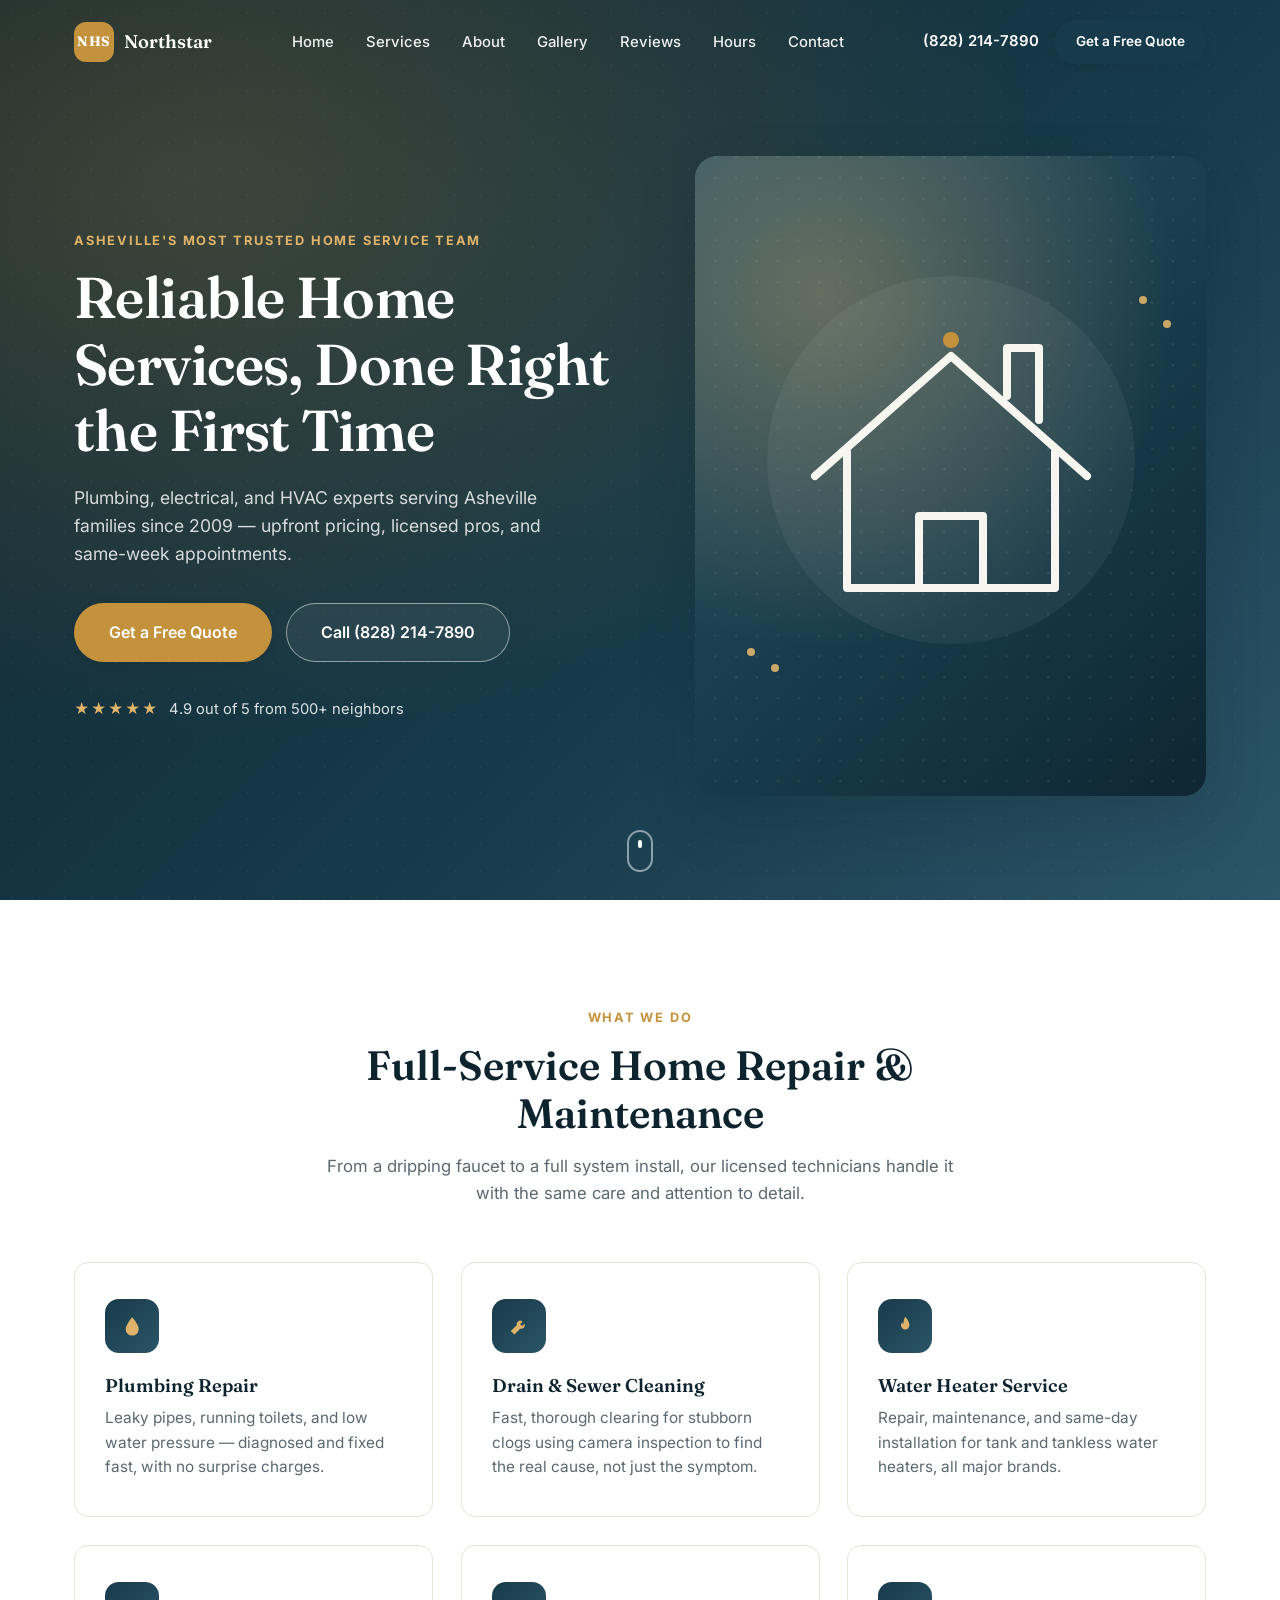
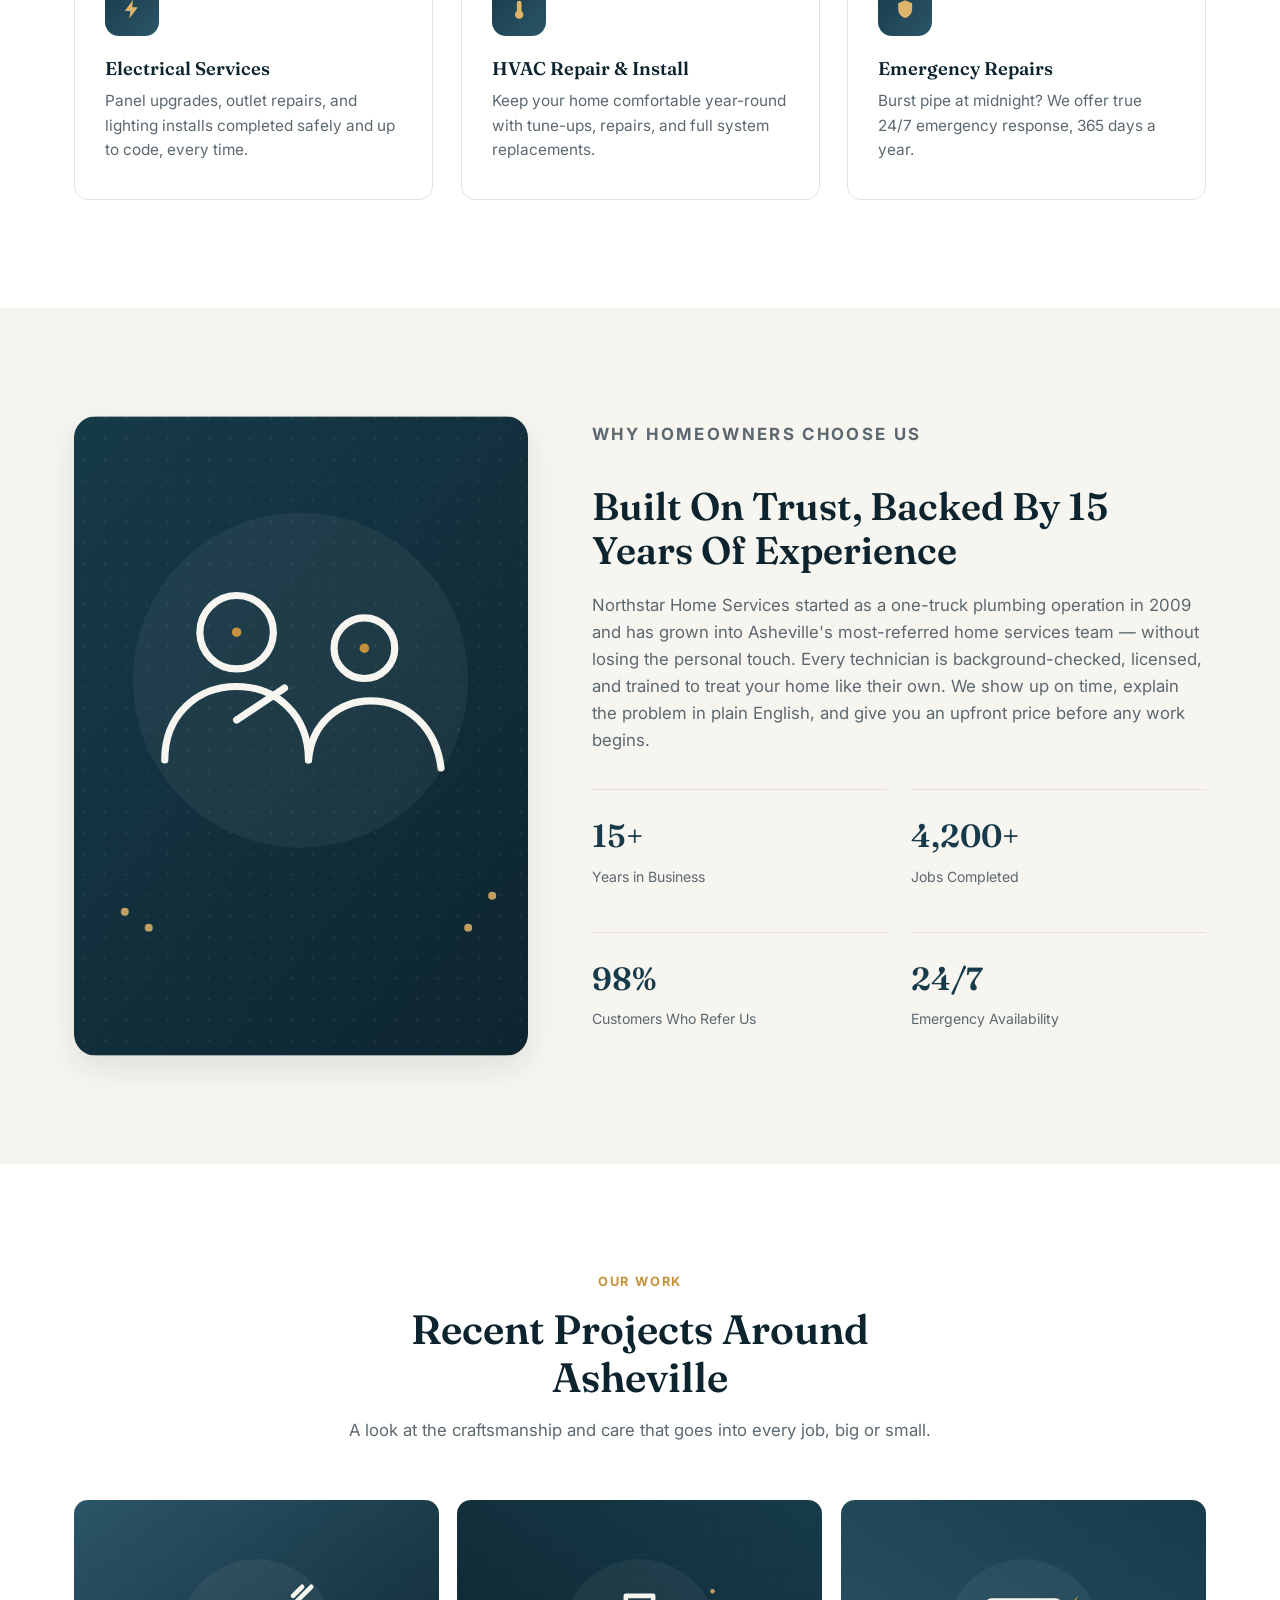
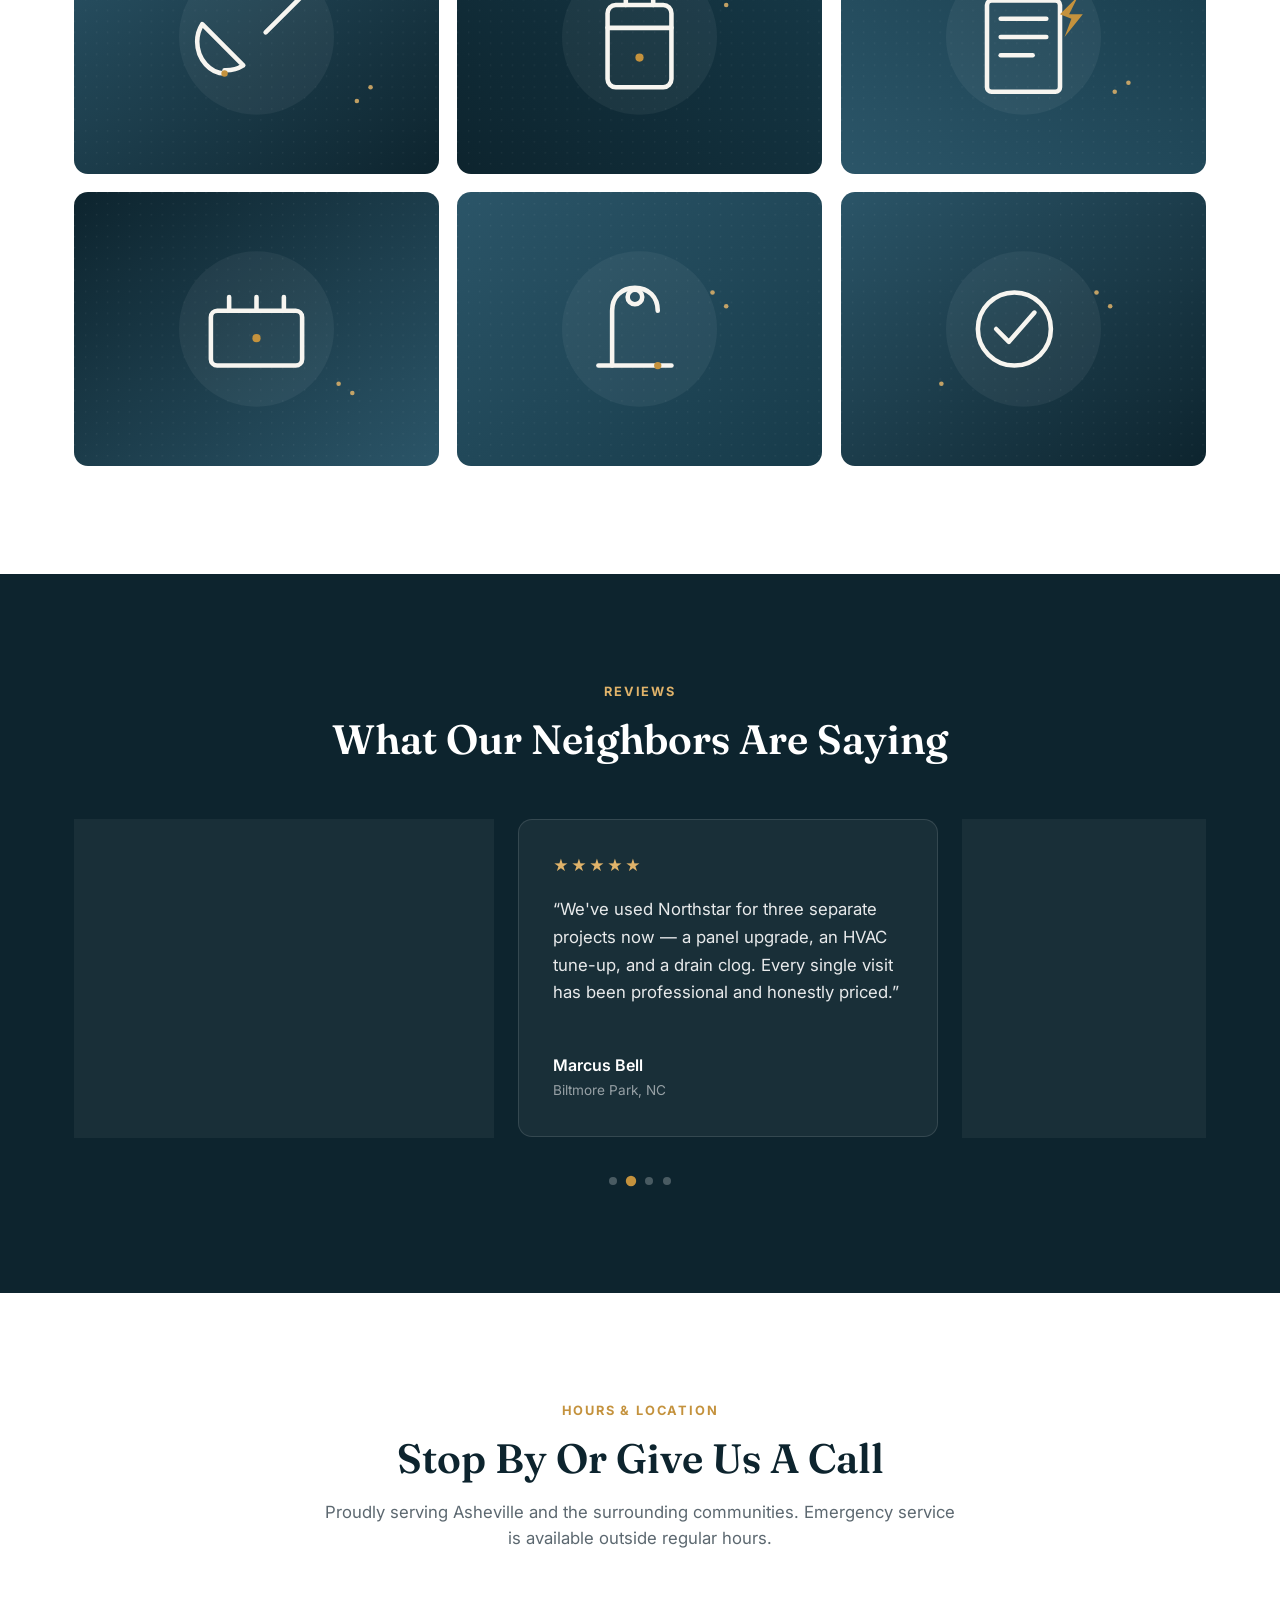
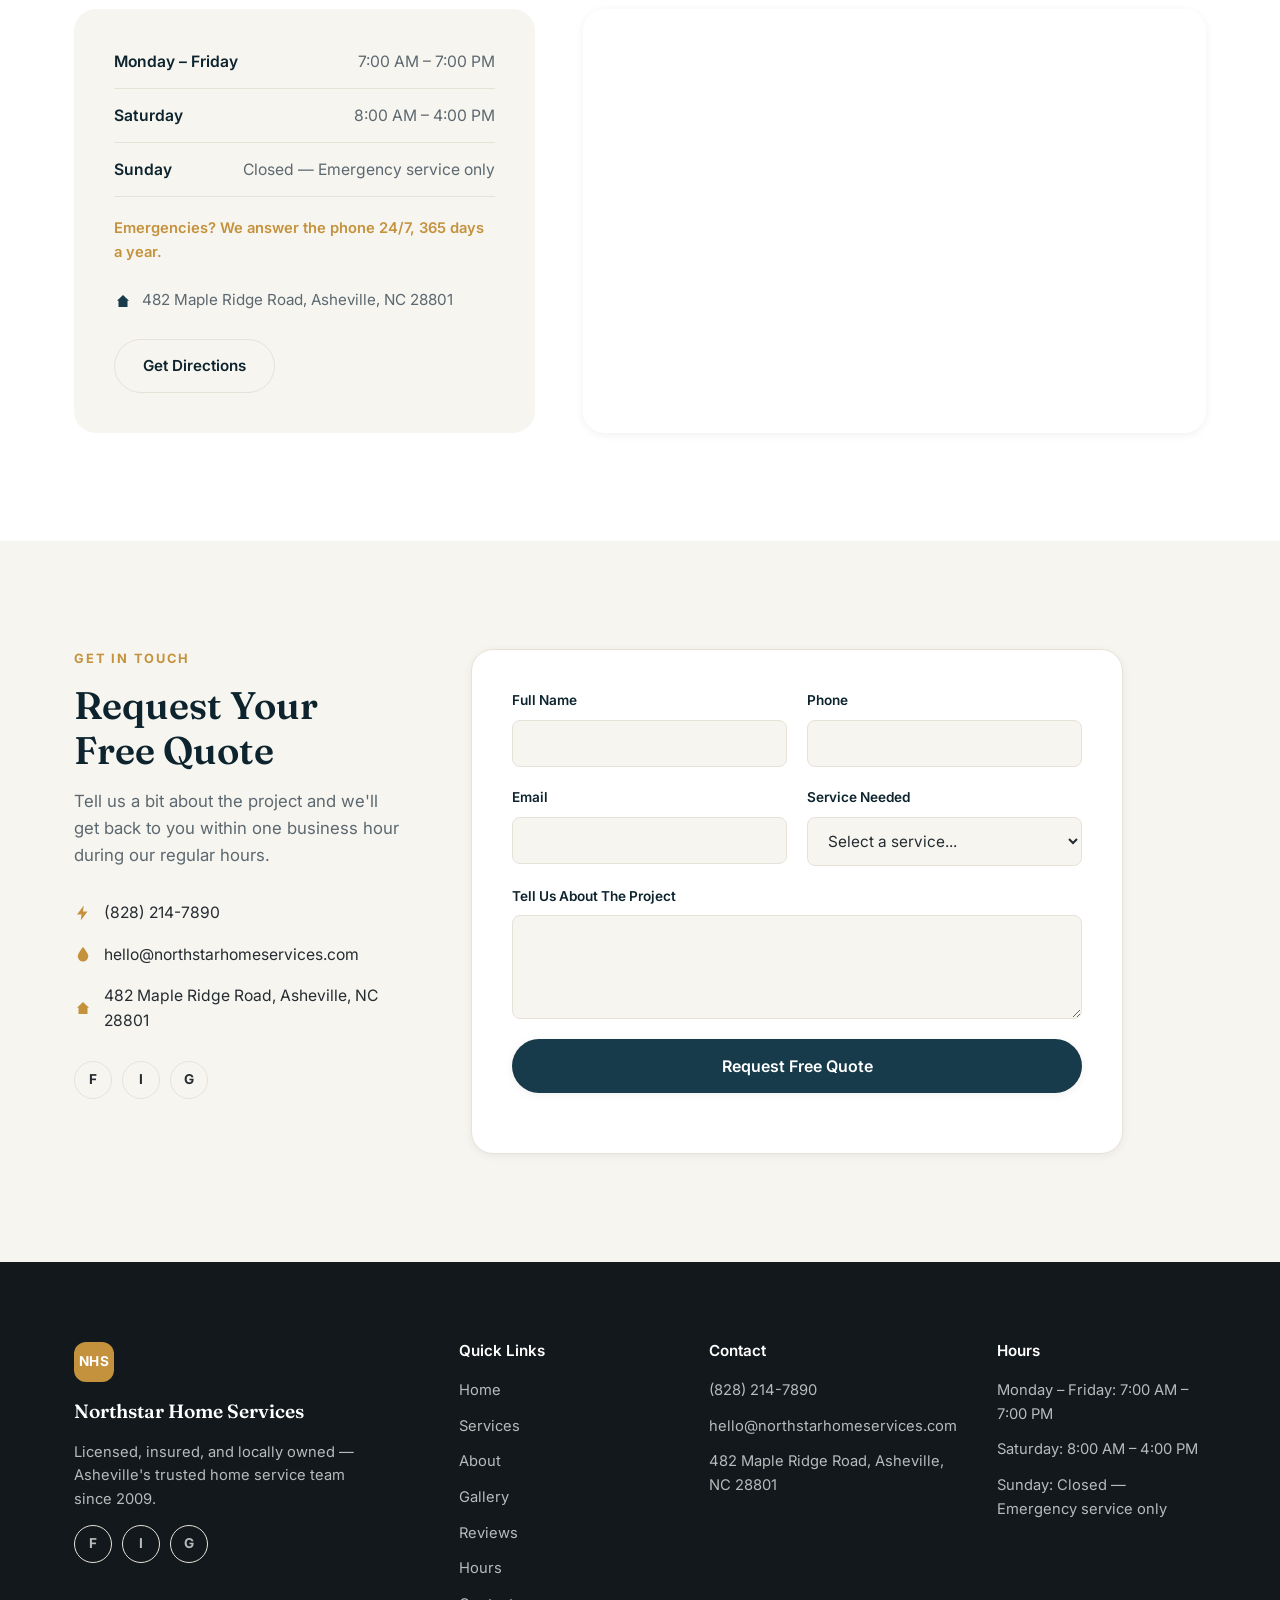
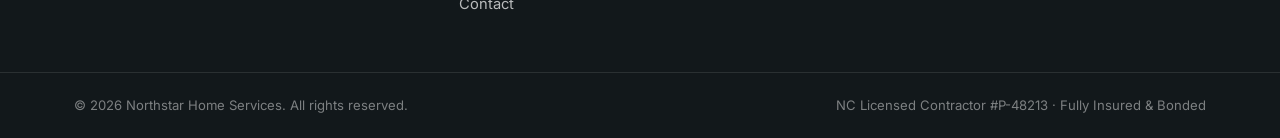
==== index.html @ b9e39110 "initial template - working version" ====
<!DOCTYPE html>
<html lang="en">
<head>
<meta charset="UTF-8">
<meta name="viewport" content="width=device-width, initial-scale=1.0">
<title>Loading...</title>
<meta name="description" content="">
<link rel="icon" id="favicon-link" href="images/favicon.svg" type="image/svg+xml">
<link rel="preconnect" href="https://fonts.googleapis.com">
<link rel="preconnect" href="https://fonts.gstatic.com" crossorigin>
<link href="https://fonts.googleapis.com/css2?family=Fraunces:opsz,wght@9..144,500;9..144,600;9..144,700&family=Inter:wght@400;500;600;700&display=swap" rel="stylesheet">
<link rel="stylesheet" href="css/styles.css">
</head>
<body>

<!-- ============================= NAV ============================= -->
<header class="site-header" id="site-header">
  <div class="container header-inner">
    <a href="#home" class="brand" id="brand-logo">
      <span class="brand-mark" id="brand-mark"></span>
      <span class="brand-name" id="brand-name"></span>
    </a>

    <nav class="main-nav" id="main-nav" aria-label="Primary">
      <ul class="nav-links" id="nav-links"></ul>
    </nav>

    <div class="header-actions">
      <a href="#" class="header-phone" id="header-phone"></a>
      <a href="#" class="btn btn-primary btn-sm" id="header-cta"></a>
      <button class="nav-toggle" id="nav-toggle" aria-label="Toggle menu" aria-expanded="false">
        <span></span><span></span><span></span>
      </button>
    </div>
  </div>
</header>

<main id="home">

  <!-- ============================= HERO ============================= -->
  <section class="hero">
    <div class="hero-bg" aria-hidden="true"></div>
    <div class="container hero-inner">
      <div class="hero-copy reveal">
        <p class="eyebrow eyebrow-light" id="hero-eyebrow"></p>
        <h1 id="hero-headline"></h1>
        <p class="hero-sub" id="hero-subheadline"></p>
        <div class="hero-ctas">
          <a href="#" class="btn btn-accent btn-lg" id="hero-cta-primary"></a>
          <a href="#" class="btn btn-outline-light btn-lg" id="hero-cta-secondary"></a>
        </div>
        <div class="hero-rating" id="hero-rating">
          <span class="stars" aria-hidden="true">★★★★★</span>
          <span id="hero-rating-text"></span>
        </div>
      </div>
      <div class="hero-media reveal" style="transition-delay:120ms">
        <img id="hero-image" src="" alt="" width="640" height="640">
      </div>
    </div>
    <a href="#services" class="scroll-cue" aria-label="Scroll to services">
      <span></span>
    </a>
  </section>

  <!-- ============================= SERVICES ============================= -->
  <section class="section" id="services">
    <div class="container">
      <div class="section-head reveal">
        <p class="eyebrow" id="services-eyebrow"></p>
        <h2 id="services-heading"></h2>
        <p class="section-sub" id="services-subheading"></p>
      </div>
      <div class="services-grid" id="services-grid"></div>
    </div>
  </section>

  <!-- ============================= ABOUT ============================= -->
  <section class="section section-alt" id="about">
    <div class="container about-inner">
      <div class="about-media reveal">
        <img id="about-image" src="" alt="" width="560" height="640">
      </div>
      <div class="about-copy reveal" style="transition-delay:100ms">
        <p class="eyebrow" id="about-eyebrow"></p>
        <h2 id="about-heading"></h2>
        <p id="about-body"></p>
        <div class="stats-grid" id="about-stats"></div>
      </div>
    </div>
  </section>

  <!-- ============================= GALLERY ============================= -->
  <section class="section" id="gallery">
    <div class="container">
      <div class="section-head reveal">
        <p class="eyebrow" id="gallery-eyebrow"></p>
        <h2 id="gallery-heading"></h2>
        <p class="section-sub" id="gallery-subheading"></p>
      </div>
      <div class="gallery-grid" id="gallery-grid"></div>
    </div>
  </section>

  <!-- ============================= TESTIMONIALS ============================= -->
  <section class="section section-dark" id="testimonials">
    <div class="container">
      <div class="section-head reveal">
        <p class="eyebrow eyebrow-light" id="testimonials-eyebrow"></p>
        <h2 id="testimonials-heading"></h2>
      </div>
      <div class="testimonials-track-wrap reveal">
        <div class="testimonials-track" id="testimonials-track"></div>
        <div class="testimonials-dots" id="testimonials-dots"></div>
      </div>
    </div>
  </section>

  <!-- ============================= HOURS + LOCATION ============================= -->
  <section class="section" id="hours">
    <div class="container">
      <div class="section-head reveal">
        <p class="eyebrow" id="hours-eyebrow"></p>
        <h2 id="hours-heading"></h2>
        <p class="section-sub" id="hours-subheading"></p>
      </div>
      <div class="hours-inner">
        <div class="hours-panel reveal">
          <ul class="hours-list" id="hours-list"></ul>
          <p class="hours-emergency" id="hours-emergency"></p>
          <div class="hours-address" id="hours-address"></div>
          <a href="#" class="btn btn-outline" id="hours-directions" target="_blank" rel="noopener">Get Directions</a>
        </div>
        <div class="map-panel reveal" style="transition-delay:100ms">
          <iframe id="map-iframe" src="" width="100%" height="100%" style="border:0" allowfullscreen="" loading="lazy" referrerpolicy="no-referrer-when-downgrade" title="Business location map"></iframe>
        </div>
      </div>
    </div>
  </section>

  <!-- ============================= CONTACT ============================= -->
  <section class="section section-alt" id="contact">
    <div class="container contact-inner">
      <div class="contact-copy reveal">
        <p class="eyebrow" id="contact-eyebrow"></p>
        <h2 id="contact-heading"></h2>
        <p class="section-sub" id="contact-subheading"></p>

        <ul class="contact-info-list" id="contact-info-list"></ul>

        <div class="social-links" id="social-links"></div>
      </div>

      <form class="contact-form reveal" id="contact-form" style="transition-delay:100ms" novalidate>
        <div class="form-row">
          <div class="form-field">
            <label for="cf-name">Full Name</label>
            <input type="text" id="cf-name" name="name" required autocomplete="name">
          </div>
          <div class="form-field">
            <label for="cf-phone">Phone</label>
            <input type="tel" id="cf-phone" name="phone" required autocomplete="tel">
          </div>
        </div>
        <div class="form-row">
          <div class="form-field">
            <label for="cf-email">Email</label>
            <input type="email" id="cf-email" name="email" required autocomplete="email">
          </div>
          <div class="form-field">
            <label for="cf-service">Service Needed</label>
            <select id="cf-service" name="service" required></select>
          </div>
        </div>
        <div class="form-field">
          <label for="cf-message">Tell Us About The Project</label>
          <textarea id="cf-message" name="message" rows="4" required></textarea>
        </div>
        <button type="submit" class="btn btn-primary btn-lg form-submit">
          <span class="btn-label">Request Free Quote</span>
        </button>
        <p class="form-success" id="form-success" role="status" aria-live="polite"></p>
      </form>
    </div>
  </section>

</main>

<!-- ============================= FOOTER ============================= -->
<footer class="site-footer">
  <div class="container footer-inner">
    <div class="footer-brand">
      <span class="brand-mark" id="footer-brand-mark"></span>
      <span class="brand-name" id="footer-brand-name"></span>
      <p id="footer-tagline"></p>
      <div class="social-links" id="footer-social-links"></div>
    </div>

    <div class="footer-col">
      <h3 id="footer-links-heading"></h3>
      <ul id="footer-links-list"></ul>
    </div>

    <div class="footer-col">
      <h3 id="footer-contact-heading"></h3>
      <ul id="footer-contact-list"></ul>
    </div>

    <div class="footer-col">
      <h3 id="footer-hours-heading"></h3>
      <ul id="footer-hours-list"></ul>
    </div>
  </div>
  <div class="footer-bottom">
    <div class="container footer-bottom-inner">
      <p id="footer-copyright"></p>
      <p id="footer-license"></p>
    </div>
  </div>
</footer>

<!-- ============================= MOBILE STICKY BAR ============================= -->
<div class="mobile-bar" id="mobile-bar">
  <a href="#" id="mobile-bar-call" class="mobile-bar-btn mobile-bar-call"></a>
  <a href="#" id="mobile-bar-quote" class="mobile-bar-btn mobile-bar-quote"></a>
</div>

<!-- Lightbox for gallery -->
<div class="lightbox" id="lightbox" aria-hidden="true">
  <button class="lightbox-close" id="lightbox-close" aria-label="Close image">&times;</button>
  <img id="lightbox-image" src="" alt="">
</div>

<button class="back-to-top" id="back-to-top" aria-label="Back to top">↑</button>

<script src="js/config.js"></script>
<script src="js/main.js"></script>
</body>
</html>
---- css/styles.css ----
/* =========================================================================
   BASE TEMPLATE STYLES
   -------------------------------------------------------------------------
   Colors are exposed as CSS custom properties on :root. Default values
   below are placeholders only — js/main.js overwrites them at runtime
   from js/config.js. Edit config.js, not this file, to re-brand.
   ========================================================================= */

:root {
  --color-primary: #173B4A;
  --color-primary-dark: #0D242E;
  --color-primary-light: #2B5568;
  --color-accent: #C4923D;
  --color-accent-light: #E0B36A;
  --color-dark: #12181B;
  --color-light: #F7F5F0;
  --color-surface: #FFFFFF;
  --color-text: #242C31;
  --color-text-muted: #5C6870;
  --color-border: #E7E2D8;
  --color-success: #3F8F5F;

  --font-heading: "Fraunces", Georgia, serif;
  --font-body: "Inter", -apple-system, BlinkMacSystemFont, "Segoe UI", sans-serif;

  --container-width: 1180px;
  --header-height: 84px;
  --radius-sm: 8px;
  --radius-md: 14px;
  --radius-lg: 22px;

  --ease: cubic-bezier(0.22, 1, 0.36, 1);
  --dur-fast: 200ms;
  --dur-med: 320ms;

  --shadow-sm: 0 2px 10px rgba(15, 25, 30, 0.06);
  --shadow-md: 0 12px 32px rgba(15, 25, 30, 0.10);
  --shadow-lg: 0 24px 60px rgba(15, 25, 30, 0.16);
}

/* -------------------------------------------------------------------- */
/* Reset & base                                                         */
/* -------------------------------------------------------------------- */
* , *::before, *::after { box-sizing: border-box; }
html { scroll-behavior: auto; }

@media (prefers-reduced-motion: reduce) {
  * , *::before, *::after {
    animation-duration: 0.001ms !important;
    animation-iteration-count: 1 !important;
    transition-duration: 0.001ms !important;
    scroll-behavior: auto !important;
  }
}

body {
  margin: 0;
  font-family: var(--font-body);
  color: var(--color-text);
  background: var(--color-surface);
  -webkit-font-smoothing: antialiased;
  text-rendering: optimizeLegibility;
  line-height: 1.6;
}

body.no-scroll { overflow: hidden; }

img { max-width: 100%; display: block; }
a { color: inherit; text-decoration: none; }
button { font-family: inherit; cursor: pointer; }
ul { list-style: none; margin: 0; padding: 0; }
h1, h2, h3, h4 { font-family: var(--font-heading); font-weight: 600; line-height: 1.15; margin: 0; color: var(--color-primary-dark); }
p { margin: 0; }

.container {
  width: 100%;
  max-width: var(--container-width);
  margin: 0 auto;
  padding: 0 24px;
}

.icon { width: 1em; height: 1em; }
.icon-sm { width: 18px; height: 18px; flex-shrink: 0; }

/* -------------------------------------------------------------------- */
/* Reveal-on-scroll                                                     */
/* -------------------------------------------------------------------- */
.reveal {
  opacity: 0;
  transform: translateY(24px);
  transition: opacity var(--dur-med) var(--ease), transform var(--dur-med) var(--ease);
  will-change: opacity, transform;
}
.reveal.is-visible {
  opacity: 1;
  transform: translateY(0);
}

/* -------------------------------------------------------------------- */
/* Buttons                                                              */
/* -------------------------------------------------------------------- */
.btn {
  display: inline-flex;
  align-items: center;
  justify-content: center;
  gap: 8px;
  padding: 14px 28px;
  border-radius: 999px;
  font-weight: 600;
  font-size: 0.95rem;
  border: 1.5px solid transparent;
  transition: transform var(--dur-fast) var(--ease), box-shadow var(--dur-fast) var(--ease), background-color var(--dur-fast) var(--ease), color var(--dur-fast) var(--ease), border-color var(--dur-fast) var(--ease);
  white-space: nowrap;
}
.btn:active { transform: translateY(1px) scale(0.98); }

.btn-primary {
  background: var(--color-primary);
  color: #fff;
  box-shadow: var(--shadow-sm);
}
.btn-primary:hover { background: var(--color-primary-light); box-shadow: var(--shadow-md); transform: translateY(-2px); }

.btn-accent {
  background: var(--color-accent);
  color: #fff;
  box-shadow: var(--shadow-sm);
}
.btn-accent:hover { background: var(--color-accent-light); box-shadow: var(--shadow-md); transform: translateY(-2px); }

.btn-outline {
  border-color: var(--color-border);
  color: var(--color-primary-dark);
  background: transparent;
}
.btn-outline:hover { border-color: var(--color-primary); background: var(--color-primary); color: #fff; transform: translateY(-2px); }

.btn-outline-light {
  border-color: rgba(255,255,255,0.5);
  color: #fff;
  background: rgba(255,255,255,0.06);
  backdrop-filter: blur(6px);
}
.btn-outline-light:hover { background: rgba(255,255,255,0.16); border-color: #fff; transform: translateY(-2px); }

.btn-lg { padding: 16px 34px; font-size: 1rem; }
.btn-sm { padding: 10px 20px; font-size: 0.85rem; }

.form-submit { position: relative; }
.form-submit.is-loading .btn-label { opacity: 0; }
.form-submit.is-loading::after {
  content: "";
  position: absolute;
  width: 18px; height: 18px;
  border-radius: 50%;
  border: 2.5px solid rgba(255,255,255,0.4);
  border-top-color: #fff;
  animation: spin 0.7s linear infinite;
}
@keyframes spin { to { transform: rotate(360deg); } }

/* -------------------------------------------------------------------- */
/* Header / Nav                                                         */
/* -------------------------------------------------------------------- */
.site-header {
  position: fixed;
  top: 0; left: 0; right: 0;
  z-index: 500;
  height: var(--header-height);
  display: flex;
  align-items: center;
  background: transparent;
  transition: background-color var(--dur-med) var(--ease), box-shadow var(--dur-med) var(--ease), height var(--dur-med) var(--ease);
}
.site-header.is-scrolled {
  background: rgba(255,255,255,0.9);
  backdrop-filter: blur(14px) saturate(1.4);
  box-shadow: 0 1px 0 rgba(15,25,30,0.06), var(--shadow-sm);
  height: 72px;
}

.header-inner {
  display: flex;
  align-items: center;
  justify-content: space-between;
  gap: 24px;
}

.brand {
  display: flex;
  align-items: center;
  gap: 10px;
  font-family: var(--font-heading);
  font-weight: 600;
  font-size: 1.15rem;
  color: var(--color-primary-dark);
}
.site-header:not(.is-scrolled) .brand { color: #fff; }

.brand-mark {
  display: inline-flex;
  align-items: center;
  justify-content: center;
  width: 40px; height: 40px;
  border-radius: 12px;
  background: var(--color-accent);
  color: #fff;
  font-size: 0.85rem;
  font-weight: 700;
  letter-spacing: 0.03em;
  flex-shrink: 0;
}

.main-nav { display: flex; }
.nav-links { display: flex; align-items: center; gap: 32px; }
.nav-links a {
  font-size: 0.93rem;
  font-weight: 500;
  color: var(--color-text);
  position: relative;
  padding: 6px 0;
  transition: color var(--dur-fast) var(--ease);
}
.site-header:not(.is-scrolled) .nav-links a { color: rgba(255,255,255,0.92); }
.nav-links a::after {
  content: "";
  position: absolute;
  left: 0; right: 100%;
  bottom: 0;
  height: 2px;
  background: var(--color-accent);
  transition: right var(--dur-fast) var(--ease);
}
.nav-links a:hover::after { right: 0; }
.nav-links a:hover { color: var(--color-accent); }
.site-header:not(.is-scrolled) .nav-links a:hover { color: var(--color-accent-light); }

.header-actions { display: flex; align-items: center; gap: 16px; }
.header-phone {
  font-weight: 600;
  font-size: 0.93rem;
  color: var(--color-text);
  display: none;
}
.site-header:not(.is-scrolled) .header-phone { color: #fff; }

.nav-toggle {
  display: none;
  flex-direction: column;
  justify-content: center;
  gap: 5px;
  width: 40px; height: 40px;
  background: transparent;
  border: none;
  padding: 0;
}
.nav-toggle span {
  display: block;
  width: 22px; height: 2px;
  background: var(--color-primary-dark);
  border-radius: 2px;
  transition: transform var(--dur-fast) var(--ease), opacity var(--dur-fast) var(--ease), background-color var(--dur-fast) var(--ease);
}
.site-header:not(.is-scrolled) .nav-toggle span { background: #fff; }
.nav-toggle.is-open span:nth-child(1) { transform: translateY(7px) rotate(45deg); }
.nav-toggle.is-open span:nth-child(2) { opacity: 0; }
.nav-toggle.is-open span:nth-child(3) { transform: translateY(-7px) rotate(-45deg); }
.site-header.is-scrolled .nav-toggle.is-open span,
.nav-toggle.is-open span { background: var(--color-primary-dark); }

/* -------------------------------------------------------------------- */
/* Hero                                                                 */
/* -------------------------------------------------------------------- */
.hero {
  position: relative;
  min-height: 100vh;
  display: flex;
  align-items: center;
  padding-top: var(--header-height);
  overflow: hidden;
  color: #fff;
}
.hero-bg {
  position: absolute;
  inset: 0;
  background:
    radial-gradient(ellipse at 15% 20%, rgba(196,146,61,0.25), transparent 55%),
    linear-gradient(135deg, var(--color-primary-dark), var(--color-primary) 60%, var(--color-primary-light));
  z-index: -1;
}
.hero-bg::after {
  content: "";
  position: absolute;
  inset: 0;
  background-image: radial-gradient(rgba(255,255,255,0.08) 1px, transparent 1px);
  background-size: 26px 26px;
  opacity: 0.4;
}

.hero-inner {
  display: grid;
  grid-template-columns: 1.05fr 0.95fr;
  align-items: center;
  gap: 56px;
  padding-top: 64px;
  padding-bottom: 96px;
}

.eyebrow {
  font-size: 0.8rem;
  font-weight: 700;
  letter-spacing: 0.14em;
  text-transform: uppercase;
  color: var(--color-accent);
  margin-bottom: 14px;
  display: block;
}
.eyebrow-light { color: var(--color-accent-light); }

.hero-copy h1 {
  font-size: clamp(2.4rem, 4.6vw, 3.6rem);
  color: #fff;
  margin-bottom: 20px;
  letter-spacing: -0.01em;
}
.hero-sub {
  font-size: 1.1rem;
  color: rgba(255,255,255,0.82);
  max-width: 46ch;
  margin-bottom: 34px;
}
.hero-ctas { display: flex; flex-wrap: wrap; gap: 14px; margin-bottom: 36px; }

.hero-rating { display: flex; align-items: center; gap: 10px; font-size: 0.92rem; color: rgba(255,255,255,0.85); }
.hero-rating .stars { color: var(--color-accent-light); letter-spacing: 2px; }

.hero-media { position: relative; }
.hero-media img {
  border-radius: var(--radius-lg);
  box-shadow: var(--shadow-lg);
  width: 100%;
  aspect-ratio: 1 / 1;
  object-fit: cover;
}

.scroll-cue {
  position: absolute;
  bottom: 28px;
  left: 50%;
  transform: translateX(-50%);
  width: 26px; height: 42px;
  border: 2px solid rgba(255,255,255,0.5);
  border-radius: 20px;
  display: flex;
  justify-content: center;
  padding-top: 8px;
}
.scroll-cue span {
  width: 4px; height: 8px;
  border-radius: 2px;
  background: #fff;
  animation: scrollcue 1.8s ease-in-out infinite;
}
@keyframes scrollcue {
  0% { opacity: 1; transform: translateY(0); }
  60% { opacity: 0.2; transform: translateY(10px); }
  100% { opacity: 0; transform: translateY(10px); }
}

/* -------------------------------------------------------------------- */
/* Section shared                                                       */
/* -------------------------------------------------------------------- */
.section { padding: 108px 0; }
.section-alt { background: var(--color-light); }
.section-dark { background: var(--color-primary-dark); color: #fff; }
.section-dark h2 { color: #fff; }

.section-head { max-width: 640px; margin: 0 auto 56px; text-align: center; }
.section-head h2 { font-size: clamp(1.9rem, 3.2vw, 2.6rem); margin-bottom: 16px; }
.section-sub { color: var(--color-text-muted); font-size: 1.05rem; }
.section-dark .section-sub { color: rgba(255,255,255,0.7); }

/* -------------------------------------------------------------------- */
/* Services                                                             */
/* -------------------------------------------------------------------- */
.services-grid {
  display: grid;
  grid-template-columns: repeat(3, 1fr);
  gap: 28px;
}
.service-card {
  background: var(--color-surface);
  border: 1px solid var(--color-border);
  border-radius: var(--radius-md);
  padding: 36px 30px;
  transition: transform var(--dur-med) var(--ease), box-shadow var(--dur-med) var(--ease), border-color var(--dur-med) var(--ease);
}
.service-card:hover {
  transform: translateY(-6px);
  box-shadow: var(--shadow-md);
  border-color: transparent;
}
.service-icon {
  width: 54px; height: 54px;
  border-radius: 14px;
  display: flex;
  align-items: center;
  justify-content: center;
  background: linear-gradient(135deg, var(--color-primary), var(--color-primary-light));
  color: var(--color-accent-light);
  font-size: 1.4rem;
  margin-bottom: 22px;
  transition: transform var(--dur-med) var(--ease);
}
.service-card:hover .service-icon { transform: scale(1.08) rotate(-4deg); }
.service-card h3 { font-size: 1.15rem; margin-bottom: 10px; color: var(--color-primary-dark); }
.service-card p { color: var(--color-text-muted); font-size: 0.96rem; }

/* -------------------------------------------------------------------- */
/* About                                                                */
/* -------------------------------------------------------------------- */
.about-inner {
  display: grid;
  grid-template-columns: 0.85fr 1.15fr;
  gap: 64px;
  align-items: center;
}
.about-media img {
  border-radius: var(--radius-lg);
  box-shadow: var(--shadow-md);
  width: 100%;
  aspect-ratio: 4 / 4.6;
  object-fit: cover;
}
.about-copy h2 { font-size: clamp(1.9rem, 3vw, 2.4rem); margin-bottom: 20px; }
.about-copy p { color: var(--color-text-muted); font-size: 1.05rem; margin-bottom: 36px; }

.stats-grid { display: grid; grid-template-columns: repeat(2, 1fr); gap: 24px; }
.stat {
  padding: 20px 0;
  border-top: 1px solid var(--color-border);
  display: flex;
  flex-direction: column;
  gap: 4px;
}
.stat-number {
  font-family: var(--font-heading);
  font-size: 2rem;
  font-weight: 600;
  color: var(--color-primary);
}
.stat-label { font-size: 0.88rem; color: var(--color-text-muted); }

/* -------------------------------------------------------------------- */
/* Gallery                                                              */
/* -------------------------------------------------------------------- */
.gallery-grid {
  display: grid;
  grid-template-columns: repeat(3, 1fr);
  gap: 18px;
}
.gallery-item {
  position: relative;
  border: none;
  padding: 0;
  border-radius: var(--radius-md);
  overflow: hidden;
  aspect-ratio: 4 / 3;
  background: var(--color-light);
}
.gallery-item img {
  width: 100%; height: 100%;
  object-fit: cover;
  transition: transform var(--dur-med) var(--ease), filter var(--dur-med) var(--ease);
}
.gallery-item::after {
  content: "";
  position: absolute; inset: 0;
  background: linear-gradient(to top, rgba(13,36,46,0.55), transparent 45%);
  opacity: 0;
  transition: opacity var(--dur-fast) var(--ease);
}
.gallery-item:hover img { transform: scale(1.08); }
.gallery-item:hover::after { opacity: 1; }

.lightbox {
  position: fixed;
  inset: 0;
  z-index: 1000;
  display: flex;
  align-items: center;
  justify-content: center;
  background: rgba(10,16,20,0.92);
  opacity: 0;
  visibility: hidden;
  transition: opacity var(--dur-med) var(--ease);
  padding: 40px;
}
.lightbox.is-open { opacity: 1; visibility: visible; }
.lightbox img {
  max-width: min(90vw, 1100px);
  max-height: 85vh;
  border-radius: var(--radius-sm);
  box-shadow: var(--shadow-lg);
  transform: scale(0.96);
  transition: transform var(--dur-med) var(--ease);
}
.lightbox.is-open img { transform: scale(1); }
.lightbox-close {
  position: absolute;
  top: 24px; right: 28px;
  background: rgba(255,255,255,0.1);
  border: none;
  color: #fff;
  width: 44px; height: 44px;
  border-radius: 50%;
  font-size: 1.6rem;
  line-height: 1;
  display: flex;
  align-items: center;
  justify-content: center;
  transition: background-color var(--dur-fast) var(--ease), transform var(--dur-fast) var(--ease);
}
.lightbox-close:hover { background: rgba(255,255,255,0.2); transform: rotate(90deg); }

/* -------------------------------------------------------------------- */
/* Testimonials                                                         */
/* -------------------------------------------------------------------- */
.testimonials-track-wrap { max-width: 100%; }
.testimonials-track {
  display: flex;
  gap: 24px;
  overflow-x: auto;
  scroll-snap-type: x mandatory;
  padding-bottom: 8px;
  scrollbar-width: none;
}
.testimonials-track::-webkit-scrollbar { display: none; }

.testimonial-card {
  scroll-snap-align: start;
  flex: 0 0 min(420px, 86vw);
  background: rgba(255,255,255,0.05);
  border: 1px solid rgba(255,255,255,0.12);
  border-radius: var(--radius-md);
  padding: 34px;
  display: flex;
  flex-direction: column;
  gap: 18px;
  backdrop-filter: blur(6px);
  transition: transform var(--dur-med) var(--ease), background-color var(--dur-med) var(--ease);
}
.testimonial-card:hover { transform: translateY(-4px); background: rgba(255,255,255,0.08); }
.testimonial-stars { color: var(--color-accent-light); letter-spacing: 2px; font-size: 0.95rem; }
.testimonial-quote { font-size: 1.05rem; line-height: 1.65; color: rgba(255,255,255,0.9); }
.testimonial-author { display: flex; flex-direction: column; gap: 2px; margin-top: auto; }
.testimonial-name { font-weight: 600; }
.testimonial-location { font-size: 0.85rem; color: rgba(255,255,255,0.55); }

.testimonials-dots { display: flex; justify-content: center; gap: 10px; margin-top: 32px; }
.dot {
  width: 8px; height: 8px;
  border-radius: 50%;
  background: rgba(255,255,255,0.25);
  border: none;
  padding: 0;
  transition: background-color var(--dur-fast) var(--ease), transform var(--dur-fast) var(--ease);
}
.dot.is-active { background: var(--color-accent); transform: scale(1.3); }

/* -------------------------------------------------------------------- */
/* Hours + Map                                                          */
/* -------------------------------------------------------------------- */
.hours-inner {
  display: grid;
  grid-template-columns: 0.85fr 1.15fr;
  gap: 48px;
  align-items: stretch;
}
.hours-panel {
  background: var(--color-light);
  border-radius: var(--radius-lg);
  padding: 40px;
  display: flex;
  flex-direction: column;
}
.hours-list { display: flex; flex-direction: column; gap: 14px; margin-bottom: 20px; }
.hours-list li {
  display: flex;
  justify-content: space-between;
  gap: 16px;
  padding-bottom: 14px;
  border-bottom: 1px solid var(--color-border);
  font-size: 0.98rem;
}
.hours-day { font-weight: 600; color: var(--color-primary-dark); }
.hours-time { color: var(--color-text-muted); }
.hours-emergency {
  font-size: 0.92rem;
  color: var(--color-accent);
  font-weight: 600;
  margin-bottom: 24px;
}
.hours-address {
  display: flex;
  align-items: center;
  gap: 10px;
  color: var(--color-text-muted);
  margin-bottom: 26px;
  font-size: 0.95rem;
}
.hours-address .icon { color: var(--color-primary); }
.hours-panel .btn { align-self: flex-start; }

.map-panel {
  border-radius: var(--radius-lg);
  overflow: hidden;
  min-height: 340px;
  box-shadow: var(--shadow-sm);
}

/* -------------------------------------------------------------------- */
/* Contact                                                              */
/* -------------------------------------------------------------------- */
.contact-inner {
  display: grid;
  grid-template-columns: 0.8fr 1.2fr;
  gap: 64px;
  align-items: start;
}
.contact-copy h2 { font-size: clamp(1.9rem, 3vw, 2.4rem); margin-bottom: 16px; }
.contact-copy .section-sub { margin-bottom: 32px; }

.contact-info-list { display: flex; flex-direction: column; gap: 16px; margin-bottom: 28px; }
.contact-info-list li { display: flex; align-items: center; gap: 12px; font-size: 0.98rem; }
.contact-info-list .icon { color: var(--color-accent); }
.contact-info-list a:hover { color: var(--color-primary); }

.social-links { display: flex; gap: 10px; }
.social-links a {
  width: 38px; height: 38px;
  border-radius: 50%;
  border: 1px solid var(--color-border);
  display: flex;
  align-items: center;
  justify-content: center;
  font-weight: 700;
  font-size: 0.85rem;
  transition: background-color var(--dur-fast) var(--ease), color var(--dur-fast) var(--ease), transform var(--dur-fast) var(--ease);
}
.social-links a:hover { background: var(--color-primary); color: #fff; transform: translateY(-2px); }

.contact-form {
  background: var(--color-surface);
  border: 1px solid var(--color-border);
  border-radius: var(--radius-lg);
  padding: 40px;
  box-shadow: var(--shadow-sm);
  display: flex;
  flex-direction: column;
  gap: 20px;
}
.form-row { display: grid; grid-template-columns: 1fr 1fr; gap: 20px; }
.form-field { display: flex; flex-direction: column; gap: 8px; }
.form-field label { font-size: 0.85rem; font-weight: 600; color: var(--color-primary-dark); }
.form-field input,
.form-field select,
.form-field textarea {
  font-family: inherit;
  font-size: 0.96rem;
  padding: 13px 16px;
  border-radius: var(--radius-sm);
  border: 1.5px solid var(--color-border);
  background: var(--color-light);
  color: var(--color-text);
  transition: border-color var(--dur-fast) var(--ease), box-shadow var(--dur-fast) var(--ease), background-color var(--dur-fast) var(--ease);
}
.form-field input:focus,
.form-field select:focus,
.form-field textarea:focus {
  outline: none;
  border-color: var(--color-primary);
  background: var(--color-surface);
  box-shadow: 0 0 0 4px rgba(23,59,74,0.1);
}
.form-field textarea { resize: vertical; min-height: 100px; }

.form-success {
  font-size: 0.92rem;
  font-weight: 600;
  color: var(--color-success);
  max-height: 0;
  overflow: hidden;
  opacity: 0;
  transition: opacity var(--dur-med) var(--ease), max-height var(--dur-med) var(--ease);
}
.form-success.is-visible { opacity: 1; max-height: 60px; }

/* -------------------------------------------------------------------- */
/* Footer                                                               */
/* -------------------------------------------------------------------- */
.site-footer { background: var(--color-dark); color: rgba(255,255,255,0.7); }
.footer-inner {
  display: grid;
  grid-template-columns: 1.4fr 0.85fr 0.85fr 0.85fr;
  gap: 40px;
  padding: 80px 24px 56px;
}
.footer-brand { display: flex; flex-direction: column; align-items: flex-start; gap: 14px; }
.footer-brand .brand-name { font-family: var(--font-heading); font-size: 1.2rem; font-weight: 600; color: #fff; }
.footer-brand p { font-size: 0.92rem; line-height: 1.6; max-width: 32ch; }
.footer-col h3 { color: #fff; font-size: 0.95rem; font-weight: 600; margin-bottom: 20px; font-family: var(--font-body); }
.footer-col ul { display: flex; flex-direction: column; gap: 12px; font-size: 0.92rem; }
.footer-col a:hover { color: var(--color-accent-light); }
.footer-col .social-links a { border-color: rgba(255,255,255,0.18); color: #fff; }

.footer-bottom { border-top: 1px solid rgba(255,255,255,0.1); }
.footer-bottom-inner {
  display: flex;
  justify-content: space-between;
  flex-wrap: wrap;
  gap: 8px;
  padding: 22px 24px;
  font-size: 0.82rem;
  color: rgba(255,255,255,0.45);
}

/* -------------------------------------------------------------------- */
/* Mobile sticky bar                                                    */
/* -------------------------------------------------------------------- */
.mobile-bar {
  position: fixed;
  bottom: 0; left: 0; right: 0;
  z-index: 400;
  display: none;
  box-shadow: 0 -4px 20px rgba(0,0,0,0.12);
}
.mobile-bar-btn {
  flex: 1;
  text-align: center;
  padding: 16px 0;
  font-weight: 600;
  font-size: 0.92rem;
}
.mobile-bar-call { background: var(--color-primary); color: #fff; }
.mobile-bar-quote { background: var(--color-accent); color: #fff; }

/* -------------------------------------------------------------------- */
/* Back to top                                                          */
/* -------------------------------------------------------------------- */
.back-to-top {
  position: fixed;
  bottom: 28px; right: 28px;
  z-index: 400;
  width: 46px; height: 46px;
  border-radius: 50%;
  background: var(--color-primary);
  color: #fff;
  border: none;
  font-size: 1.1rem;
  display: flex;
  align-items: center;
  justify-content: center;
  box-shadow: var(--shadow-md);
  opacity: 0;
  visibility: hidden;
  transform: translateY(10px);
  transition: opacity var(--dur-fast) var(--ease), transform var(--dur-fast) var(--ease), visibility var(--dur-fast);
}
.back-to-top.is-visible { opacity: 1; visibility: visible; transform: translateY(0); }
.back-to-top:hover { background: var(--color-primary-light); transform: translateY(-3px); }

/* =========================================================================
   RESPONSIVE
   ========================================================================= */
@media (min-width: 641px) {
  .header-phone { display: inline-flex; align-items: center; }
}

@media (max-width: 1024px) {
  .services-grid { grid-template-columns: repeat(2, 1fr); }
  .footer-inner { grid-template-columns: 1fr 1fr; }
}

@media (max-width: 900px) {
  .hero-inner { grid-template-columns: 1fr; text-align: center; padding-top: 40px; }
  .hero-copy { order: 2; }
  .hero-media { order: 1; max-width: 420px; margin: 0 auto; }
  .hero-sub { margin-left: auto; margin-right: auto; }
  .hero-ctas { justify-content: center; }
  .hero-rating { justify-content: center; }

  .about-inner { grid-template-columns: 1fr; }
  .about-media { max-width: 440px; margin: 0 auto; }

  .hours-inner { grid-template-columns: 1fr; }
  .map-panel { min-height: 300px; }

  .contact-inner { grid-template-columns: 1fr; }
}

@media (max-width: 760px) {
  :root { --header-height: 70px; }
  .section { padding: 76px 0; }

  .main-nav {
    position: fixed;
    top: var(--header-height);
    left: 0; right: 0;
    bottom: 0;
    background: var(--color-surface);
    display: flex;
    align-items: flex-start;
    padding: 32px 24px;
    transform: translateX(100%);
    transition: transform var(--dur-med) var(--ease);
    z-index: 480;
  }
  .main-nav.is-open { transform: translateX(0); }
  .nav-links { flex-direction: column; align-items: flex-start; gap: 4px; width: 100%; }
  .nav-links a { display: block; width: 100%; padding: 14px 4px; font-size: 1.05rem; color: var(--color-text) !important; }
  .nav-links a::after { display: none; }

  #header-cta { display: none; }
  .nav-toggle { display: flex; }
  .header-phone { display: none; }

  .services-grid { grid-template-columns: 1fr; }
  .gallery-grid { grid-template-columns: repeat(2, 1fr); }
  .stats-grid { grid-template-columns: 1fr 1fr; }
  .footer-inner { grid-template-columns: 1fr; padding: 60px 24px 40px; }
  .footer-brand { align-items: flex-start; }

  .form-row { grid-template-columns: 1fr; }
  .contact-form { padding: 28px; }

  .mobile-bar { display: flex; }
  body { padding-bottom: 62px; }
  .back-to-top { bottom: 78px; }
}

@media (max-width: 480px) {
  .gallery-grid { grid-template-columns: 1fr 1fr; gap: 12px; }
  .hero-ctas { flex-direction: column; width: 100%; }
  .hero-ctas .btn { width: 100%; }
}
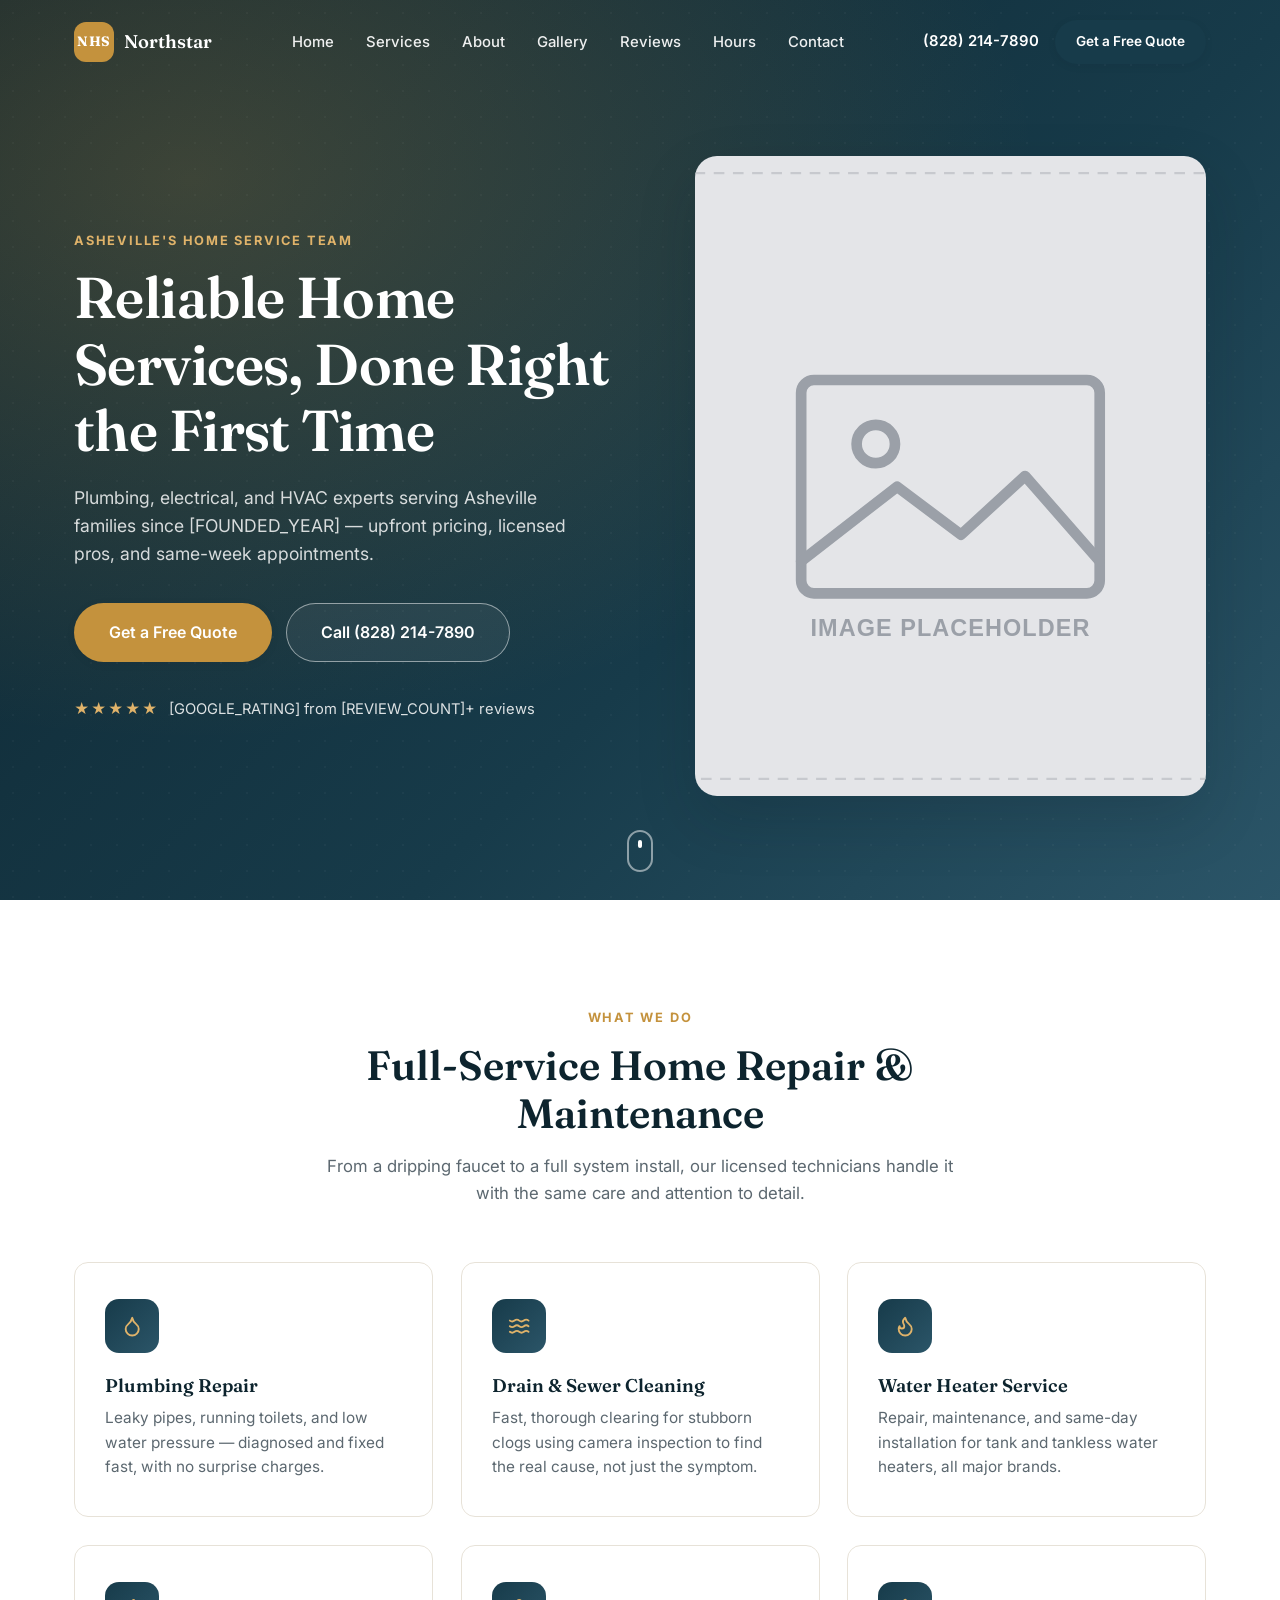
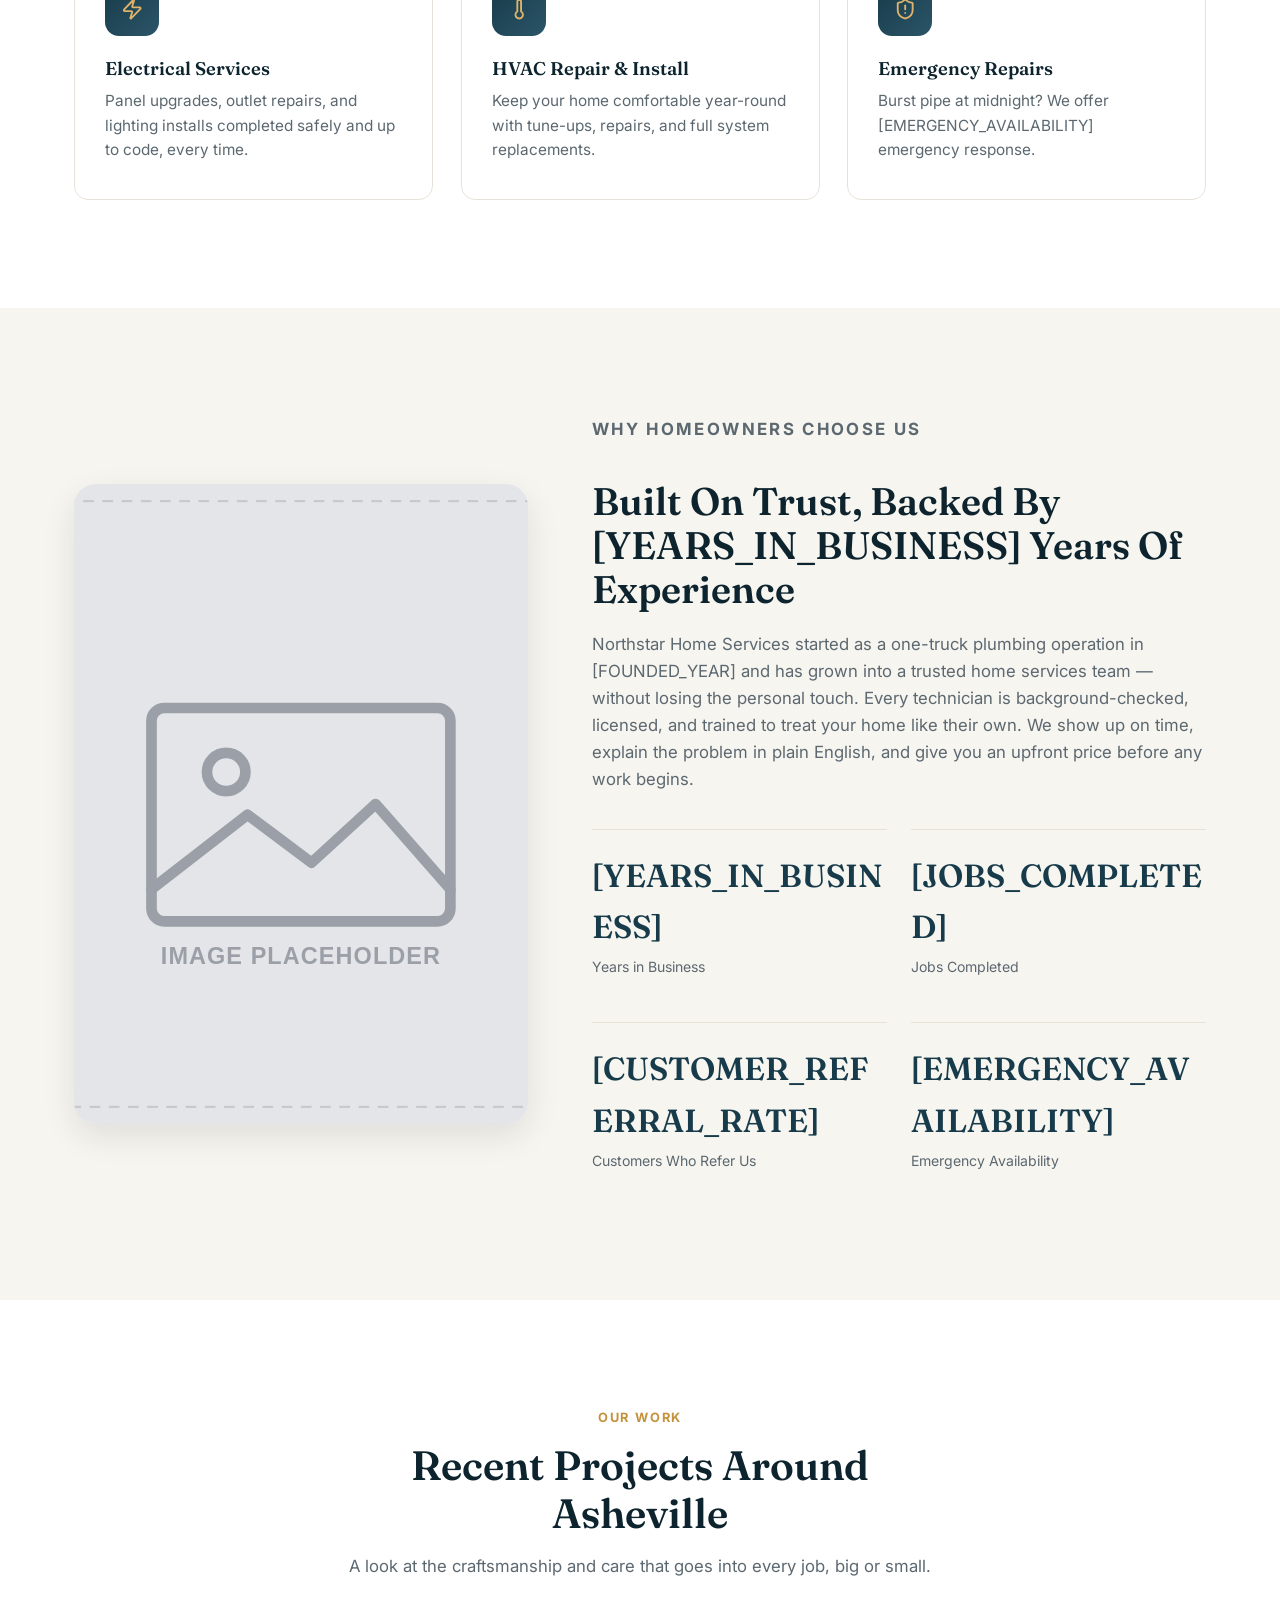
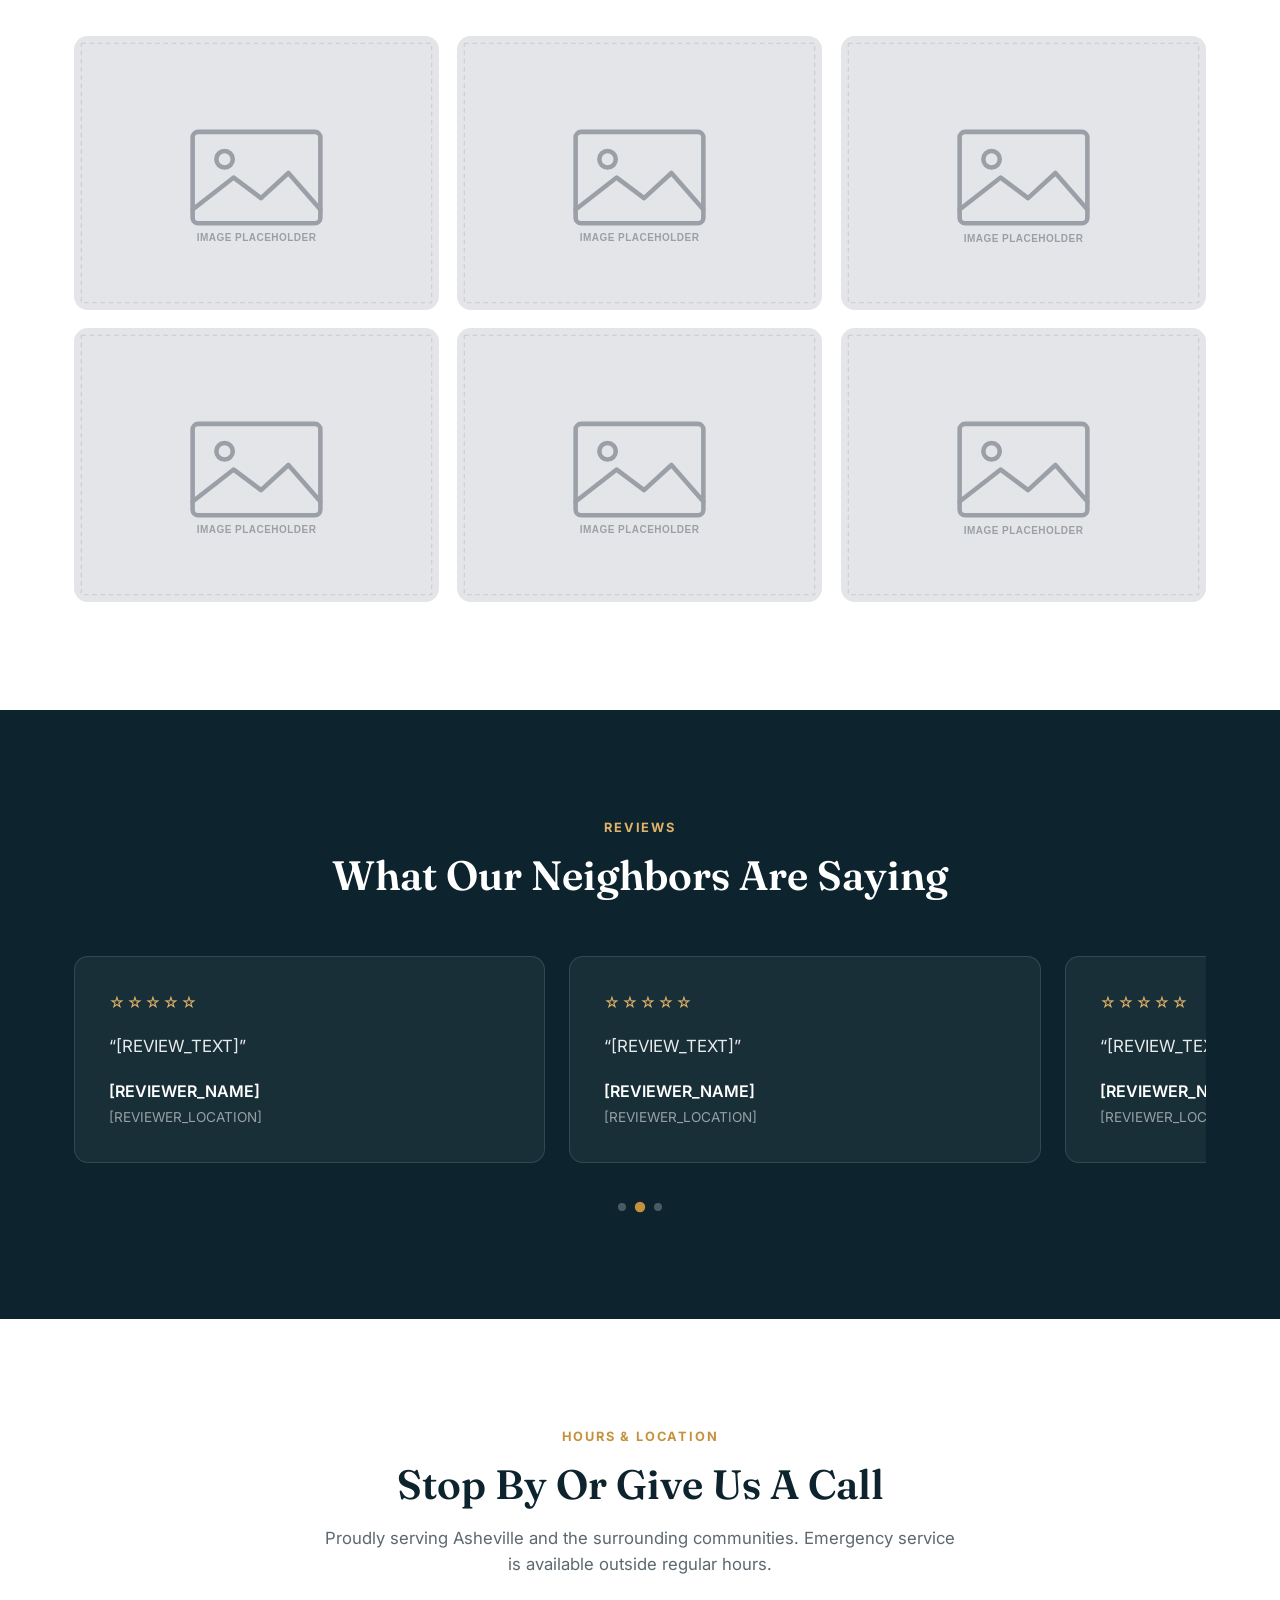
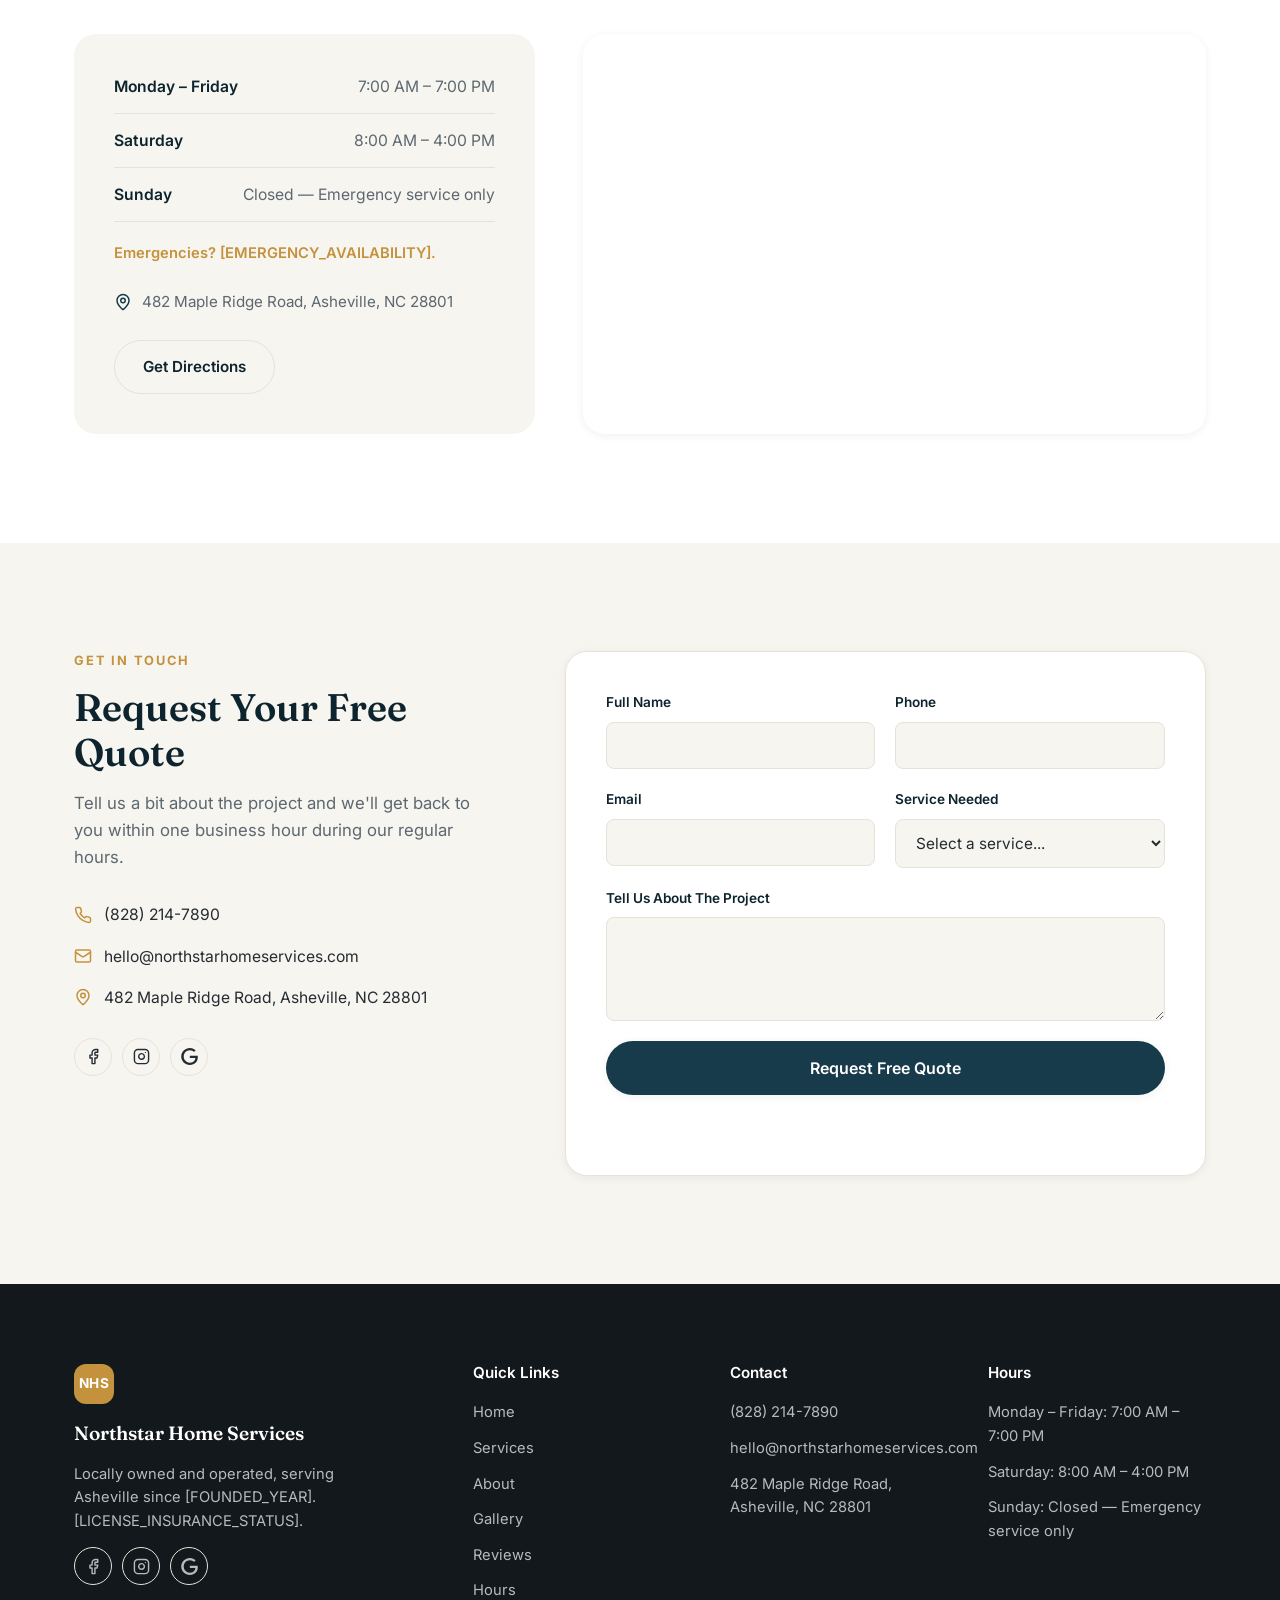
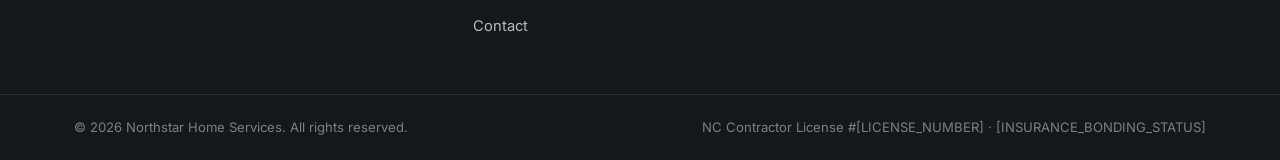
==== commit 64354319: "pass 1 - real image slots, placeholder cleanup" ====
--- a/index.html
+++ b/index.html
@@ -13,6 +13,8 @@
 </head>
 <body>
 
+<a href="#home" class="skip-link">Skip to main content</a>
+
 <!-- ============================= NAV ============================= -->
 <header class="site-header" id="site-header">
   <div class="container header-inner">
@@ -55,7 +57,7 @@
         </div>
       </div>
       <div class="hero-media reveal" style="transition-delay:120ms">
-        <img id="hero-image" src="" alt="" width="640" height="640">
+        <img id="hero-image" src="" alt="" width="640" height="640" loading="lazy">
       </div>
     </div>
     <a href="#services" class="scroll-cue" aria-label="Scroll to services">
@@ -79,7 +81,7 @@
   <section class="section section-alt" id="about">
     <div class="container about-inner">
       <div class="about-media reveal">
-        <img id="about-image" src="" alt="" width="560" height="640">
+        <img id="about-image" src="" alt="" width="560" height="640" loading="lazy">
       </div>
       <div class="about-copy reveal" style="transition-delay:100ms">
         <p class="eyebrow" id="about-eyebrow"></p>
@@ -176,10 +178,22 @@
           <label for="cf-message">Tell Us About The Project</label>
           <textarea id="cf-message" name="message" rows="4" required></textarea>
         </div>
+
+        <input type="hidden" name="_subject" id="cf-subject">
+
+        <!-- Honeypot: hidden from sighted/keyboard/screen-reader users, but
+             a naive spam bot that fills every field will fill this one too.
+             Formspree drops submissions where "_gotcha" is non-empty. -->
+        <div class="hp-field" aria-hidden="true">
+          <label for="cf-hp">Leave this field blank</label>
+          <input type="text" id="cf-hp" name="_gotcha" tabindex="-1" autocomplete="off">
+        </div>
+
         <button type="submit" class="btn btn-primary btn-lg form-submit">
           <span class="btn-label">Request Free Quote</span>
         </button>
         <p class="form-success" id="form-success" role="status" aria-live="polite"></p>
+        <p class="form-error" id="form-error" role="alert" aria-live="assertive"></p>
       </form>
     </div>
   </section>
--- a/css/styles.css
+++ b/css/styles.css
@@ -82,6 +82,48 @@
 .icon { width: 1em; height: 1em; }
 .icon-sm { width: 18px; height: 18px; flex-shrink: 0; }
 
+/* Visually hidden but still announced by screen readers */
+.sr-only {
+  position: absolute;
+  width: 1px; height: 1px;
+  padding: 0;
+  margin: -1px;
+  overflow: hidden;
+  clip: rect(0, 0, 0, 0);
+  white-space: nowrap;
+  border: 0;
+}
+
+/* -------------------------------------------------------------------- */
+/* Accessibility: skip link + focus states                              */
+/* -------------------------------------------------------------------- */
+.skip-link {
+  position: absolute;
+  top: -100%;
+  left: 12px;
+  z-index: 1000;
+  background: var(--color-primary);
+  color: #fff;
+  padding: 12px 20px;
+  border-radius: var(--radius-sm);
+  font-weight: 600;
+  font-size: 0.9rem;
+  transition: top var(--dur-fast) var(--ease);
+}
+.skip-link:focus {
+  top: 12px;
+}
+
+a:focus-visible,
+button:focus-visible,
+input:focus-visible,
+select:focus-visible,
+textarea:focus-visible,
+[tabindex]:focus-visible {
+  outline: 2px solid var(--color-accent);
+  outline-offset: 3px;
+}
+
 /* -------------------------------------------------------------------- */
 /* Reveal-on-scroll                                                     */
 /* -------------------------------------------------------------------- */
@@ -211,6 +253,18 @@
   flex-shrink: 0;
 }
 
+/* Used instead of the initials tile when business.logoImage is set */
+.brand-mark--image {
+  background: #fff;
+  padding: 4px;
+}
+.brand-mark img {
+  width: 100%;
+  height: 100%;
+  object-fit: contain;
+  display: block;
+}
+
 .main-nav { display: flex; }
 .nav-links { display: flex; align-items: center; gap: 32px; }
 .nav-links a {
@@ -299,7 +353,7 @@
 
 .hero-inner {
   display: grid;
-  grid-template-columns: 1.05fr 0.95fr;
+  grid-template-columns: minmax(0, 1.05fr) minmax(0, 0.95fr);
   align-items: center;
   gap: 56px;
   padding-top: 64px;
@@ -385,7 +439,7 @@
 /* -------------------------------------------------------------------- */
 .services-grid {
   display: grid;
-  grid-template-columns: repeat(3, 1fr);
+  grid-template-columns: repeat(3, minmax(0, 1fr));
   gap: 28px;
 }
 .service-card {
@@ -421,7 +475,7 @@
 /* -------------------------------------------------------------------- */
 .about-inner {
   display: grid;
-  grid-template-columns: 0.85fr 1.15fr;
+  grid-template-columns: minmax(0, 0.85fr) minmax(0, 1.15fr);
   gap: 64px;
   align-items: center;
 }
@@ -435,7 +489,7 @@
 .about-copy h2 { font-size: clamp(1.9rem, 3vw, 2.4rem); margin-bottom: 20px; }
 .about-copy p { color: var(--color-text-muted); font-size: 1.05rem; margin-bottom: 36px; }
 
-.stats-grid { display: grid; grid-template-columns: repeat(2, 1fr); gap: 24px; }
+.stats-grid { display: grid; grid-template-columns: repeat(2, minmax(0, 1fr)); gap: 24px; }
 .stat {
   padding: 20px 0;
   border-top: 1px solid var(--color-border);
@@ -448,6 +502,7 @@
   font-size: 2rem;
   font-weight: 600;
   color: var(--color-primary);
+  overflow-wrap: anywhere;
 }
 .stat-label { font-size: 0.88rem; color: var(--color-text-muted); }
 
@@ -456,7 +511,7 @@
 /* -------------------------------------------------------------------- */
 .gallery-grid {
   display: grid;
-  grid-template-columns: repeat(3, 1fr);
+  grid-template-columns: repeat(3, minmax(0, 1fr));
   gap: 18px;
 }
 .gallery-item {
@@ -539,7 +594,12 @@
 
 .testimonial-card {
   scroll-snap-align: start;
-  flex: 0 0 min(420px, 86vw);
+  /* Sized relative to the track's own width (not the viewport), so the
+     peek is always an intentional, evenly-spaced fraction of a card —
+     never an arbitrary slice determined by how wide the browser happens
+     to be. ~2.3 cards visible on desktop, tuned down at each breakpoint
+     below. */
+  flex: 0 0 calc((100% - 48px) / 2.3);
   background: rgba(255,255,255,0.05);
   border: 1px solid rgba(255,255,255,0.12);
   border-radius: var(--radius-md);
@@ -573,7 +633,7 @@
 /* -------------------------------------------------------------------- */
 .hours-inner {
   display: grid;
-  grid-template-columns: 0.85fr 1.15fr;
+  grid-template-columns: minmax(0, 0.85fr) minmax(0, 1.15fr);
   gap: 48px;
   align-items: stretch;
 }
@@ -624,7 +684,7 @@
 /* -------------------------------------------------------------------- */
 .contact-inner {
   display: grid;
-  grid-template-columns: 0.8fr 1.2fr;
+  grid-template-columns: minmax(0, 0.8fr) minmax(0, 1.2fr);
   gap: 64px;
   align-items: start;
 }
@@ -648,6 +708,7 @@
   font-size: 0.85rem;
   transition: background-color var(--dur-fast) var(--ease), color var(--dur-fast) var(--ease), transform var(--dur-fast) var(--ease);
 }
+.social-links .icon { width: 17px; height: 17px; }
 .social-links a:hover { background: var(--color-primary); color: #fff; transform: translateY(-2px); }
 
 .contact-form {
@@ -660,7 +721,7 @@
   flex-direction: column;
   gap: 20px;
 }
-.form-row { display: grid; grid-template-columns: 1fr 1fr; gap: 20px; }
+.form-row { display: grid; grid-template-columns: repeat(2, minmax(0, 1fr)); gap: 20px; }
 .form-field { display: flex; flex-direction: column; gap: 8px; }
 .form-field label { font-size: 0.85rem; font-weight: 600; color: var(--color-primary-dark); }
 .form-field input,
@@ -696,13 +757,35 @@
 }
 .form-success.is-visible { opacity: 1; max-height: 60px; }
 
+.form-error {
+  font-size: 0.92rem;
+  font-weight: 600;
+  color: var(--color-error);
+  max-height: 0;
+  overflow: hidden;
+  opacity: 0;
+  transition: opacity var(--dur-med) var(--ease), max-height var(--dur-med) var(--ease);
+}
+.form-error.is-visible { opacity: 1; max-height: 80px; }
+
+/* Honeypot spam trap — hidden from sighted users and screen readers,
+   but still present in the DOM for bots that fill in every field. */
+.hp-field {
+  position: absolute;
+  left: -9999px;
+  top: -9999px;
+  width: 1px;
+  height: 1px;
+  overflow: hidden;
+}
+
 /* -------------------------------------------------------------------- */
 /* Footer                                                               */
 /* -------------------------------------------------------------------- */
 .site-footer { background: var(--color-dark); color: rgba(255,255,255,0.7); }
 .footer-inner {
   display: grid;
-  grid-template-columns: 1.4fr 0.85fr 0.85fr 0.85fr;
+  grid-template-columns: minmax(0, 1.4fr) minmax(0, 0.85fr) minmax(0, 0.85fr) minmax(0, 0.85fr);
   gap: 40px;
   padding: 80px 24px 56px;
 }
@@ -778,8 +861,8 @@
 }
 
 @media (max-width: 1024px) {
-  .services-grid { grid-template-columns: repeat(2, 1fr); }
-  .footer-inner { grid-template-columns: 1fr 1fr; }
+  .services-grid { grid-template-columns: repeat(2, minmax(0, 1fr)); }
+  .footer-inner { grid-template-columns: repeat(2, minmax(0, 1fr)); }
 }
 
 @media (max-width: 900px) {
@@ -797,6 +880,8 @@
   .map-panel { min-height: 300px; }
 
   .contact-inner { grid-template-columns: 1fr; }
+
+  .testimonial-card { flex-basis: calc((100% - 24px) / 1.5); }
 }
 
 @media (max-width: 760px) {
@@ -826,10 +911,12 @@
   .header-phone { display: none; }
 
   .services-grid { grid-template-columns: 1fr; }
-  .gallery-grid { grid-template-columns: repeat(2, 1fr); }
-  .stats-grid { grid-template-columns: 1fr 1fr; }
+  .gallery-grid { grid-template-columns: repeat(2, minmax(0, 1fr)); }
+  .stats-grid { grid-template-columns: repeat(2, minmax(0, 1fr)); }
   .footer-inner { grid-template-columns: 1fr; padding: 60px 24px 40px; }
   .footer-brand { align-items: flex-start; }
+
+  .testimonial-card { flex-basis: 90%; }
 
   .form-row { grid-template-columns: 1fr; }
   .contact-form { padding: 28px; }
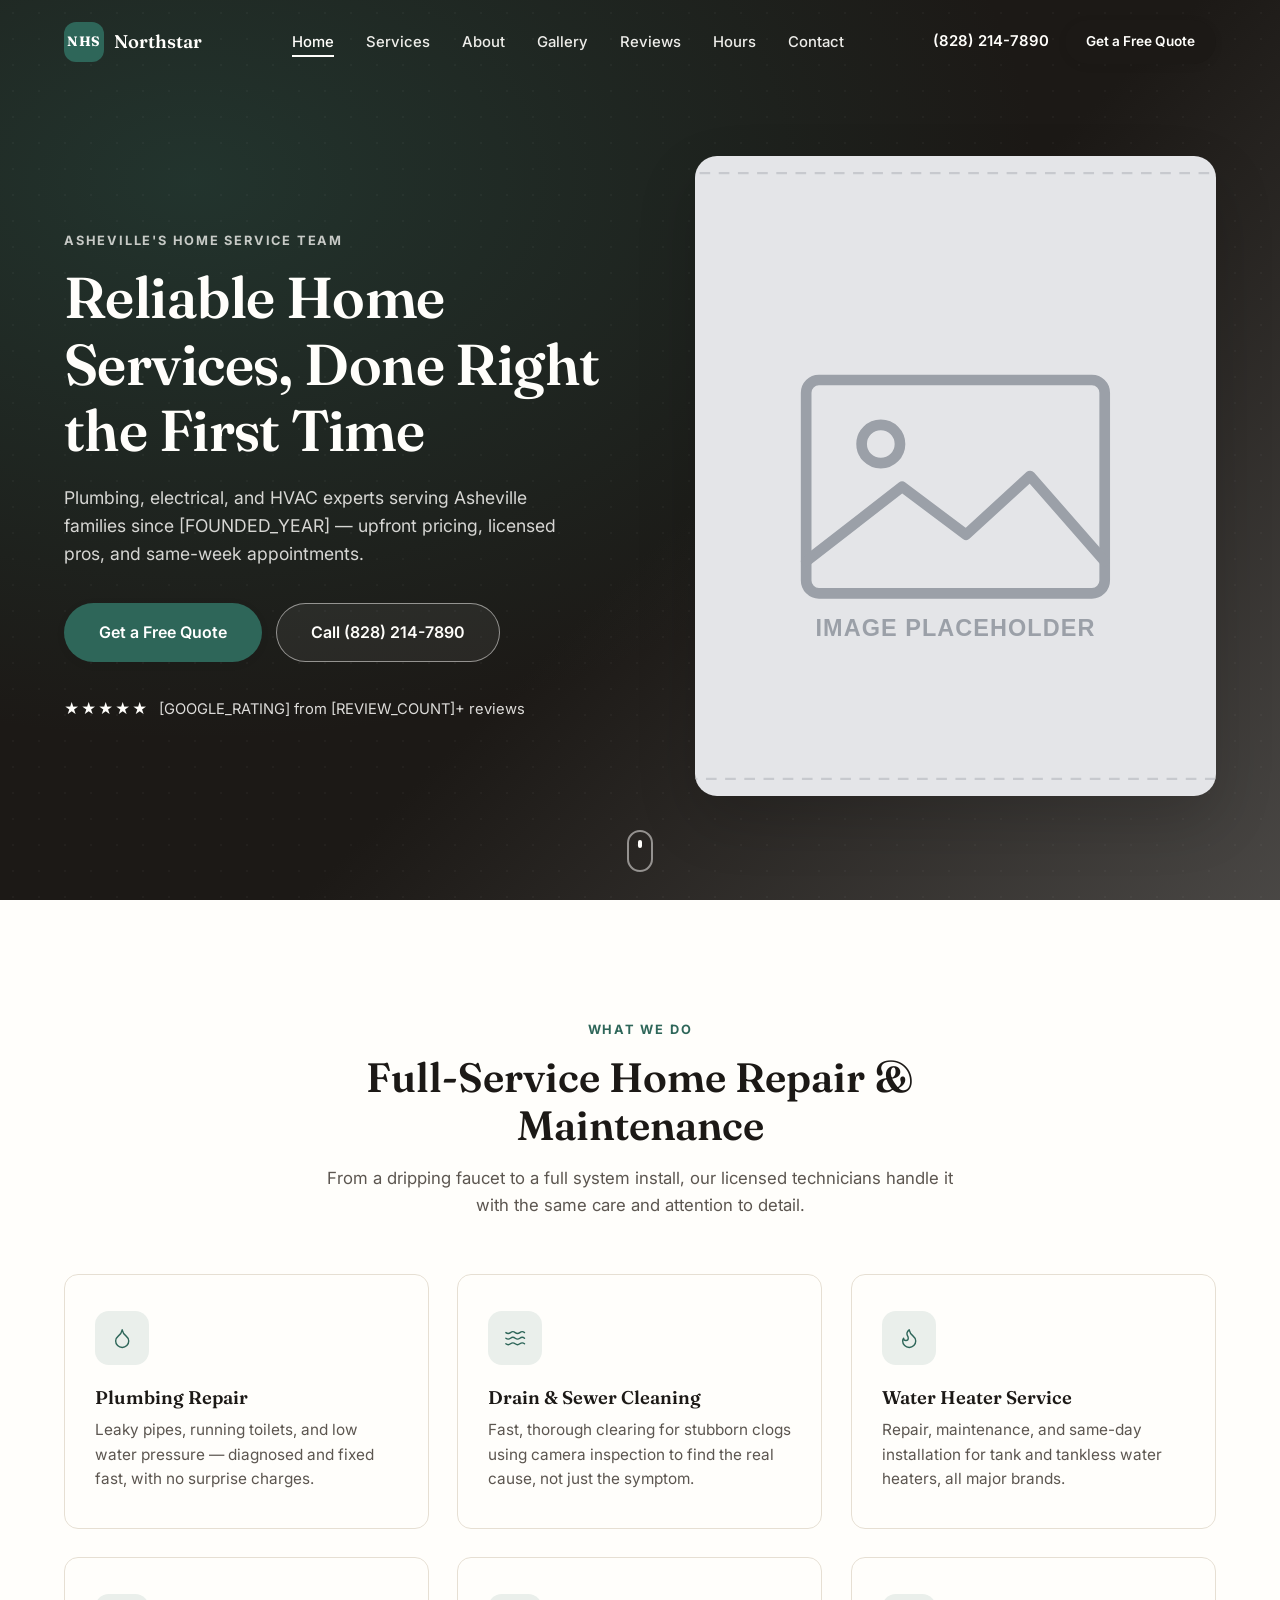
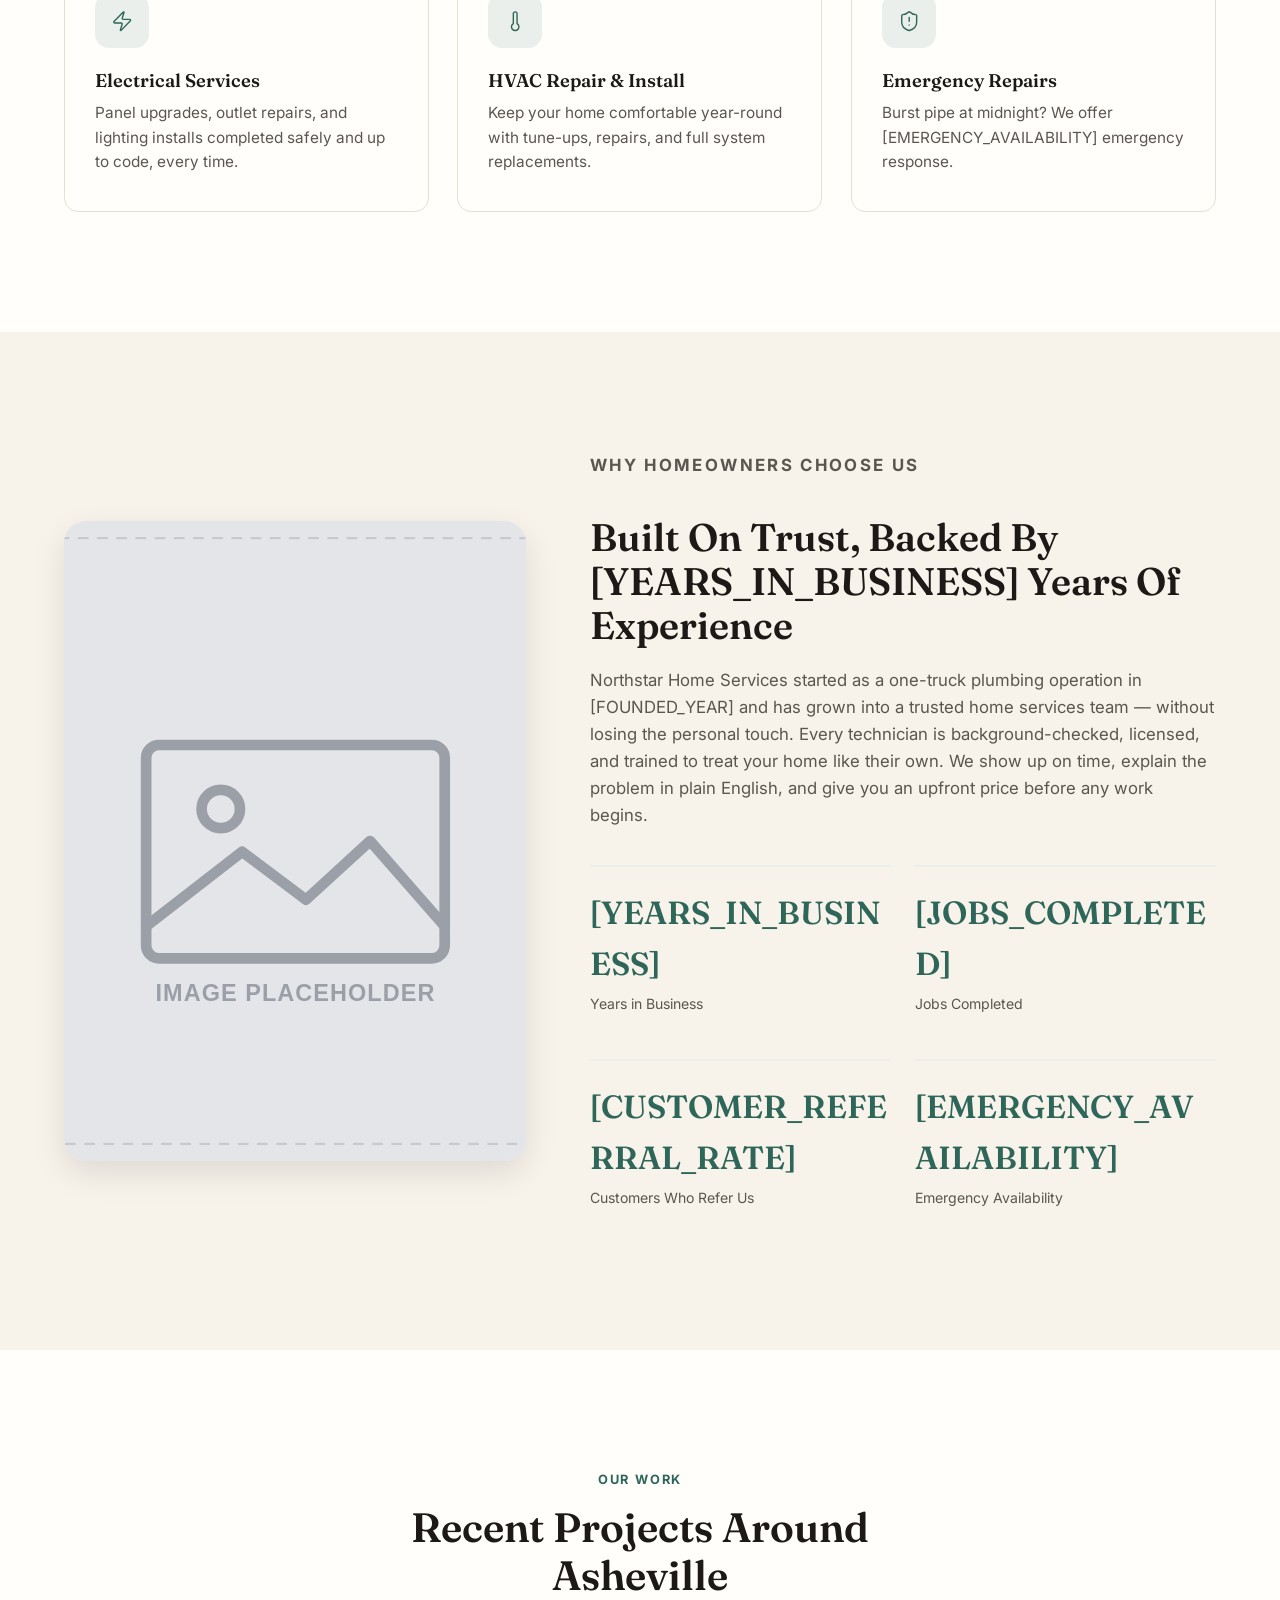
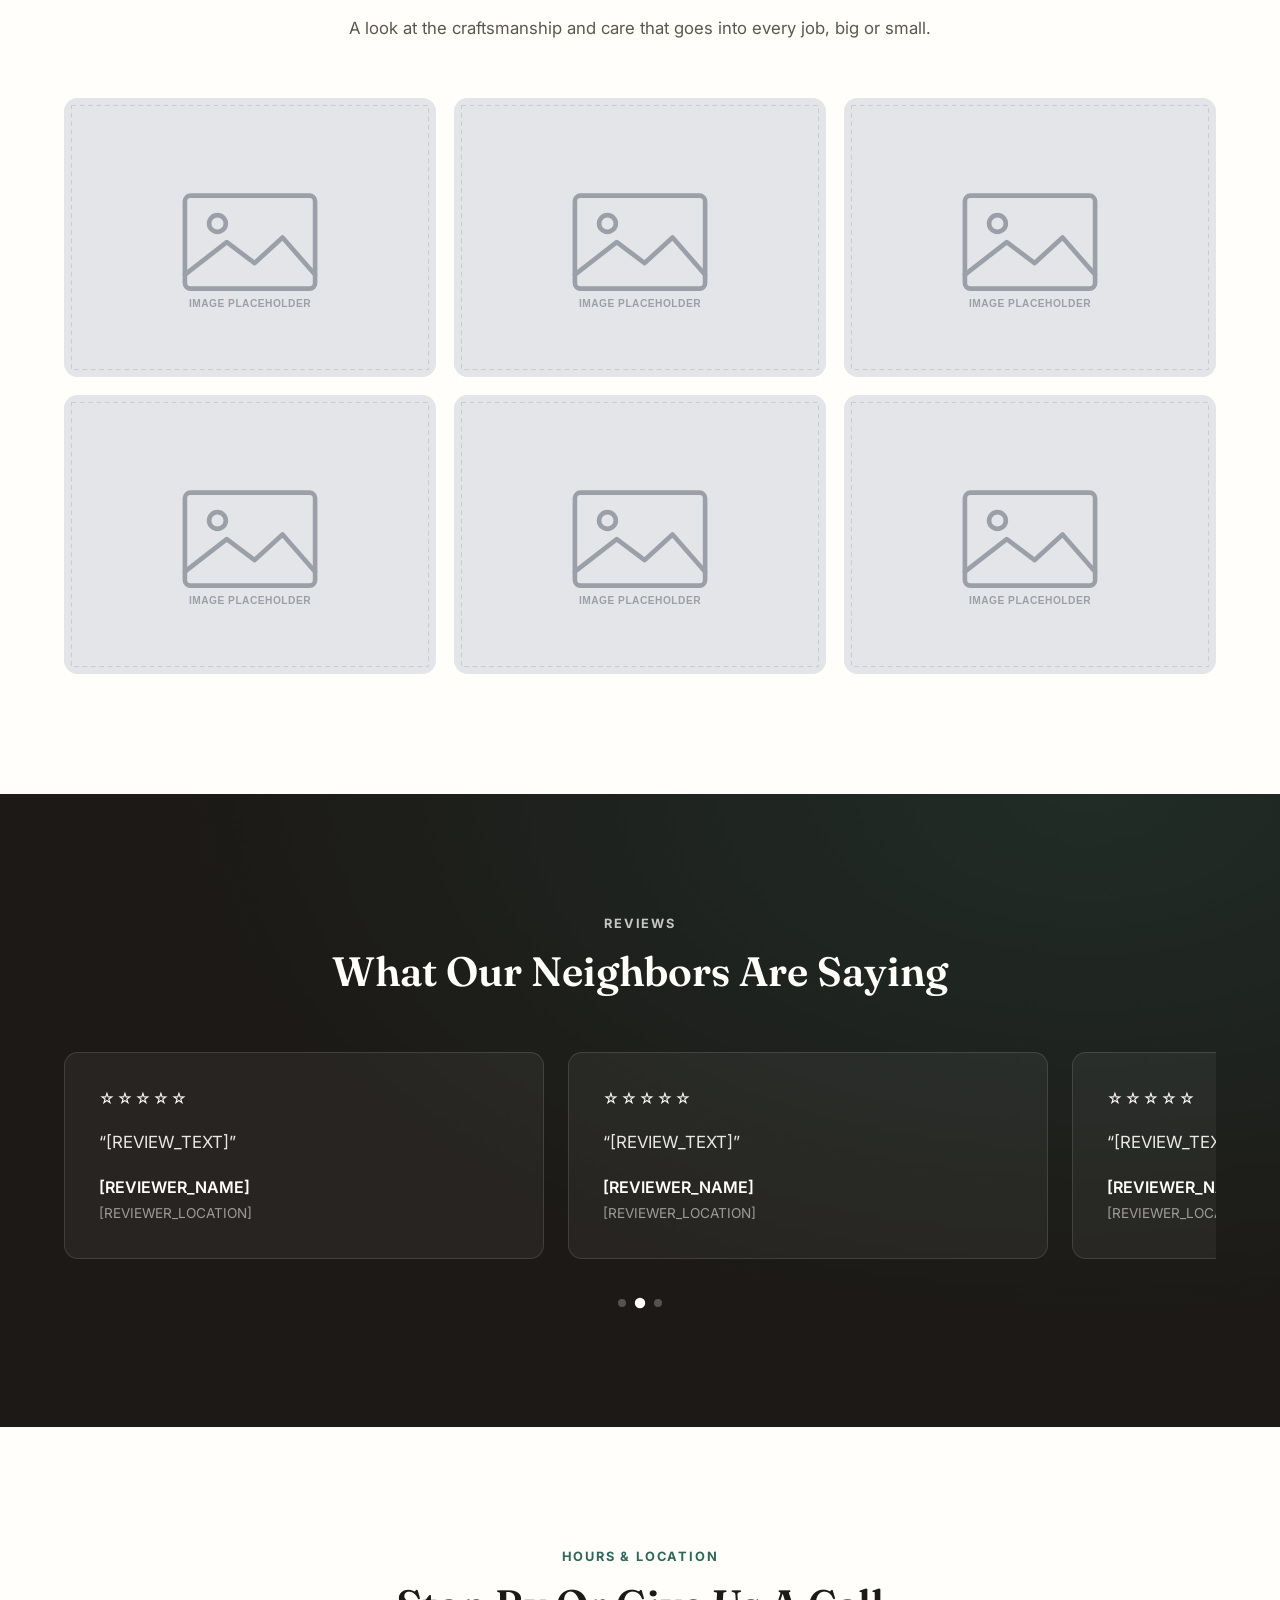
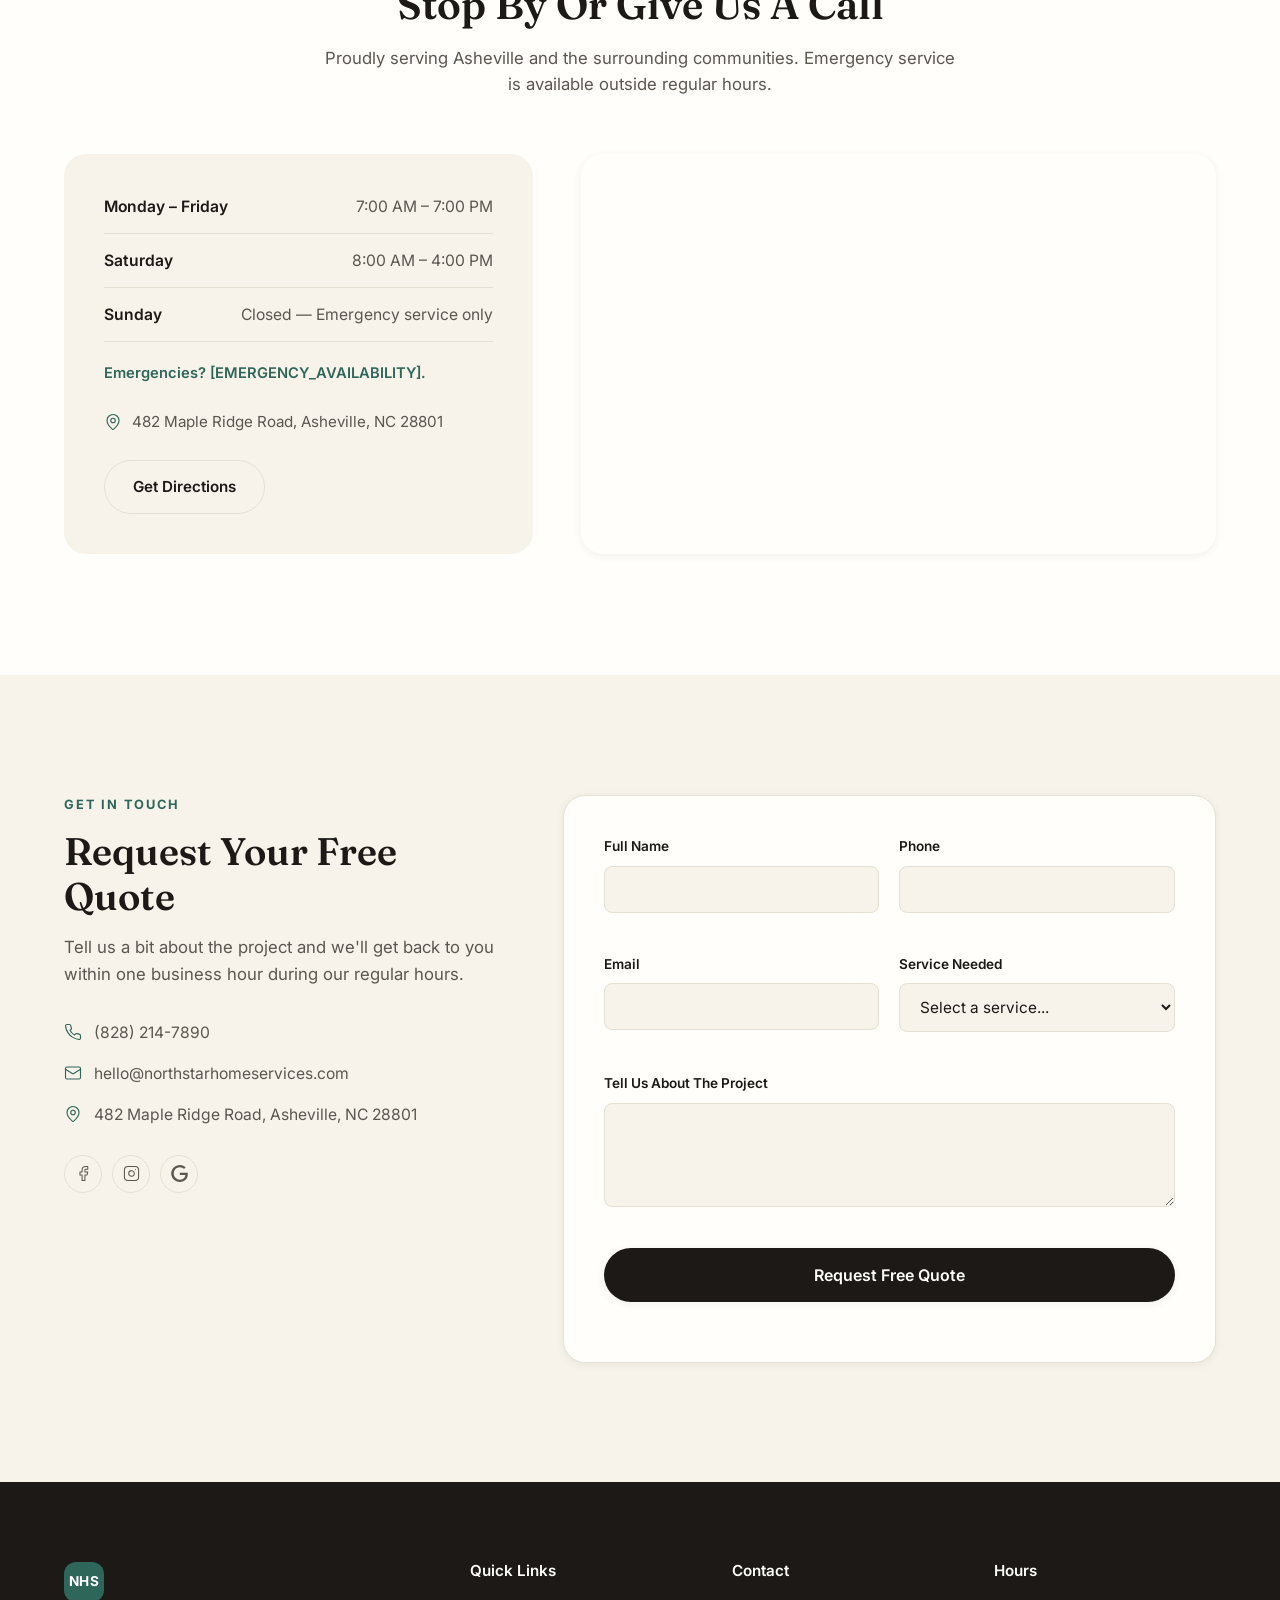
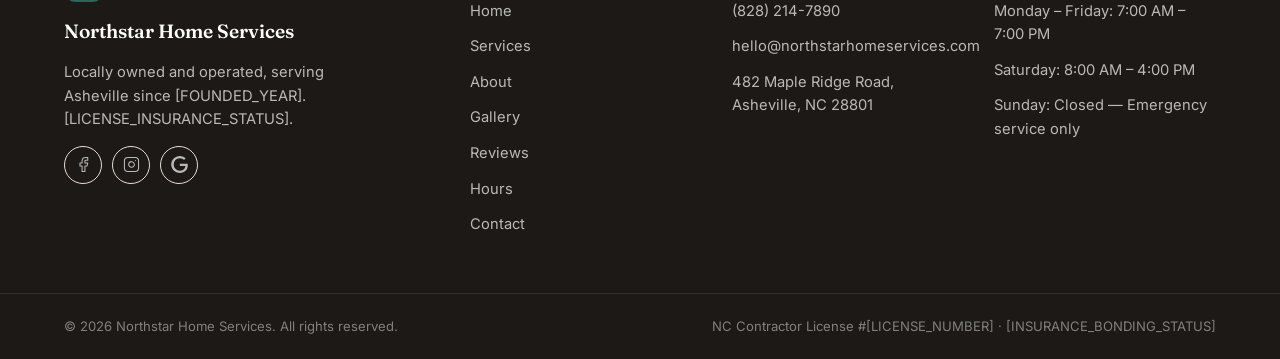
==== commit a4357459: "3a - mobile call bar and formspree contact form" ====
--- a/index.html
+++ b/index.html
@@ -153,48 +153,55 @@
         <div class="social-links" id="social-links"></div>
       </div>
 
-      <form class="contact-form reveal" id="contact-form" style="transition-delay:100ms" novalidate>
-        <div class="form-row">
+      <div class="contact-form-wrap reveal" style="transition-delay:100ms">
+        <form class="contact-form" id="contact-form" novalidate>
+          <div class="form-row">
+            <div class="form-field">
+              <label for="cf-name">Full Name</label>
+              <input type="text" id="cf-name" name="name" required autocomplete="name" aria-describedby="cf-name-error">
+              <span class="field-error" id="cf-name-error" aria-live="polite"></span>
+            </div>
+            <div class="form-field">
+              <label for="cf-phone">Phone</label>
+              <input type="tel" id="cf-phone" name="phone" required autocomplete="tel" aria-describedby="cf-phone-error">
+              <span class="field-error" id="cf-phone-error" aria-live="polite"></span>
+            </div>
+          </div>
+          <div class="form-row">
+            <div class="form-field">
+              <label for="cf-email">Email</label>
+              <input type="email" id="cf-email" name="email" required autocomplete="email" aria-describedby="cf-email-error">
+              <span class="field-error" id="cf-email-error" aria-live="polite"></span>
+            </div>
+            <div class="form-field">
+              <label for="cf-service">Service Needed</label>
+              <select id="cf-service" name="service" required aria-describedby="cf-service-error"></select>
+              <span class="field-error" id="cf-service-error" aria-live="polite"></span>
+            </div>
+          </div>
           <div class="form-field">
-            <label for="cf-name">Full Name</label>
-            <input type="text" id="cf-name" name="name" required autocomplete="name">
-          </div>
-          <div class="form-field">
-            <label for="cf-phone">Phone</label>
-            <input type="tel" id="cf-phone" name="phone" required autocomplete="tel">
-          </div>
-        </div>
-        <div class="form-row">
-          <div class="form-field">
-            <label for="cf-email">Email</label>
-            <input type="email" id="cf-email" name="email" required autocomplete="email">
-          </div>
-          <div class="form-field">
-            <label for="cf-service">Service Needed</label>
-            <select id="cf-service" name="service" required></select>
-          </div>
-        </div>
-        <div class="form-field">
-          <label for="cf-message">Tell Us About The Project</label>
-          <textarea id="cf-message" name="message" rows="4" required></textarea>
-        </div>
-
-        <input type="hidden" name="_subject" id="cf-subject">
-
-        <!-- Honeypot: hidden from sighted/keyboard/screen-reader users, but
-             a naive spam bot that fills every field will fill this one too.
-             Formspree drops submissions where "_gotcha" is non-empty. -->
-        <div class="hp-field" aria-hidden="true">
-          <label for="cf-hp">Leave this field blank</label>
-          <input type="text" id="cf-hp" name="_gotcha" tabindex="-1" autocomplete="off">
-        </div>
-
-        <button type="submit" class="btn btn-primary btn-lg form-submit">
-          <span class="btn-label">Request Free Quote</span>
-        </button>
-        <p class="form-success" id="form-success" role="status" aria-live="polite"></p>
-        <p class="form-error" id="form-error" role="alert" aria-live="assertive"></p>
-      </form>
+            <label for="cf-message">Tell Us About The Project</label>
+            <textarea id="cf-message" name="message" rows="4" required aria-describedby="cf-message-error"></textarea>
+            <span class="field-error" id="cf-message-error" aria-live="polite"></span>
+          </div>
+
+          <input type="hidden" name="_subject" id="cf-subject">
+
+          <!-- Honeypot: hidden from sighted/keyboard/screen-reader users, but
+               a naive spam bot that fills every field will fill this one too.
+               Formspree drops submissions where "_gotcha" is non-empty. -->
+          <div class="hp-field" aria-hidden="true">
+            <label for="cf-hp">Leave this field blank</label>
+            <input type="text" id="cf-hp" name="_gotcha" tabindex="-1" autocomplete="off">
+          </div>
+
+          <button type="submit" class="btn btn-primary btn-lg form-submit">
+            <span class="btn-label">Request Free Quote</span>
+          </button>
+          <p class="form-error" id="form-error" role="alert" aria-live="assertive"></p>
+        </form>
+        <div class="form-confirmation" id="form-confirmation" role="status" aria-live="polite" tabindex="-1" hidden></div>
+      </div>
     </div>
   </section>
 
--- a/css/styles.css
+++ b/css/styles.css
@@ -4,26 +4,49 @@
    Colors are exposed as CSS custom properties on :root. Default values
    below are placeholders only — js/main.js overwrites them at runtime
    from js/config.js. Edit config.js, not this file, to re-brand.
+
+   Palette system: quietly colorful, not strictly monochrome. Backgrounds,
+   borders, and body copy are warm neutrals (a soft ivory/cream, not flat
+   gray) rather than true grayscale, and --color-accent is meant to be a
+   real, muted-but-saturated color (deep teal, terracotta, muted blue —
+   not near-black) that does visible work beyond buttons: eyebrow labels,
+   icon fills, link underlines, active nav state, stat numbers, focus
+   rings. --color-accent-soft is a light wash of it (auto-derived from
+   --color-accent via color-mix, so it updates for free when a client's
+   accent changes) used for icon-tile and card-hover backgrounds — that
+   wash is what keeps the palette feeling considered rather than empty.
+   Inverted "dark" sections (hero, testimonials, footer) reuse --color-text
+   as a background and --color-bg as foreground text rather than
+   introducing new colors — see the "Section shared" block below. Outside
+   of decorative low-opacity glows (which don't need to pass contrast),
+   accent is only ever placed against a light (--color-bg/--color-bg-alt)
+   surface, or as a solid button background paired with
+   --color-accent-text, so the system holds up whether a client's accent
+   is dark, vivid, or muted.
    ========================================================================= */
 
 :root {
-  --color-primary: #173B4A;
-  --color-primary-dark: #0D242E;
-  --color-primary-light: #2B5568;
-  --color-accent: #C4923D;
-  --color-accent-light: #E0B36A;
-  --color-dark: #12181B;
-  --color-light: #F7F5F0;
-  --color-surface: #FFFFFF;
-  --color-text: #242C31;
-  --color-text-muted: #5C6870;
-  --color-border: #E7E2D8;
+  --color-accent: #2E6659;
+  --color-accent-hover: #234F45;
+  --color-accent-text: #FFFFFF;
+  --color-accent-soft: color-mix(in srgb, var(--color-accent) 10%, var(--color-bg));
+  --color-text: #1C1916;
+  --color-text-muted: #5C5650;
+  --color-bg: #FFFEFB;
+  --color-bg-alt: #F7F2EA;
+  --color-border: #E6DFD3;
+
+  /* Functional feedback colors for form success/error states — kept
+     separate from the accent system above since they carry a fixed
+     semantic meaning (green = success, red = error) rather than brand
+     identity. */
   --color-success: #3F8F5F;
+  --color-error: #C0392B;
 
   --font-heading: "Fraunces", Georgia, serif;
   --font-body: "Inter", -apple-system, BlinkMacSystemFont, "Segoe UI", sans-serif;
 
-  --container-width: 1180px;
+  --container-width: 1200px;
   --header-height: 84px;
   --radius-sm: 8px;
   --radius-md: 14px;
@@ -32,10 +55,12 @@
   --ease: cubic-bezier(0.22, 1, 0.36, 1);
   --dur-fast: 200ms;
   --dur-med: 320ms;
-
-  --shadow-sm: 0 2px 10px rgba(15, 25, 30, 0.06);
-  --shadow-md: 0 12px 32px rgba(15, 25, 30, 0.10);
-  --shadow-lg: 0 24px 60px rgba(15, 25, 30, 0.16);
+  --dur-hover: 250ms;   /* card lift / image scale hover feedback */
+  --dur-reveal: 450ms;  /* scroll-reveal fade + translate */
+
+  --shadow-sm: 0 2px 10px rgba(0, 0, 0, 0.06);
+  --shadow-md: 0 12px 32px rgba(0, 0, 0, 0.10);
+  --shadow-lg: 0 24px 60px rgba(0, 0, 0, 0.16);
 }
 
 /* -------------------------------------------------------------------- */
@@ -56,8 +81,8 @@
 body {
   margin: 0;
   font-family: var(--font-body);
-  color: var(--color-text);
-  background: var(--color-surface);
+  color: var(--color-text-muted);
+  background: var(--color-bg);
   -webkit-font-smoothing: antialiased;
   text-rendering: optimizeLegibility;
   line-height: 1.6;
@@ -69,7 +94,7 @@
 a { color: inherit; text-decoration: none; }
 button { font-family: inherit; cursor: pointer; }
 ul { list-style: none; margin: 0; padding: 0; }
-h1, h2, h3, h4 { font-family: var(--font-heading); font-weight: 600; line-height: 1.15; margin: 0; color: var(--color-primary-dark); }
+h1, h2, h3, h4 { font-family: var(--font-heading); font-weight: 600; line-height: 1.15; margin: 0; color: var(--color-text); }
 p { margin: 0; }
 
 .container {
@@ -102,8 +127,8 @@
   top: -100%;
   left: 12px;
   z-index: 1000;
-  background: var(--color-primary);
-  color: #fff;
+  background: var(--color-accent);
+  color: var(--color-accent-text);
   padding: 12px 20px;
   border-radius: var(--radius-sm);
   font-weight: 600;
@@ -129,8 +154,8 @@
 /* -------------------------------------------------------------------- */
 .reveal {
   opacity: 0;
-  transform: translateY(24px);
-  transition: opacity var(--dur-med) var(--ease), transform var(--dur-med) var(--ease);
+  transform: translateY(20px);
+  transition: opacity var(--dur-reveal) var(--ease), transform var(--dur-reveal) var(--ease);
   will-change: opacity, transform;
 }
 .reveal.is-visible {
@@ -151,55 +176,47 @@
   font-weight: 600;
   font-size: 0.95rem;
   border: 1.5px solid transparent;
-  transition: transform var(--dur-fast) var(--ease), box-shadow var(--dur-fast) var(--ease), background-color var(--dur-fast) var(--ease), color var(--dur-fast) var(--ease), border-color var(--dur-fast) var(--ease);
+  transition: transform var(--dur-fast) var(--ease), box-shadow var(--dur-fast) var(--ease), background-color var(--dur-fast) var(--ease), color var(--dur-fast) var(--ease), border-color var(--dur-fast) var(--ease), filter var(--dur-fast) var(--ease);
   white-space: nowrap;
 }
 .btn:active { transform: translateY(1px) scale(0.98); }
 
+/* Neutral dark button — grayscale, not the brand accent. Used for
+   secondary-weight CTAs (header, mobile bar) that still need to read
+   as solid/primary without spending the one accent color on them. */
 .btn-primary {
-  background: var(--color-primary);
-  color: #fff;
+  background: var(--color-text);
+  color: var(--color-bg);
   box-shadow: var(--shadow-sm);
 }
-.btn-primary:hover { background: var(--color-primary-light); box-shadow: var(--shadow-md); transform: translateY(-2px); }
+.btn-primary:hover { filter: brightness(1.35); box-shadow: var(--shadow-md); transform: translateY(-2px); }
 
 .btn-accent {
   background: var(--color-accent);
-  color: #fff;
+  color: var(--color-accent-text);
   box-shadow: var(--shadow-sm);
 }
-.btn-accent:hover { background: var(--color-accent-light); box-shadow: var(--shadow-md); transform: translateY(-2px); }
+.btn-accent:hover { background: var(--color-accent-hover); box-shadow: var(--shadow-md); transform: translateY(-2px); }
 
 .btn-outline {
   border-color: var(--color-border);
-  color: var(--color-primary-dark);
+  color: var(--color-text);
   background: transparent;
 }
-.btn-outline:hover { border-color: var(--color-primary); background: var(--color-primary); color: #fff; transform: translateY(-2px); }
+.btn-outline:hover { border-color: var(--color-accent); background: var(--color-accent); color: var(--color-accent-text); transform: translateY(-2px); }
 
 .btn-outline-light {
-  border-color: rgba(255,255,255,0.5);
-  color: #fff;
-  background: rgba(255,255,255,0.06);
+  border-color: color-mix(in srgb, var(--color-bg) 50%, transparent);
+  color: var(--color-bg);
+  background: color-mix(in srgb, var(--color-bg) 6%, transparent);
   backdrop-filter: blur(6px);
 }
-.btn-outline-light:hover { background: rgba(255,255,255,0.16); border-color: #fff; transform: translateY(-2px); }
+.btn-outline-light:hover { background: color-mix(in srgb, var(--color-bg) 16%, transparent); border-color: var(--color-bg); transform: translateY(-2px); }
 
 .btn-lg { padding: 16px 34px; font-size: 1rem; }
 .btn-sm { padding: 10px 20px; font-size: 0.85rem; }
 
-.form-submit { position: relative; }
-.form-submit.is-loading .btn-label { opacity: 0; }
-.form-submit.is-loading::after {
-  content: "";
-  position: absolute;
-  width: 18px; height: 18px;
-  border-radius: 50%;
-  border: 2.5px solid rgba(255,255,255,0.4);
-  border-top-color: #fff;
-  animation: spin 0.7s linear infinite;
-}
-@keyframes spin { to { transform: rotate(360deg); } }
+.form-submit:disabled { opacity: 0.7; cursor: not-allowed; }
 
 /* -------------------------------------------------------------------- */
 /* Header / Nav                                                         */
@@ -212,13 +229,23 @@
   display: flex;
   align-items: center;
   background: transparent;
-  transition: background-color var(--dur-med) var(--ease), box-shadow var(--dur-med) var(--ease), height var(--dur-med) var(--ease);
-}
-.site-header.is-scrolled {
-  background: rgba(255,255,255,0.9);
-  backdrop-filter: blur(14px) saturate(1.4);
-  box-shadow: 0 1px 0 rgba(15,25,30,0.06), var(--shadow-sm);
-  height: 72px;
+}
+/* Solid background + hairline border crossfade in as a layer behind the
+   header content, so the scrolled/unscrolled swap animates opacity only
+   (no background-color, height, or backdrop-filter animation). */
+.site-header::before {
+  content: "";
+  position: absolute;
+  inset: 0;
+  z-index: -1;
+  background: var(--color-bg);
+  border-bottom: 1px solid var(--color-border);
+  box-shadow: var(--shadow-sm);
+  opacity: 0;
+  transition: opacity var(--dur-med) var(--ease);
+}
+.site-header.is-scrolled::before {
+  opacity: 1;
 }
 
 .header-inner {
@@ -235,9 +262,9 @@
   font-family: var(--font-heading);
   font-weight: 600;
   font-size: 1.15rem;
-  color: var(--color-primary-dark);
-}
-.site-header:not(.is-scrolled) .brand { color: #fff; }
+  color: var(--color-text);
+}
+.site-header:not(.is-scrolled) .brand { color: var(--color-bg); }
 
 .brand-mark {
   display: inline-flex;
@@ -246,7 +273,7 @@
   width: 40px; height: 40px;
   border-radius: 12px;
   background: var(--color-accent);
-  color: #fff;
+  color: var(--color-accent-text);
   font-size: 0.85rem;
   font-weight: 700;
   letter-spacing: 0.03em;
@@ -255,7 +282,7 @@
 
 /* Used instead of the initials tile when business.logoImage is set */
 .brand-mark--image {
-  background: #fff;
+  background: var(--color-bg);
   padding: 4px;
 }
 .brand-mark img {
@@ -275,7 +302,7 @@
   padding: 6px 0;
   transition: color var(--dur-fast) var(--ease);
 }
-.site-header:not(.is-scrolled) .nav-links a { color: rgba(255,255,255,0.92); }
+.site-header:not(.is-scrolled) .nav-links a { color: color-mix(in srgb, var(--color-bg) 92%, transparent); }
 .nav-links a::after {
   content: "";
   position: absolute;
@@ -285,9 +312,15 @@
   background: var(--color-accent);
   transition: right var(--dur-fast) var(--ease);
 }
-.nav-links a:hover::after { right: 0; }
-.nav-links a:hover { color: var(--color-accent); }
-.site-header:not(.is-scrolled) .nav-links a:hover { color: var(--color-accent-light); }
+.nav-links a:hover::after,
+.nav-links a.is-active::after { right: 0; }
+.nav-links a:hover,
+.nav-links a.is-active { color: var(--color-accent); }
+/* Over the transparent/dark hero, fall back to the light neutral instead
+   of the accent so hover/active stays visible even when the accent is dark. */
+.site-header:not(.is-scrolled) .nav-links a::after { background: var(--color-bg); }
+.site-header:not(.is-scrolled) .nav-links a:hover,
+.site-header:not(.is-scrolled) .nav-links a.is-active { color: var(--color-bg); }
 
 .header-actions { display: flex; align-items: center; gap: 16px; }
 .header-phone {
@@ -296,7 +329,7 @@
   color: var(--color-text);
   display: none;
 }
-.site-header:not(.is-scrolled) .header-phone { color: #fff; }
+.site-header:not(.is-scrolled) .header-phone { color: var(--color-bg); }
 
 .nav-toggle {
   display: none;
@@ -311,16 +344,16 @@
 .nav-toggle span {
   display: block;
   width: 22px; height: 2px;
-  background: var(--color-primary-dark);
+  background: var(--color-text);
   border-radius: 2px;
   transition: transform var(--dur-fast) var(--ease), opacity var(--dur-fast) var(--ease), background-color var(--dur-fast) var(--ease);
 }
-.site-header:not(.is-scrolled) .nav-toggle span { background: #fff; }
+.site-header:not(.is-scrolled) .nav-toggle span { background: var(--color-bg); }
 .nav-toggle.is-open span:nth-child(1) { transform: translateY(7px) rotate(45deg); }
 .nav-toggle.is-open span:nth-child(2) { opacity: 0; }
 .nav-toggle.is-open span:nth-child(3) { transform: translateY(-7px) rotate(-45deg); }
 .site-header.is-scrolled .nav-toggle.is-open span,
-.nav-toggle.is-open span { background: var(--color-primary-dark); }
+.nav-toggle.is-open span { background: var(--color-text); }
 
 /* -------------------------------------------------------------------- */
 /* Hero                                                                 */
@@ -332,21 +365,31 @@
   align-items: center;
   padding-top: var(--header-height);
   overflow: hidden;
-  color: #fff;
+  color: var(--color-bg);
 }
 .hero-bg {
   position: absolute;
   inset: 0;
+  /* Tonal dark gradient with a low-opacity accent glow layered on top —
+     the glow is purely decorative texture (not text/icon foreground), so
+     it never risks the contrast problems a foreground use of accent could
+     have on a dark section; it just needs to be low-opacity enough to
+     stay "quiet" regardless of how saturated a client's accent is. */
   background:
-    radial-gradient(ellipse at 15% 20%, rgba(196,146,61,0.25), transparent 55%),
-    linear-gradient(135deg, var(--color-primary-dark), var(--color-primary) 60%, var(--color-primary-light));
+    radial-gradient(ellipse at 15% 20%, color-mix(in srgb, var(--color-accent) 35%, transparent), transparent 55%),
+    linear-gradient(
+      135deg,
+      color-mix(in srgb, var(--color-text) 100%, black) 0%,
+      var(--color-text) 55%,
+      color-mix(in srgb, var(--color-text) 80%, white) 100%
+    );
   z-index: -1;
 }
 .hero-bg::after {
   content: "";
   position: absolute;
   inset: 0;
-  background-image: radial-gradient(rgba(255,255,255,0.08) 1px, transparent 1px);
+  background-image: radial-gradient(color-mix(in srgb, var(--color-bg) 8%, transparent) 1px, transparent 1px);
   background-size: 26px 26px;
   opacity: 0.4;
 }
@@ -369,24 +412,25 @@
   margin-bottom: 14px;
   display: block;
 }
-.eyebrow-light { color: var(--color-accent-light); }
+/* On the dark hero, fall back to the light neutral — see note above .hero-bg. */
+.eyebrow-light { color: color-mix(in srgb, var(--color-bg) 75%, transparent); }
 
 .hero-copy h1 {
   font-size: clamp(2.4rem, 4.6vw, 3.6rem);
-  color: #fff;
+  color: var(--color-bg);
   margin-bottom: 20px;
   letter-spacing: -0.01em;
 }
 .hero-sub {
   font-size: 1.1rem;
-  color: rgba(255,255,255,0.82);
+  color: color-mix(in srgb, var(--color-bg) 82%, transparent);
   max-width: 46ch;
   margin-bottom: 34px;
 }
 .hero-ctas { display: flex; flex-wrap: wrap; gap: 14px; margin-bottom: 36px; }
 
-.hero-rating { display: flex; align-items: center; gap: 10px; font-size: 0.92rem; color: rgba(255,255,255,0.85); }
-.hero-rating .stars { color: var(--color-accent-light); letter-spacing: 2px; }
+.hero-rating { display: flex; align-items: center; gap: 10px; font-size: 0.92rem; color: color-mix(in srgb, var(--color-bg) 85%, transparent); }
+.hero-rating .stars { color: var(--color-bg); letter-spacing: 2px; }
 
 .hero-media { position: relative; }
 .hero-media img {
@@ -403,7 +447,7 @@
   left: 50%;
   transform: translateX(-50%);
   width: 26px; height: 42px;
-  border: 2px solid rgba(255,255,255,0.5);
+  border: 2px solid color-mix(in srgb, var(--color-bg) 50%, transparent);
   border-radius: 20px;
   display: flex;
   justify-content: center;
@@ -412,7 +456,7 @@
 .scroll-cue span {
   width: 4px; height: 8px;
   border-radius: 2px;
-  background: #fff;
+  background: var(--color-bg);
   animation: scrollcue 1.8s ease-in-out infinite;
 }
 @keyframes scrollcue {
@@ -424,15 +468,22 @@
 /* -------------------------------------------------------------------- */
 /* Section shared                                                       */
 /* -------------------------------------------------------------------- */
-.section { padding: 108px 0; }
-.section-alt { background: var(--color-light); }
-.section-dark { background: var(--color-primary-dark); color: #fff; }
-.section-dark h2 { color: #fff; }
+.section { padding: 120px 0; }
+.section-alt { background: var(--color-bg-alt); }
+/* Inverted section: reuses --color-text as background and --color-bg as
+   foreground rather than adding a dedicated "dark" color variable. */
+.section-dark {
+  background:
+    radial-gradient(ellipse at 85% 0%, color-mix(in srgb, var(--color-accent) 25%, transparent), transparent 60%),
+    var(--color-text);
+  color: var(--color-bg);
+}
+.section-dark h2 { color: var(--color-bg); }
 
 .section-head { max-width: 640px; margin: 0 auto 56px; text-align: center; }
 .section-head h2 { font-size: clamp(1.9rem, 3.2vw, 2.6rem); margin-bottom: 16px; }
 .section-sub { color: var(--color-text-muted); font-size: 1.05rem; }
-.section-dark .section-sub { color: rgba(255,255,255,0.7); }
+.section-dark .section-sub { color: color-mix(in srgb, var(--color-bg) 70%, transparent); }
 
 /* -------------------------------------------------------------------- */
 /* Services                                                             */
@@ -443,16 +494,17 @@
   gap: 28px;
 }
 .service-card {
-  background: var(--color-surface);
+  background: var(--color-bg);
   border: 1px solid var(--color-border);
   border-radius: var(--radius-md);
   padding: 36px 30px;
-  transition: transform var(--dur-med) var(--ease), box-shadow var(--dur-med) var(--ease), border-color var(--dur-med) var(--ease);
+  transition: transform var(--dur-hover) var(--ease), box-shadow var(--dur-hover) var(--ease), border-color var(--dur-hover) var(--ease), background-color var(--dur-hover) var(--ease);
 }
 .service-card:hover {
-  transform: translateY(-6px);
+  transform: translateY(-3px);
   box-shadow: var(--shadow-md);
   border-color: transparent;
+  background: var(--color-accent-soft);
 }
 .service-icon {
   width: 54px; height: 54px;
@@ -460,14 +512,14 @@
   display: flex;
   align-items: center;
   justify-content: center;
-  background: linear-gradient(135deg, var(--color-primary), var(--color-primary-light));
-  color: var(--color-accent-light);
+  background: var(--color-accent-soft);
+  color: var(--color-accent);
   font-size: 1.4rem;
   margin-bottom: 22px;
   transition: transform var(--dur-med) var(--ease);
 }
 .service-card:hover .service-icon { transform: scale(1.08) rotate(-4deg); }
-.service-card h3 { font-size: 1.15rem; margin-bottom: 10px; color: var(--color-primary-dark); }
+.service-card h3 { font-size: 1.15rem; margin-bottom: 10px; color: var(--color-text); }
 .service-card p { color: var(--color-text-muted); font-size: 0.96rem; }
 
 /* -------------------------------------------------------------------- */
@@ -492,7 +544,7 @@
 .stats-grid { display: grid; grid-template-columns: repeat(2, minmax(0, 1fr)); gap: 24px; }
 .stat {
   padding: 20px 0;
-  border-top: 1px solid var(--color-border);
+  border-top: 2px solid var(--color-accent-soft);
   display: flex;
   flex-direction: column;
   gap: 4px;
@@ -501,7 +553,7 @@
   font-family: var(--font-heading);
   font-size: 2rem;
   font-weight: 600;
-  color: var(--color-primary);
+  color: var(--color-accent);
   overflow-wrap: anywhere;
 }
 .stat-label { font-size: 0.88rem; color: var(--color-text-muted); }
@@ -521,21 +573,21 @@
   border-radius: var(--radius-md);
   overflow: hidden;
   aspect-ratio: 4 / 3;
-  background: var(--color-light);
+  background: var(--color-accent-soft);
 }
 .gallery-item img {
   width: 100%; height: 100%;
   object-fit: cover;
-  transition: transform var(--dur-med) var(--ease), filter var(--dur-med) var(--ease);
+  transition: transform var(--dur-hover) var(--ease);
 }
 .gallery-item::after {
   content: "";
   position: absolute; inset: 0;
-  background: linear-gradient(to top, rgba(13,36,46,0.55), transparent 45%);
+  background: linear-gradient(to top, rgba(0,0,0,0.55), transparent 45%);
   opacity: 0;
   transition: opacity var(--dur-fast) var(--ease);
 }
-.gallery-item:hover img { transform: scale(1.08); }
+.gallery-item:hover img { transform: scale(1.03); }
 .gallery-item:hover::after { opacity: 1; }
 
 .lightbox {
@@ -545,7 +597,7 @@
   display: flex;
   align-items: center;
   justify-content: center;
-  background: rgba(10,16,20,0.92);
+  background: rgba(0,0,0,0.92);
   opacity: 0;
   visibility: hidden;
   transition: opacity var(--dur-med) var(--ease);
@@ -564,9 +616,9 @@
 .lightbox-close {
   position: absolute;
   top: 24px; right: 28px;
-  background: rgba(255,255,255,0.1);
+  background: color-mix(in srgb, var(--color-bg) 10%, transparent);
   border: none;
-  color: #fff;
+  color: var(--color-bg);
   width: 44px; height: 44px;
   border-radius: 50%;
   font-size: 1.6rem;
@@ -576,7 +628,7 @@
   justify-content: center;
   transition: background-color var(--dur-fast) var(--ease), transform var(--dur-fast) var(--ease);
 }
-.lightbox-close:hover { background: rgba(255,255,255,0.2); transform: rotate(90deg); }
+.lightbox-close:hover { background: color-mix(in srgb, var(--color-bg) 20%, transparent); transform: rotate(90deg); }
 
 /* -------------------------------------------------------------------- */
 /* Testimonials                                                         */
@@ -600,33 +652,35 @@
      to be. ~2.3 cards visible on desktop, tuned down at each breakpoint
      below. */
   flex: 0 0 calc((100% - 48px) / 2.3);
-  background: rgba(255,255,255,0.05);
-  border: 1px solid rgba(255,255,255,0.12);
+  background: color-mix(in srgb, var(--color-bg) 5%, transparent);
+  border: 1px solid color-mix(in srgb, var(--color-bg) 12%, transparent);
   border-radius: var(--radius-md);
   padding: 34px;
   display: flex;
   flex-direction: column;
   gap: 18px;
   backdrop-filter: blur(6px);
-  transition: transform var(--dur-med) var(--ease), background-color var(--dur-med) var(--ease);
-}
-.testimonial-card:hover { transform: translateY(-4px); background: rgba(255,255,255,0.08); }
-.testimonial-stars { color: var(--color-accent-light); letter-spacing: 2px; font-size: 0.95rem; }
-.testimonial-quote { font-size: 1.05rem; line-height: 1.65; color: rgba(255,255,255,0.9); }
+  transition: transform var(--dur-hover) var(--ease), background-color var(--dur-hover) var(--ease);
+}
+.testimonial-card:hover { transform: translateY(-4px); background: color-mix(in srgb, var(--color-bg) 8%, transparent); }
+.testimonial-stars { color: var(--color-bg); letter-spacing: 2px; font-size: 0.95rem; }
+.testimonial-quote { font-size: 1.05rem; line-height: 1.65; color: color-mix(in srgb, var(--color-bg) 90%, transparent); }
 .testimonial-author { display: flex; flex-direction: column; gap: 2px; margin-top: auto; }
 .testimonial-name { font-weight: 600; }
-.testimonial-location { font-size: 0.85rem; color: rgba(255,255,255,0.55); }
+.testimonial-location { font-size: 0.85rem; color: color-mix(in srgb, var(--color-bg) 55%, transparent); }
 
 .testimonials-dots { display: flex; justify-content: center; gap: 10px; margin-top: 32px; }
 .dot {
   width: 8px; height: 8px;
   border-radius: 50%;
-  background: rgba(255,255,255,0.25);
+  background: color-mix(in srgb, var(--color-bg) 25%, transparent);
   border: none;
   padding: 0;
   transition: background-color var(--dur-fast) var(--ease), transform var(--dur-fast) var(--ease);
 }
-.dot.is-active { background: var(--color-accent); transform: scale(1.3); }
+/* On the dark testimonials section, the active dot uses the light
+   neutral rather than the accent — see note above .hero-bg. */
+.dot.is-active { background: var(--color-bg); transform: scale(1.3); }
 
 /* -------------------------------------------------------------------- */
 /* Hours + Map                                                          */
@@ -637,8 +691,15 @@
   gap: 48px;
   align-items: stretch;
 }
+/* Applied by main.js when sections.map is false — collapses the empty
+   second grid track instead of leaving a blank gap where the map was. */
+.hours-inner.no-map {
+  grid-template-columns: minmax(0, 1fr);
+  max-width: 640px;
+  margin: 0 auto;
+}
 .hours-panel {
-  background: var(--color-light);
+  background: var(--color-bg-alt);
   border-radius: var(--radius-lg);
   padding: 40px;
   display: flex;
@@ -653,7 +714,7 @@
   border-bottom: 1px solid var(--color-border);
   font-size: 0.98rem;
 }
-.hours-day { font-weight: 600; color: var(--color-primary-dark); }
+.hours-day { font-weight: 600; color: var(--color-text); }
 .hours-time { color: var(--color-text-muted); }
 .hours-emergency {
   font-size: 0.92rem;
@@ -669,7 +730,7 @@
   margin-bottom: 26px;
   font-size: 0.95rem;
 }
-.hours-address .icon { color: var(--color-primary); }
+.hours-address .icon { color: var(--color-accent); }
 .hours-panel .btn { align-self: flex-start; }
 
 .map-panel {
@@ -694,7 +755,7 @@
 .contact-info-list { display: flex; flex-direction: column; gap: 16px; margin-bottom: 28px; }
 .contact-info-list li { display: flex; align-items: center; gap: 12px; font-size: 0.98rem; }
 .contact-info-list .icon { color: var(--color-accent); }
-.contact-info-list a:hover { color: var(--color-primary); }
+.contact-info-list a:hover { color: var(--color-accent); }
 
 .social-links { display: flex; gap: 10px; }
 .social-links a {
@@ -709,10 +770,10 @@
   transition: background-color var(--dur-fast) var(--ease), color var(--dur-fast) var(--ease), transform var(--dur-fast) var(--ease);
 }
 .social-links .icon { width: 17px; height: 17px; }
-.social-links a:hover { background: var(--color-primary); color: #fff; transform: translateY(-2px); }
+.social-links a:hover { background: var(--color-accent); color: var(--color-accent-text); transform: translateY(-2px); }
 
 .contact-form {
-  background: var(--color-surface);
+  background: var(--color-bg);
   border: 1px solid var(--color-border);
   border-radius: var(--radius-lg);
   padding: 40px;
@@ -723,7 +784,7 @@
 }
 .form-row { display: grid; grid-template-columns: repeat(2, minmax(0, 1fr)); gap: 20px; }
 .form-field { display: flex; flex-direction: column; gap: 8px; }
-.form-field label { font-size: 0.85rem; font-weight: 600; color: var(--color-primary-dark); }
+.form-field label { font-size: 0.85rem; font-weight: 600; color: var(--color-text); }
 .form-field input,
 .form-field select,
 .form-field textarea {
@@ -732,7 +793,7 @@
   padding: 13px 16px;
   border-radius: var(--radius-sm);
   border: 1.5px solid var(--color-border);
-  background: var(--color-light);
+  background: var(--color-bg-alt);
   color: var(--color-text);
   transition: border-color var(--dur-fast) var(--ease), box-shadow var(--dur-fast) var(--ease), background-color var(--dur-fast) var(--ease);
 }
@@ -740,22 +801,27 @@
 .form-field select:focus,
 .form-field textarea:focus {
   outline: none;
-  border-color: var(--color-primary);
-  background: var(--color-surface);
-  box-shadow: 0 0 0 4px rgba(23,59,74,0.1);
+  border-color: var(--color-accent);
+  background: var(--color-bg);
+  box-shadow: 0 0 0 4px color-mix(in srgb, var(--color-accent) 15%, transparent);
 }
 .form-field textarea { resize: vertical; min-height: 100px; }
 
-.form-success {
-  font-size: 0.92rem;
-  font-weight: 600;
-  color: var(--color-success);
-  max-height: 0;
-  overflow: hidden;
-  opacity: 0;
-  transition: opacity var(--dur-med) var(--ease), max-height var(--dur-med) var(--ease);
-}
-.form-success.is-visible { opacity: 1; max-height: 60px; }
+/* Inline field validation — small text under the field, not a red alert
+   box. Reserves a line of height even when empty so a message appearing
+   doesn't shove the rest of the form down. */
+.field-error {
+  display: block;
+  min-height: 1em;
+  font-size: 0.8rem;
+  line-height: 1.3;
+  color: var(--color-error);
+}
+.form-field input.is-invalid,
+.form-field select.is-invalid,
+.form-field textarea.is-invalid {
+  border-color: var(--color-error);
+}
 
 .form-error {
   font-size: 0.92rem;
@@ -767,6 +833,31 @@
   transition: opacity var(--dur-med) var(--ease), max-height var(--dur-med) var(--ease);
 }
 .form-error.is-visible { opacity: 1; max-height: 80px; }
+.form-error a { color: inherit; text-decoration: underline; font-weight: 700; }
+
+/* Replaces the form entirely on success — see js/main.js showSuccess(). */
+.form-confirmation {
+  background: var(--color-bg);
+  border: 1px solid var(--color-border);
+  border-radius: var(--radius-lg);
+  padding: 56px 40px;
+  text-align: center;
+  box-shadow: var(--shadow-sm);
+}
+.form-confirmation[hidden] { display: none; }
+.form-confirmation-icon {
+  width: 56px; height: 56px;
+  margin: 0 auto 20px;
+  border-radius: 50%;
+  background: var(--color-accent-soft);
+  color: var(--color-accent);
+  display: flex;
+  align-items: center;
+  justify-content: center;
+}
+.form-confirmation-icon .icon { width: 26px; height: 26px; }
+.form-confirmation h3 { font-size: 1.3rem; margin-bottom: 10px; }
+.form-confirmation p { color: var(--color-text-muted); font-size: 1rem; }
 
 /* Honeypot spam trap — hidden from sighted users and screen readers,
    but still present in the DOM for bots that fill in every field. */
@@ -782,7 +873,8 @@
 /* -------------------------------------------------------------------- */
 /* Footer                                                               */
 /* -------------------------------------------------------------------- */
-.site-footer { background: var(--color-dark); color: rgba(255,255,255,0.7); }
+/* Inverted section, same reuse pattern as .section-dark above. */
+.site-footer { background: var(--color-text); color: color-mix(in srgb, var(--color-bg) 70%, transparent); }
 .footer-inner {
   display: grid;
   grid-template-columns: minmax(0, 1.4fr) minmax(0, 0.85fr) minmax(0, 0.85fr) minmax(0, 0.85fr);
@@ -790,14 +882,14 @@
   padding: 80px 24px 56px;
 }
 .footer-brand { display: flex; flex-direction: column; align-items: flex-start; gap: 14px; }
-.footer-brand .brand-name { font-family: var(--font-heading); font-size: 1.2rem; font-weight: 600; color: #fff; }
+.footer-brand .brand-name { font-family: var(--font-heading); font-size: 1.2rem; font-weight: 600; color: var(--color-bg); }
 .footer-brand p { font-size: 0.92rem; line-height: 1.6; max-width: 32ch; }
-.footer-col h3 { color: #fff; font-size: 0.95rem; font-weight: 600; margin-bottom: 20px; font-family: var(--font-body); }
+.footer-col h3 { color: var(--color-bg); font-size: 0.95rem; font-weight: 600; margin-bottom: 20px; font-family: var(--font-body); }
 .footer-col ul { display: flex; flex-direction: column; gap: 12px; font-size: 0.92rem; }
-.footer-col a:hover { color: var(--color-accent-light); }
-.footer-col .social-links a { border-color: rgba(255,255,255,0.18); color: #fff; }
-
-.footer-bottom { border-top: 1px solid rgba(255,255,255,0.1); }
+.footer-col a:hover { color: var(--color-bg); }
+.footer-col .social-links a { border-color: color-mix(in srgb, var(--color-bg) 18%, transparent); color: var(--color-bg); }
+
+.footer-bottom { border-top: 1px solid color-mix(in srgb, var(--color-bg) 10%, transparent); }
 .footer-bottom-inner {
   display: flex;
   justify-content: space-between;
@@ -805,7 +897,7 @@
   gap: 8px;
   padding: 22px 24px;
   font-size: 0.82rem;
-  color: rgba(255,255,255,0.45);
+  color: color-mix(in srgb, var(--color-bg) 45%, transparent);
 }
 
 /* -------------------------------------------------------------------- */
@@ -816,17 +908,21 @@
   bottom: 0; left: 0; right: 0;
   z-index: 400;
   display: none;
-  box-shadow: 0 -4px 20px rgba(0,0,0,0.12);
+  gap: 10px;
+  padding: 10px 16px;
+  background: var(--color-bg);
+  border-top: 1px solid var(--color-border);
 }
 .mobile-bar-btn {
   flex: 1;
   text-align: center;
-  padding: 16px 0;
+  padding: 12px 0;
+  border-radius: 999px;
   font-weight: 600;
   font-size: 0.92rem;
 }
-.mobile-bar-call { background: var(--color-primary); color: #fff; }
-.mobile-bar-quote { background: var(--color-accent); color: #fff; }
+.mobile-bar-call { background: var(--color-bg-alt); color: var(--color-text); border: 1px solid var(--color-border); }
+.mobile-bar-quote { background: var(--color-accent); color: var(--color-accent-text); }
 
 /* -------------------------------------------------------------------- */
 /* Back to top                                                          */
@@ -837,8 +933,8 @@
   z-index: 400;
   width: 46px; height: 46px;
   border-radius: 50%;
-  background: var(--color-primary);
-  color: #fff;
+  background: var(--color-text);
+  color: var(--color-bg);
   border: none;
   font-size: 1.1rem;
   display: flex;
@@ -848,10 +944,10 @@
   opacity: 0;
   visibility: hidden;
   transform: translateY(10px);
-  transition: opacity var(--dur-fast) var(--ease), transform var(--dur-fast) var(--ease), visibility var(--dur-fast);
+  transition: opacity var(--dur-fast) var(--ease), transform var(--dur-fast) var(--ease), visibility var(--dur-fast), filter var(--dur-fast) var(--ease);
 }
 .back-to-top.is-visible { opacity: 1; visibility: visible; transform: translateY(0); }
-.back-to-top:hover { background: var(--color-primary-light); transform: translateY(-3px); }
+.back-to-top:hover { filter: brightness(1.35); transform: translateY(-3px); }
 
 /* =========================================================================
    RESPONSIVE
@@ -886,14 +982,14 @@
 
 @media (max-width: 760px) {
   :root { --header-height: 70px; }
-  .section { padding: 76px 0; }
+  .section { padding: 70px 0; }
 
   .main-nav {
     position: fixed;
     top: var(--header-height);
     left: 0; right: 0;
     bottom: 0;
-    background: var(--color-surface);
+    background: var(--color-bg);
     display: flex;
     align-items: flex-start;
     padding: 32px 24px;
@@ -922,8 +1018,8 @@
   .contact-form { padding: 28px; }
 
   .mobile-bar { display: flex; }
-  body { padding-bottom: 62px; }
-  .back-to-top { bottom: 78px; }
+  body { padding-bottom: 74px; }
+  .back-to-top { bottom: 90px; }
 }
 
 @media (max-width: 480px) {
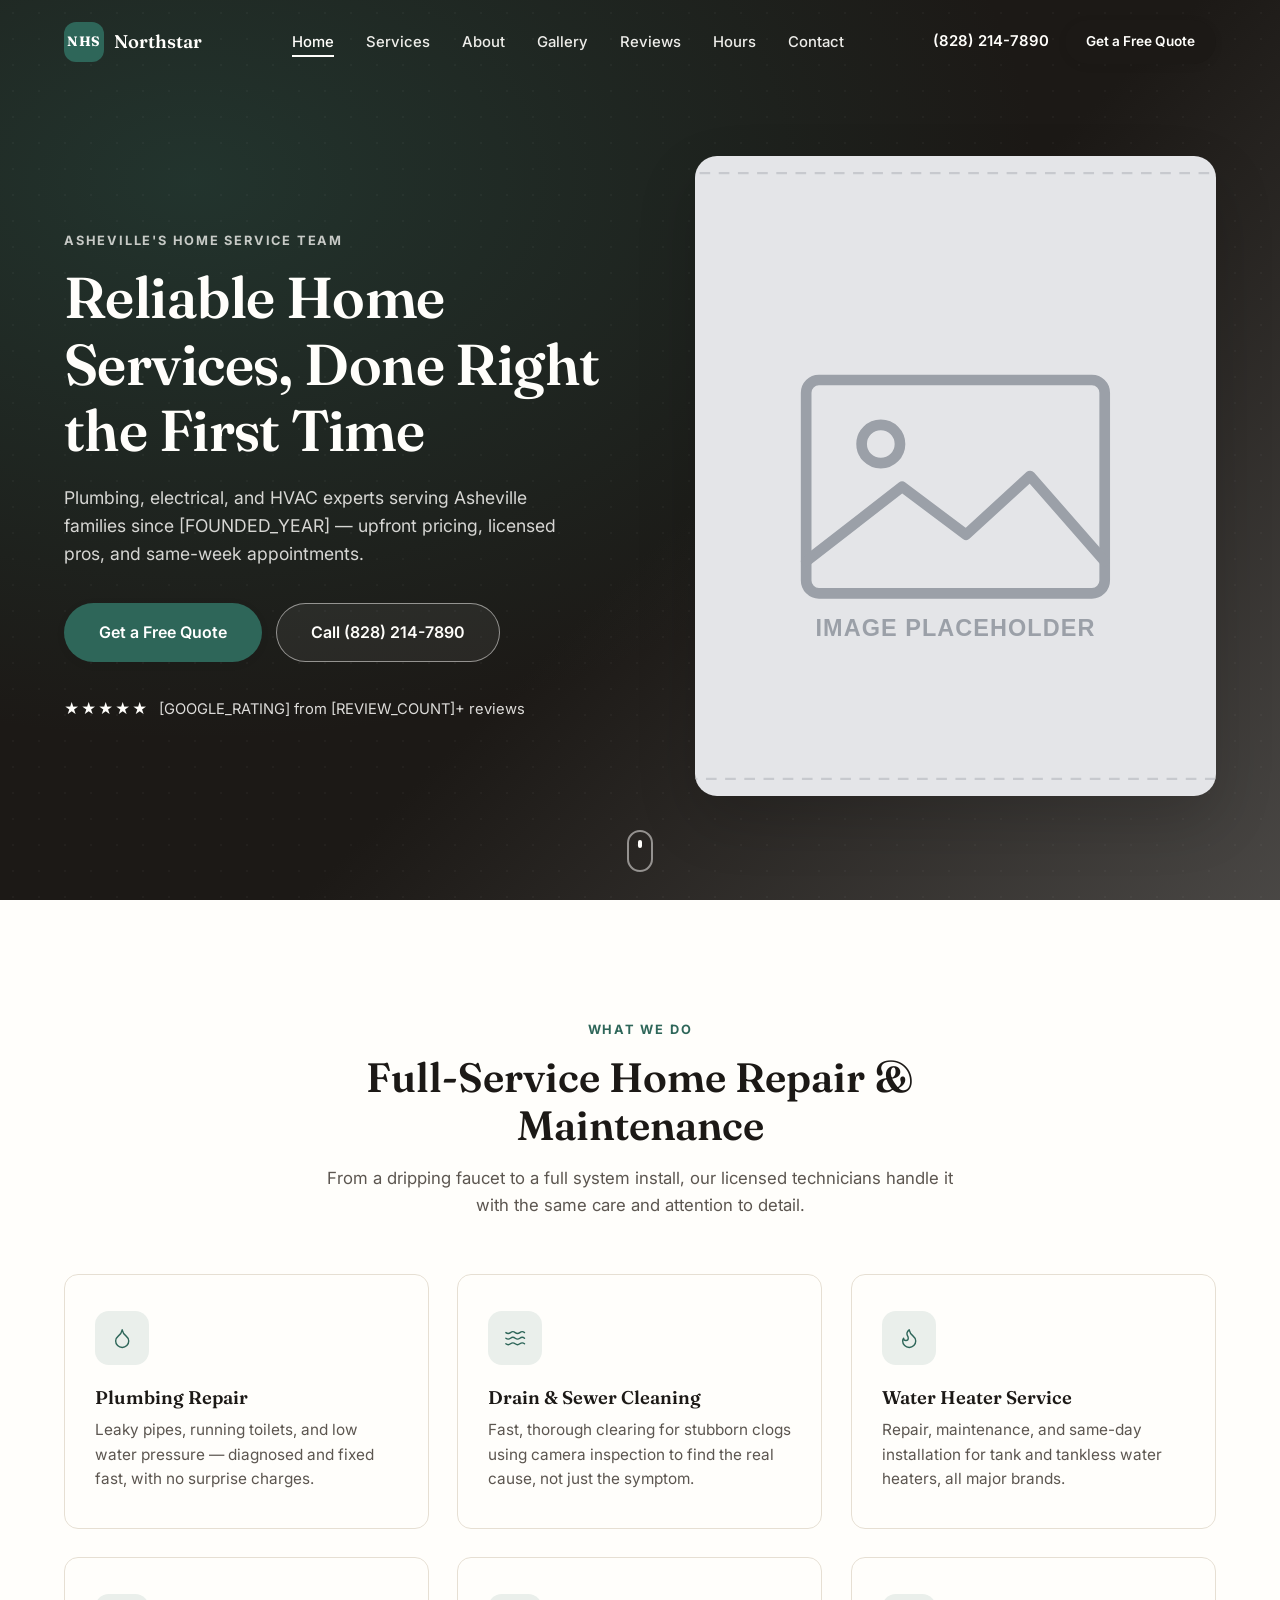
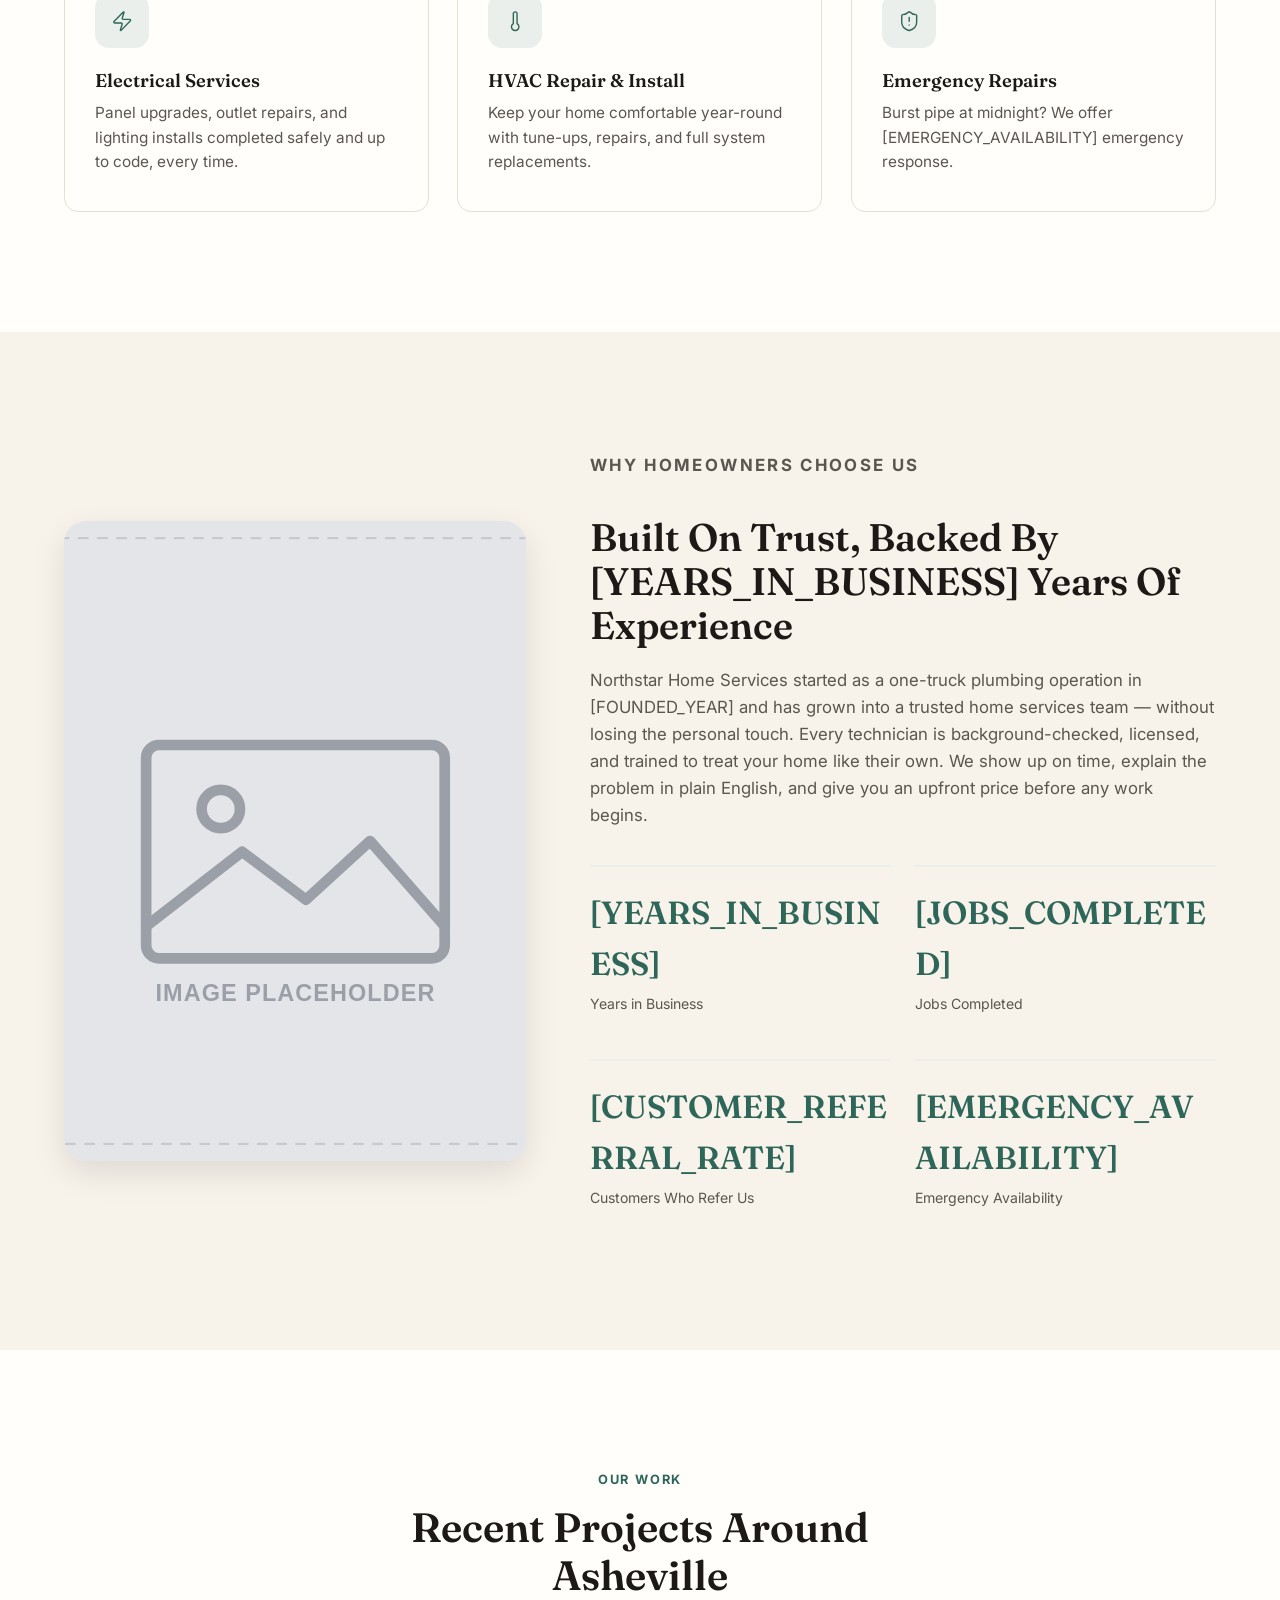
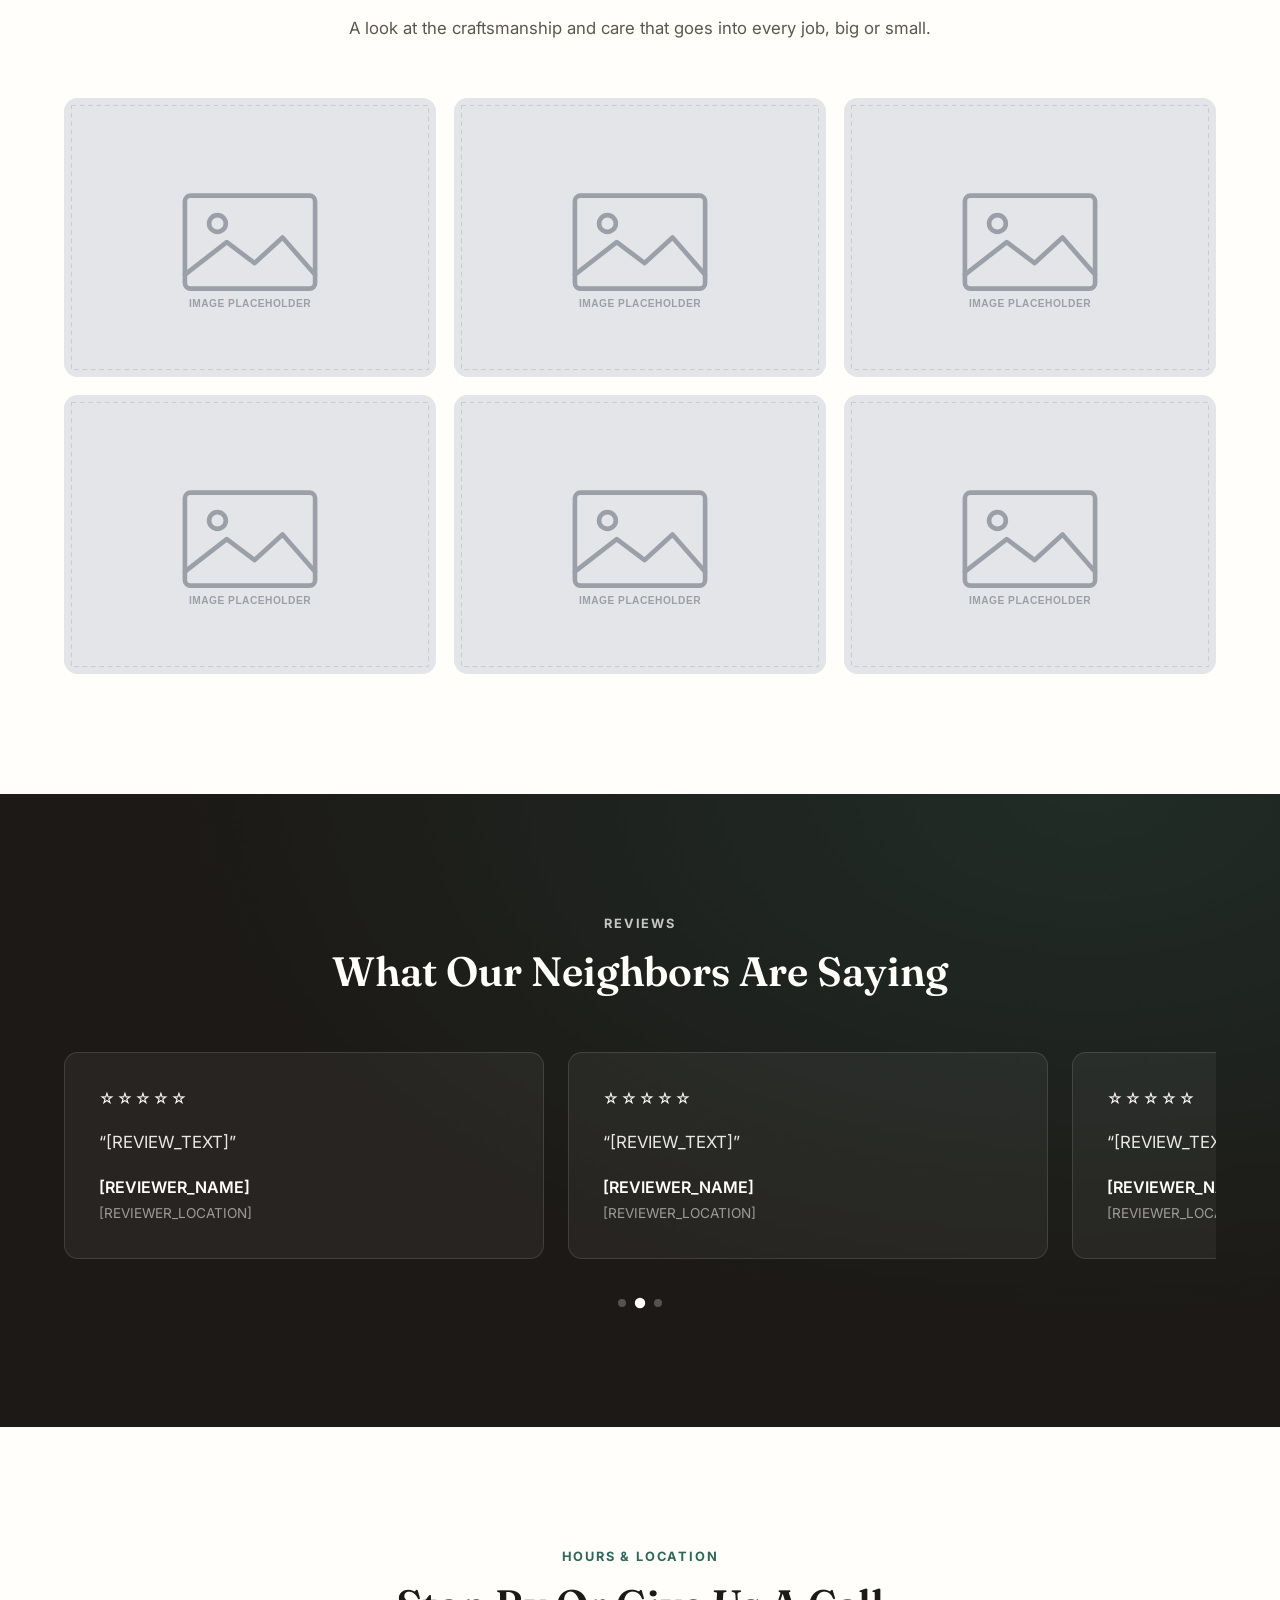
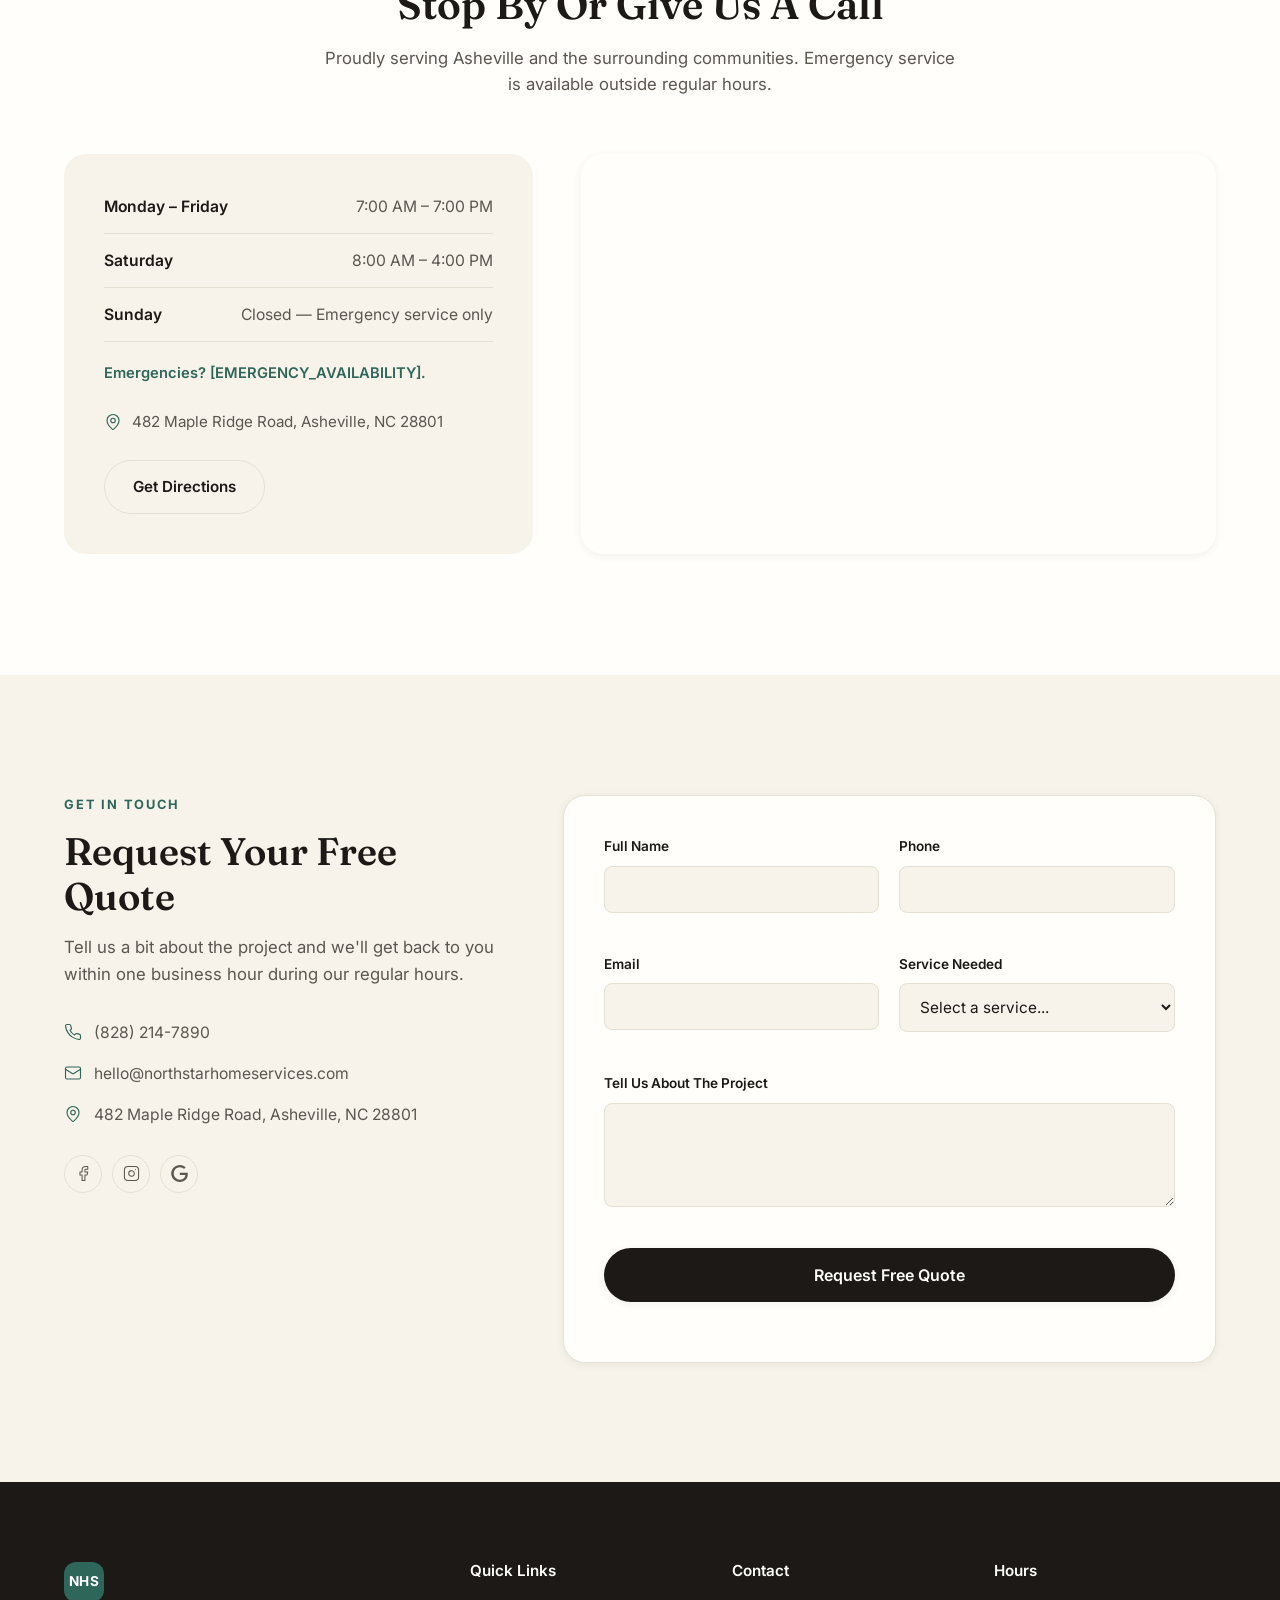
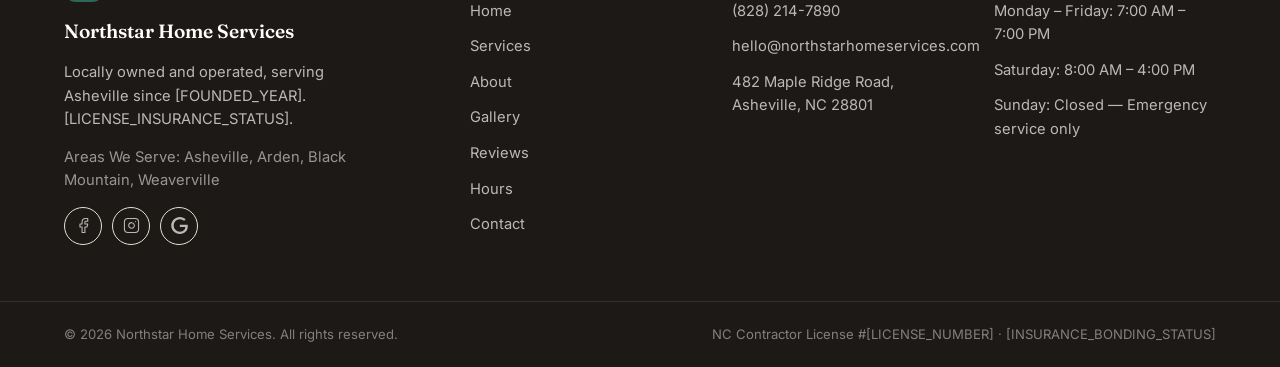
==== commit 1c41aa2e: "3b - seo metadata, json-ld, robots, sitemap, 404" ====
--- a/index.html
+++ b/index.html
@@ -6,6 +6,7 @@
 <title>Loading...</title>
 <meta name="description" content="">
 <link rel="icon" id="favicon-link" href="images/favicon.svg" type="image/svg+xml">
+<link rel="apple-touch-icon" id="apple-touch-icon-link" href="">
 <link rel="preconnect" href="https://fonts.googleapis.com">
 <link rel="preconnect" href="https://fonts.gstatic.com" crossorigin>
 <link href="https://fonts.googleapis.com/css2?family=Fraunces:opsz,wght@9..144,500;9..144,600;9..144,700&family=Inter:wght@400;500;600;700&display=swap" rel="stylesheet">
@@ -214,6 +215,7 @@
       <span class="brand-mark" id="footer-brand-mark"></span>
       <span class="brand-name" id="footer-brand-name"></span>
       <p id="footer-tagline"></p>
+      <p id="footer-service-areas" class="footer-service-areas" hidden></p>
       <div class="social-links" id="footer-social-links"></div>
     </div>
 
--- a/css/styles.css
+++ b/css/styles.css
@@ -884,6 +884,8 @@
 .footer-brand { display: flex; flex-direction: column; align-items: flex-start; gap: 14px; }
 .footer-brand .brand-name { font-family: var(--font-heading); font-size: 1.2rem; font-weight: 600; color: var(--color-bg); }
 .footer-brand p { font-size: 0.92rem; line-height: 1.6; max-width: 32ch; }
+.footer-service-areas { font-size: 0.85rem; color: color-mix(in srgb, var(--color-bg) 55%, transparent); }
+.footer-service-areas[hidden] { display: none; }
 .footer-col h3 { color: var(--color-bg); font-size: 0.95rem; font-weight: 600; margin-bottom: 20px; font-family: var(--font-body); }
 .footer-col ul { display: flex; flex-direction: column; gap: 12px; font-size: 0.92rem; }
 .footer-col a:hover { color: var(--color-bg); }
@@ -948,6 +950,31 @@
 }
 .back-to-top.is-visible { opacity: 1; visibility: visible; transform: translateY(0); }
 .back-to-top:hover { filter: brightness(1.35); transform: translateY(-3px); }
+
+/* -------------------------------------------------------------------- */
+/* 404 page                                                             */
+/* -------------------------------------------------------------------- */
+.notfound-section {
+  min-height: 70vh;
+  display: flex;
+  align-items: center;
+}
+/* Scoped to body.page-404 so this outranks the mobile ".section { padding:
+   70px 0 }" responsive rule (same specificity, later in the file, would
+   otherwise clobber padding-top below var(--header-height) on mobile). */
+body.page-404 .notfound-section {
+  /* First section on the page, directly under the fixed header — needs
+     its own top clearance the way .hero gets via padding-top on itself. */
+  padding-top: calc(var(--header-height) + 64px);
+}
+.notfound-inner { max-width: 560px; margin: 0 auto; text-align: center; }
+.notfound-inner h1 { font-size: clamp(2rem, 4vw, 2.8rem); margin-bottom: 16px; }
+.notfound-inner .section-sub { margin-bottom: 32px; }
+/* Elsewhere, the transparent/light-text header state relies on sitting
+   over the dark .hero — this page has no hero underneath it, so force
+   the solid, dark-text header state regardless of scroll position. */
+body.page-404 .site-header::before { opacity: 1; }
+body.page-404 .site-header:not(.is-scrolled) .brand { color: var(--color-text); }
 
 /* =========================================================================
    RESPONSIVE
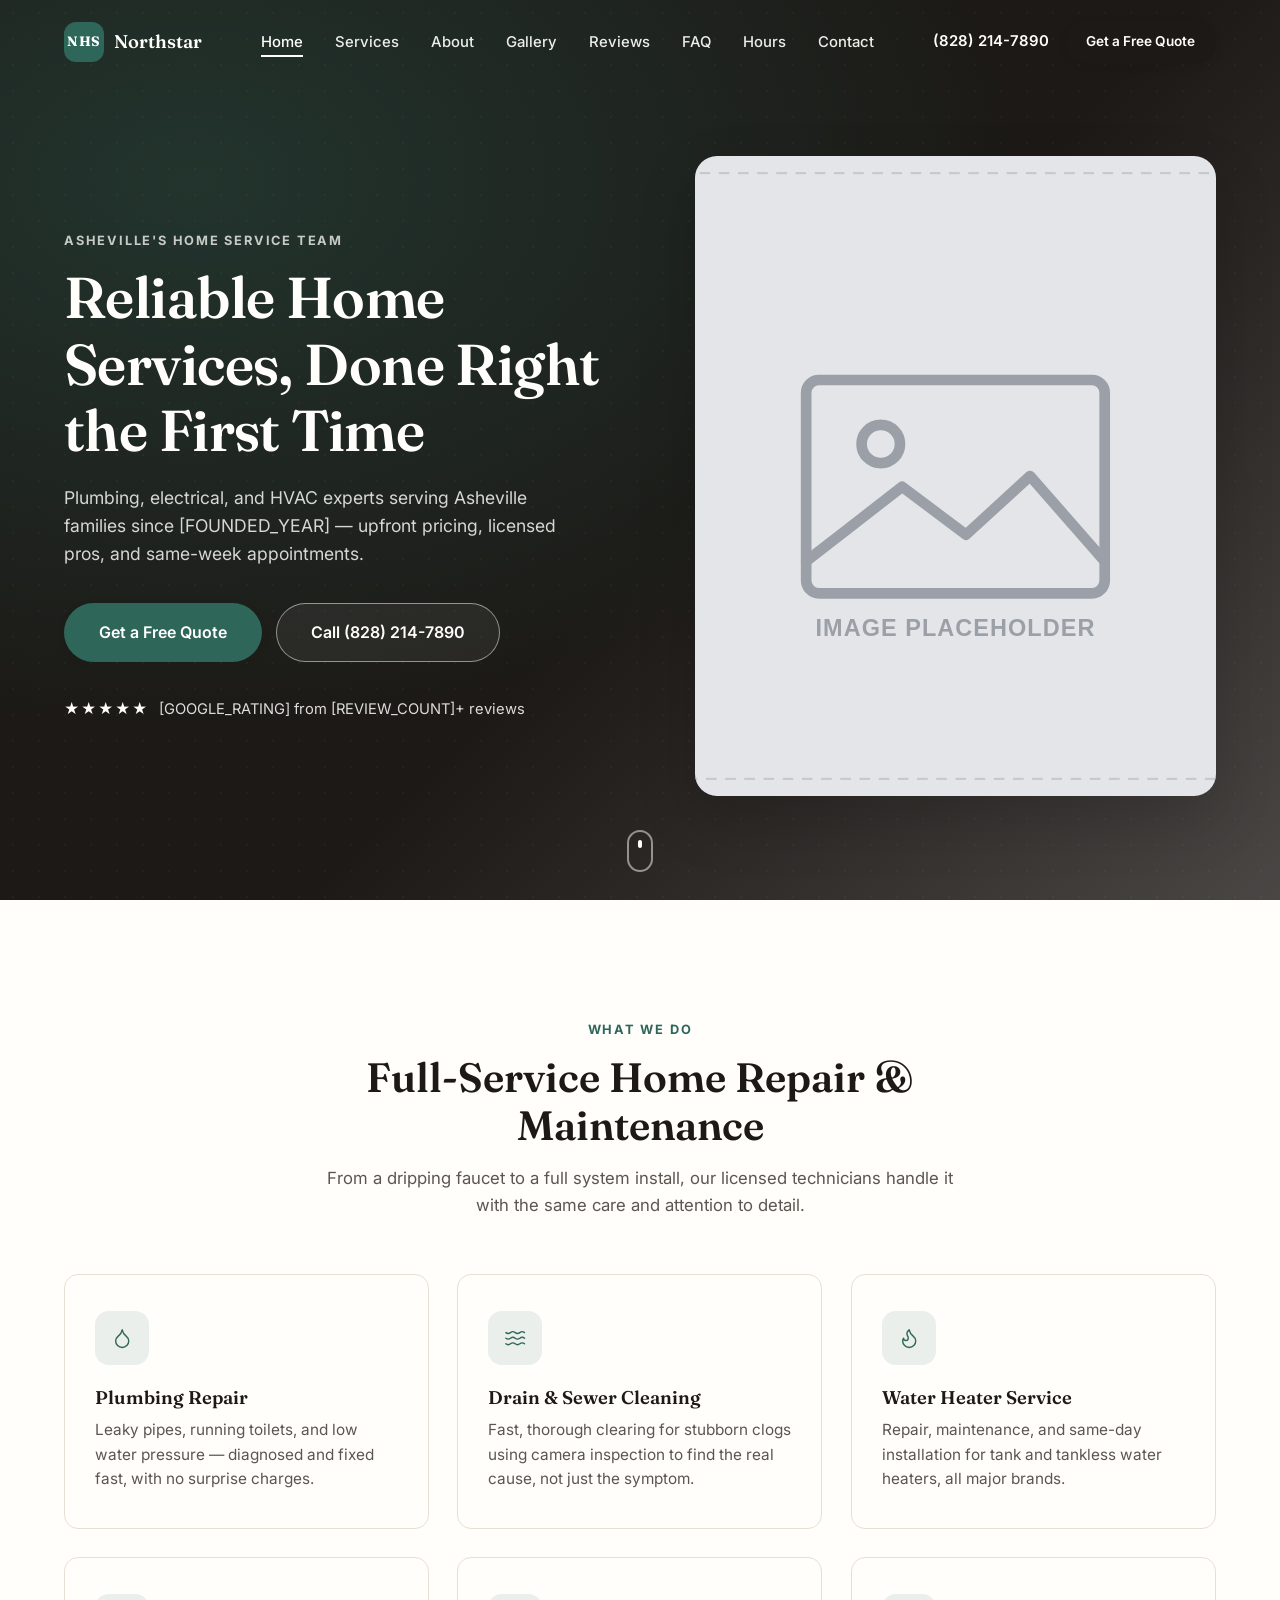
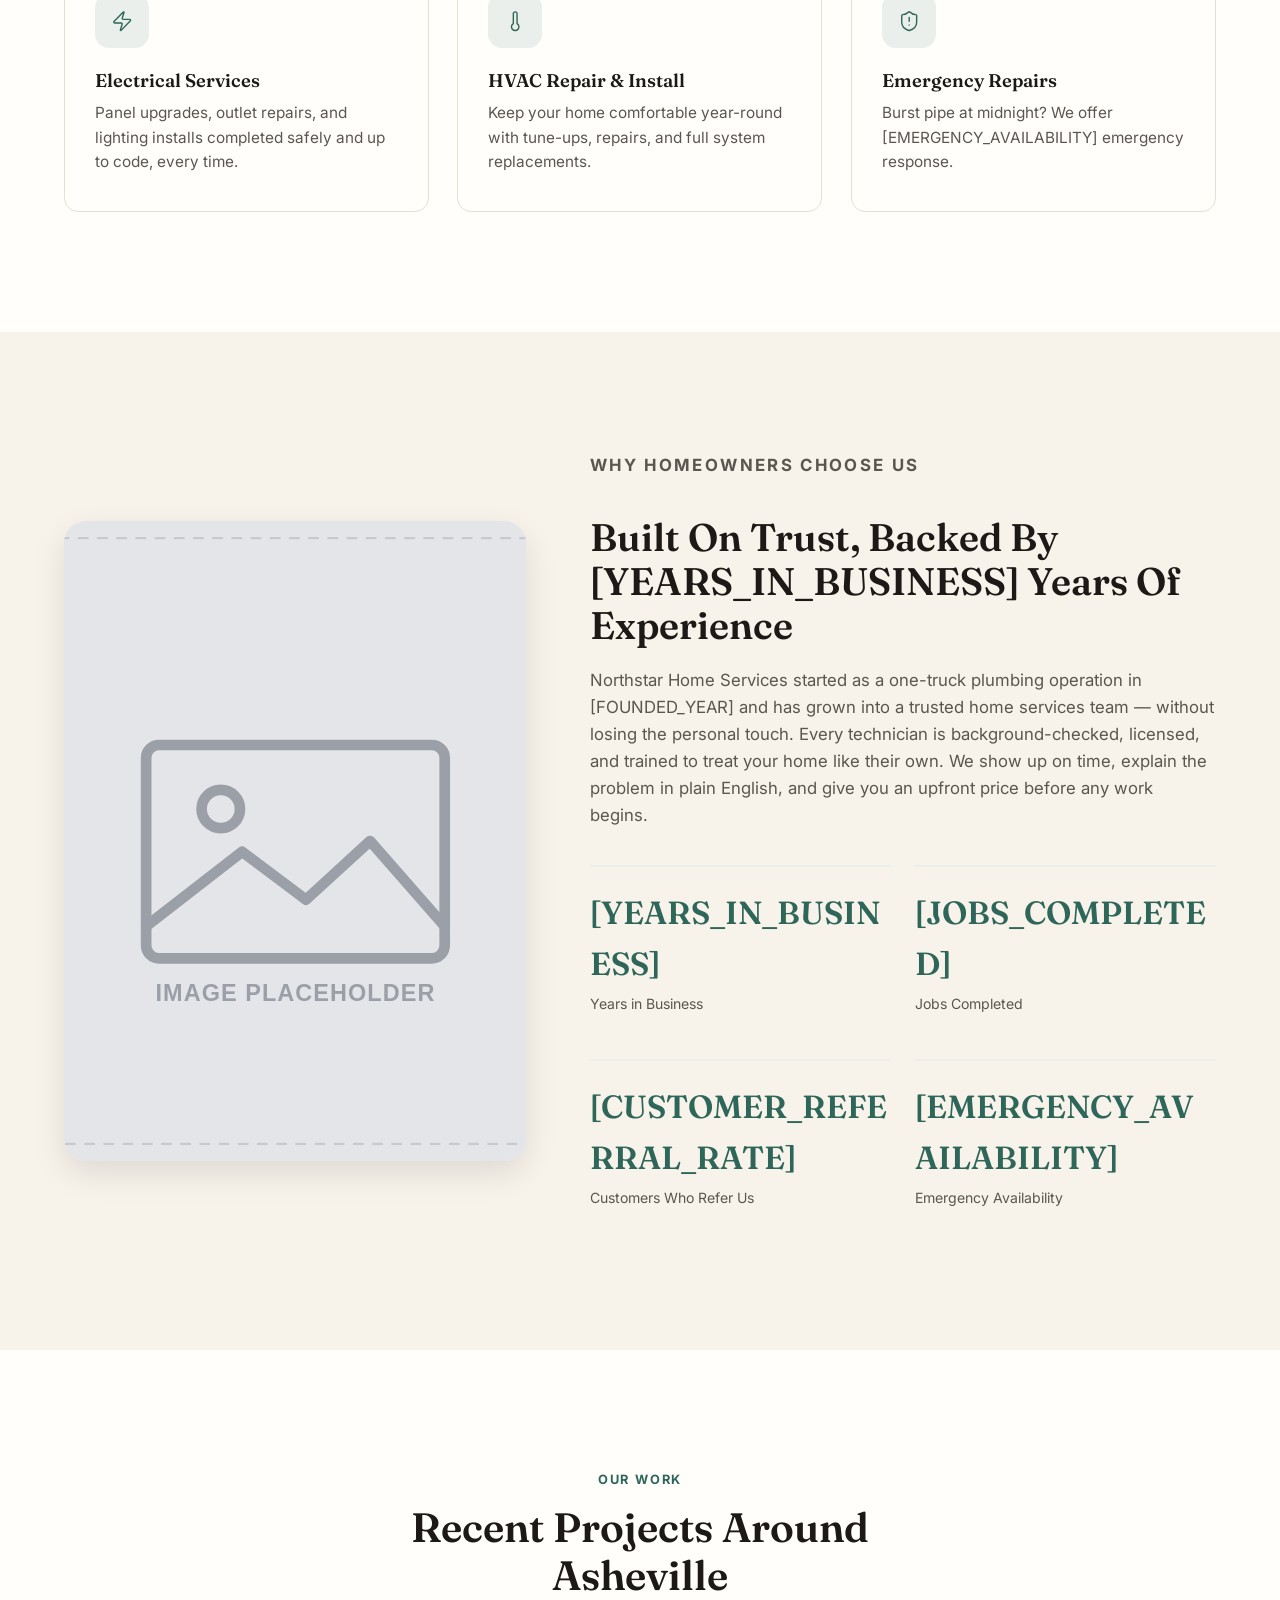
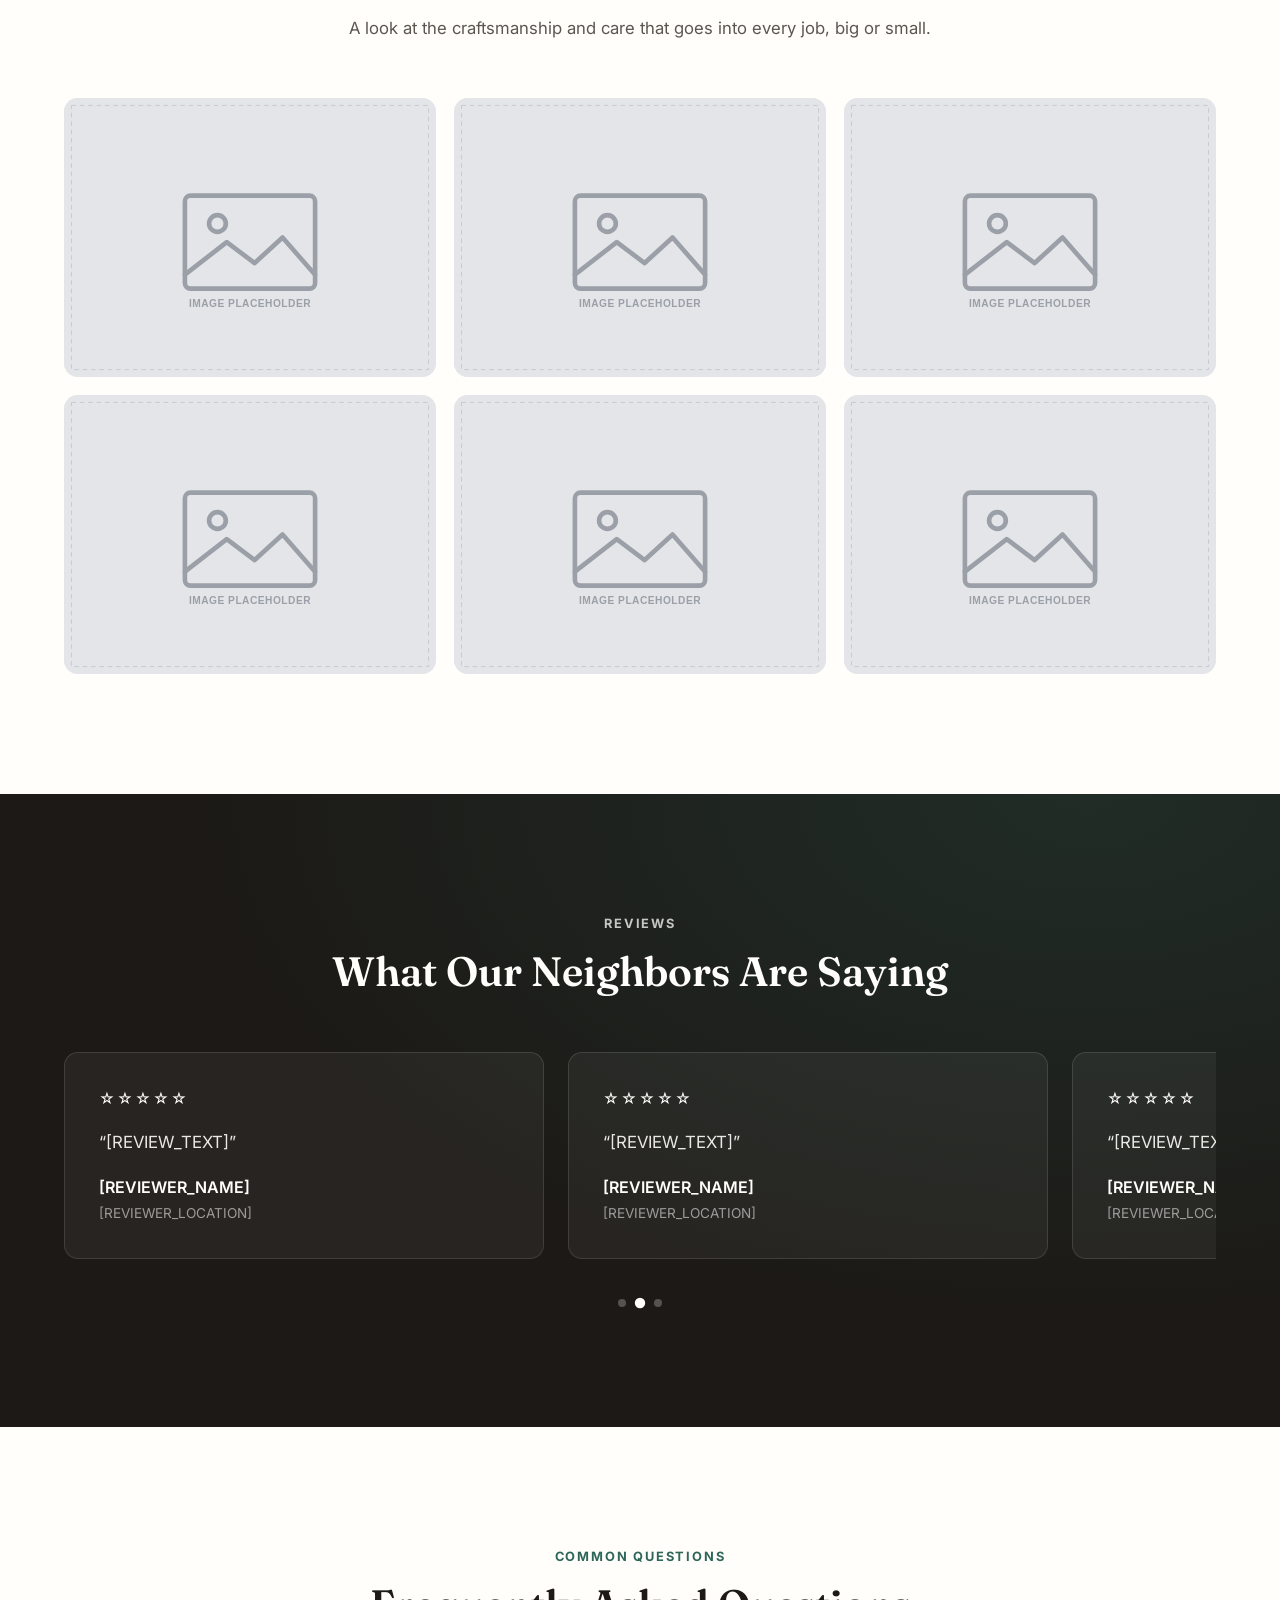
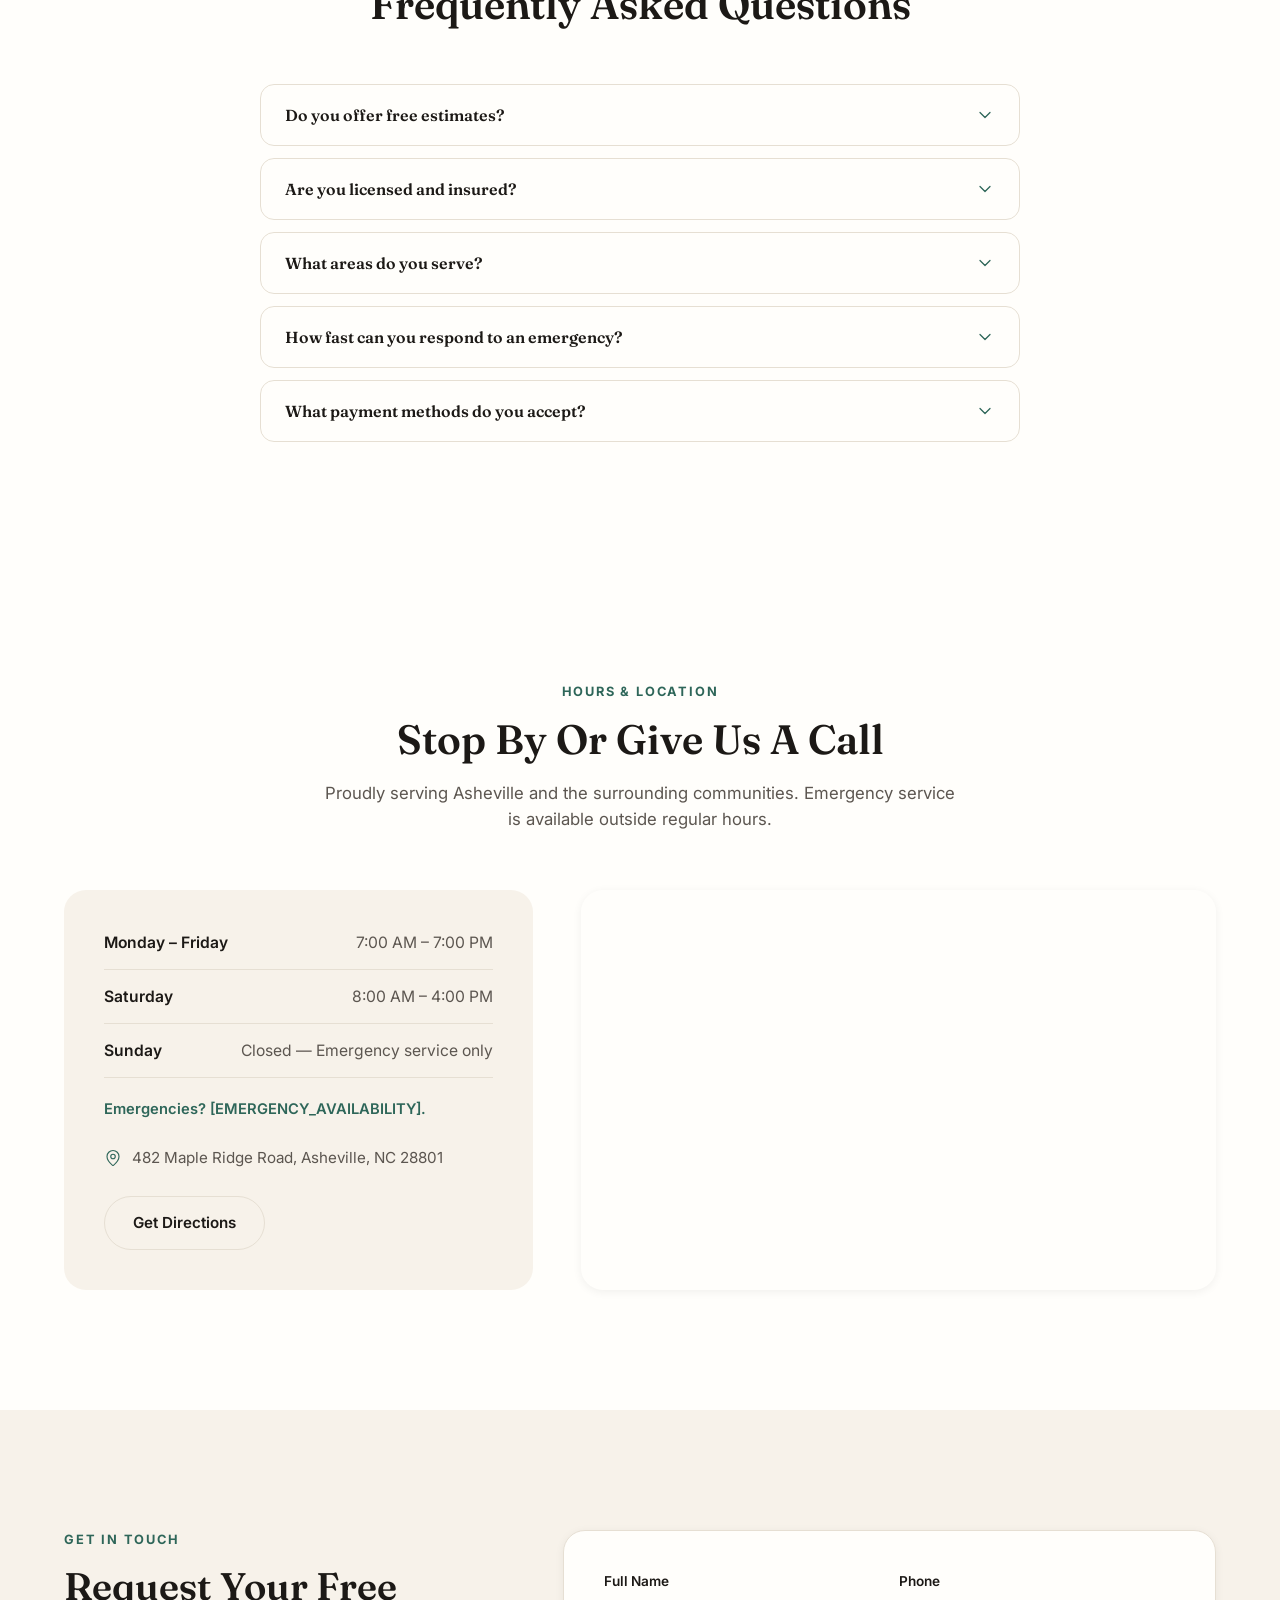
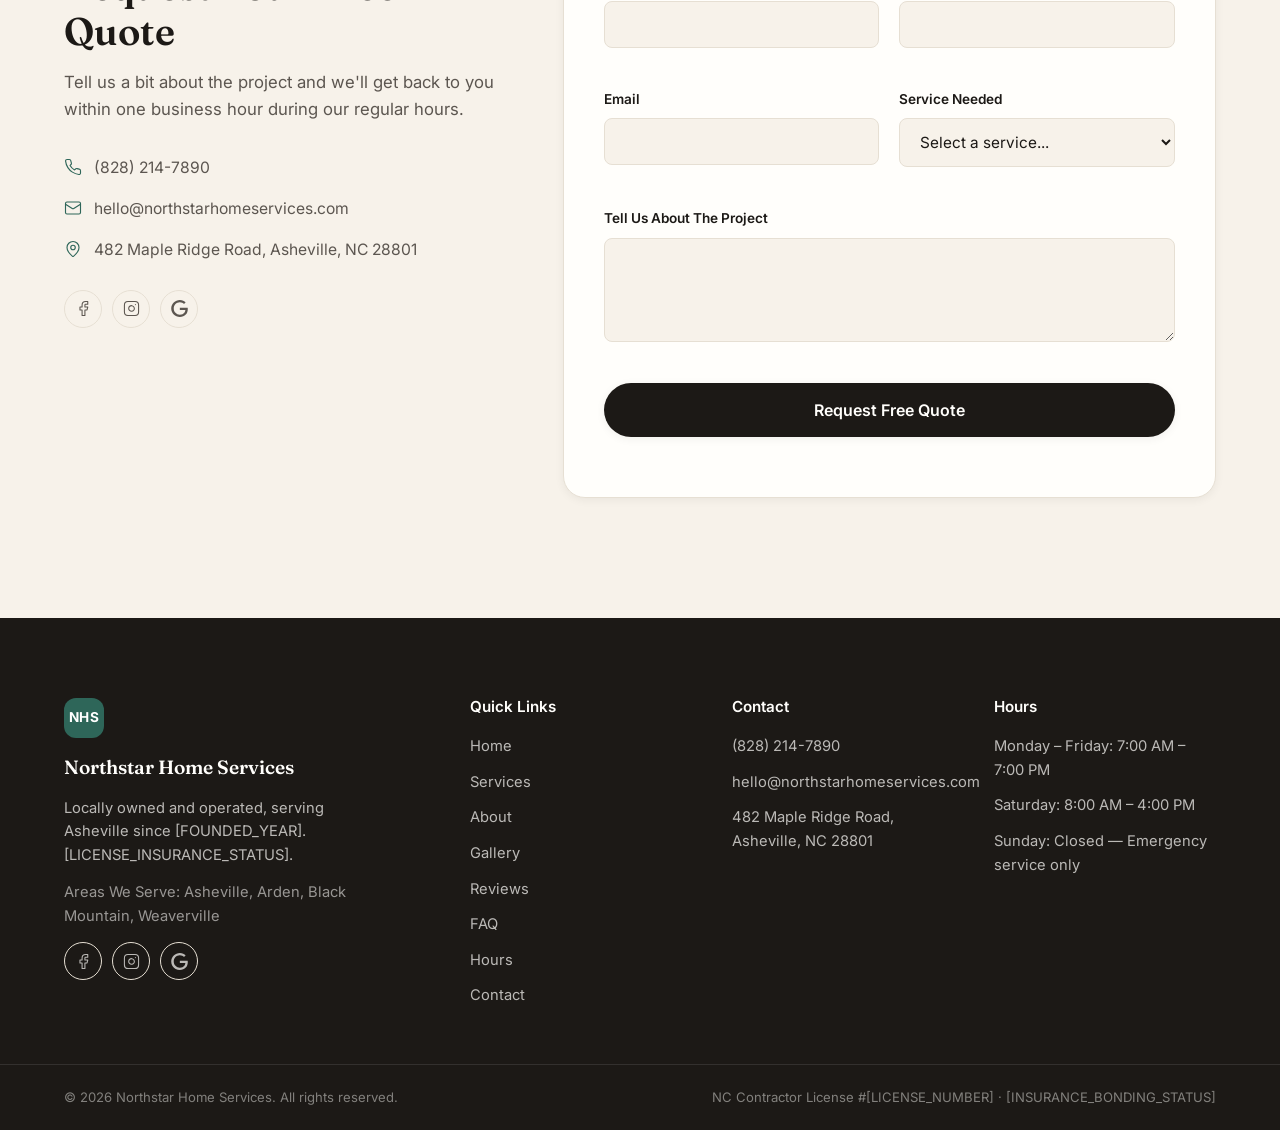
==== commit ee8b3cd4: "3b - seo metadata, json-ld, robots, sitemap, 404" ====
--- a/index.html
+++ b/index.html
@@ -14,6 +14,20 @@
 </head>
 <body>
 
+<!-- This entire page is rendered from js/config.js at runtime, so with
+     JavaScript disabled every section below is empty. Rather than leave a
+     visitor staring at a wall of blank/empty sections, hide all of it and
+     show one clear, honest notice instead. -->
+<noscript>
+  <style>body > *:not(.noscript-notice) { display: none !important; }</style>
+  <div class="noscript-notice">
+    <div class="container">
+      <h1>JavaScript Required</h1>
+      <p class="section-sub">This page loads its content dynamically and needs JavaScript enabled in your browser to display.</p>
+    </div>
+  </div>
+</noscript>
+
 <a href="#home" class="skip-link">Skip to main content</a>
 
 <!-- ============================= NAV ============================= -->
@@ -119,6 +133,17 @@
     </div>
   </section>
 
+  <!-- ============================= FAQ ============================= -->
+  <section class="section" id="faq">
+    <div class="container">
+      <div class="section-head reveal">
+        <p class="eyebrow" id="faq-eyebrow"></p>
+        <h2 id="faq-heading"></h2>
+      </div>
+      <div class="faq-list" id="faq-list"></div>
+    </div>
+  </section>
+
   <!-- ============================= HOURS + LOCATION ============================= -->
   <section class="section" id="hours">
     <div class="container">
--- a/css/styles.css
+++ b/css/styles.css
@@ -683,6 +683,52 @@
 .dot.is-active { background: var(--color-bg); transform: scale(1.3); }
 
 /* -------------------------------------------------------------------- */
+/* FAQ (accessible accordion)                                           */
+/* -------------------------------------------------------------------- */
+.faq-list { max-width: 760px; margin: 0 auto; display: flex; flex-direction: column; gap: 12px; }
+.faq-item {
+  background: var(--color-bg);
+  border: 1px solid var(--color-border);
+  border-radius: var(--radius-md);
+  overflow: hidden;
+  transition: border-color var(--dur-hover) var(--ease);
+}
+.faq-item.is-open { border-color: var(--color-accent); }
+.faq-question { margin: 0; }
+.faq-trigger {
+  width: 100%;
+  display: flex;
+  align-items: center;
+  justify-content: space-between;
+  gap: 16px;
+  padding: 20px 24px;
+  background: none;
+  border: none;
+  text-align: left;
+  font-family: inherit;
+  font-size: 1rem;
+  font-weight: 600;
+  color: var(--color-text);
+}
+.faq-icon {
+  flex-shrink: 0;
+  width: 20px; height: 20px;
+  color: var(--color-accent);
+  transition: transform var(--dur-hover) var(--ease);
+}
+.faq-item.is-open .faq-icon { transform: rotate(180deg); }
+/* Grid-rows trick animates to an unknown content height without JS
+   measuring pixels — 0fr collapses, 1fr reveals, both transitionable. */
+.faq-panel-wrap {
+  display: grid;
+  grid-template-rows: 0fr;
+  transition: grid-template-rows var(--dur-med) var(--ease);
+}
+.faq-item.is-open .faq-panel-wrap { grid-template-rows: 1fr; }
+.faq-panel { overflow: hidden; }
+.faq-panel p { padding: 0 24px 20px; color: var(--color-text-muted); line-height: 1.6; }
+
+/* -------------------------------------------------------------------- */
 /* Hours + Map                                                          */
 /* -------------------------------------------------------------------- */
 .hours-inner {
@@ -800,7 +846,6 @@
 .form-field input:focus,
 .form-field select:focus,
 .form-field textarea:focus {
-  outline: none;
   border-color: var(--color-accent);
   background: var(--color-bg);
   box-shadow: 0 0 0 4px color-mix(in srgb, var(--color-accent) 15%, transparent);
@@ -970,6 +1015,10 @@
 .notfound-inner { max-width: 560px; margin: 0 auto; text-align: center; }
 .notfound-inner h1 { font-size: clamp(2rem, 4vw, 2.8rem); margin-bottom: 16px; }
 .notfound-inner .section-sub { margin-bottom: 32px; }
+
+.noscript-notice { padding: 120px 24px; text-align: center; }
+.noscript-notice h1 { font-size: clamp(1.8rem, 4vw, 2.4rem); margin-bottom: 16px; }
+.noscript-notice .section-sub { max-width: 480px; margin: 0 auto; }
 /* Elsewhere, the transparent/light-text header state relies on sitting
    over the dark .hero — this page has no hero underneath it, so force
    the solid, dark-text header state regardless of scroll position. */
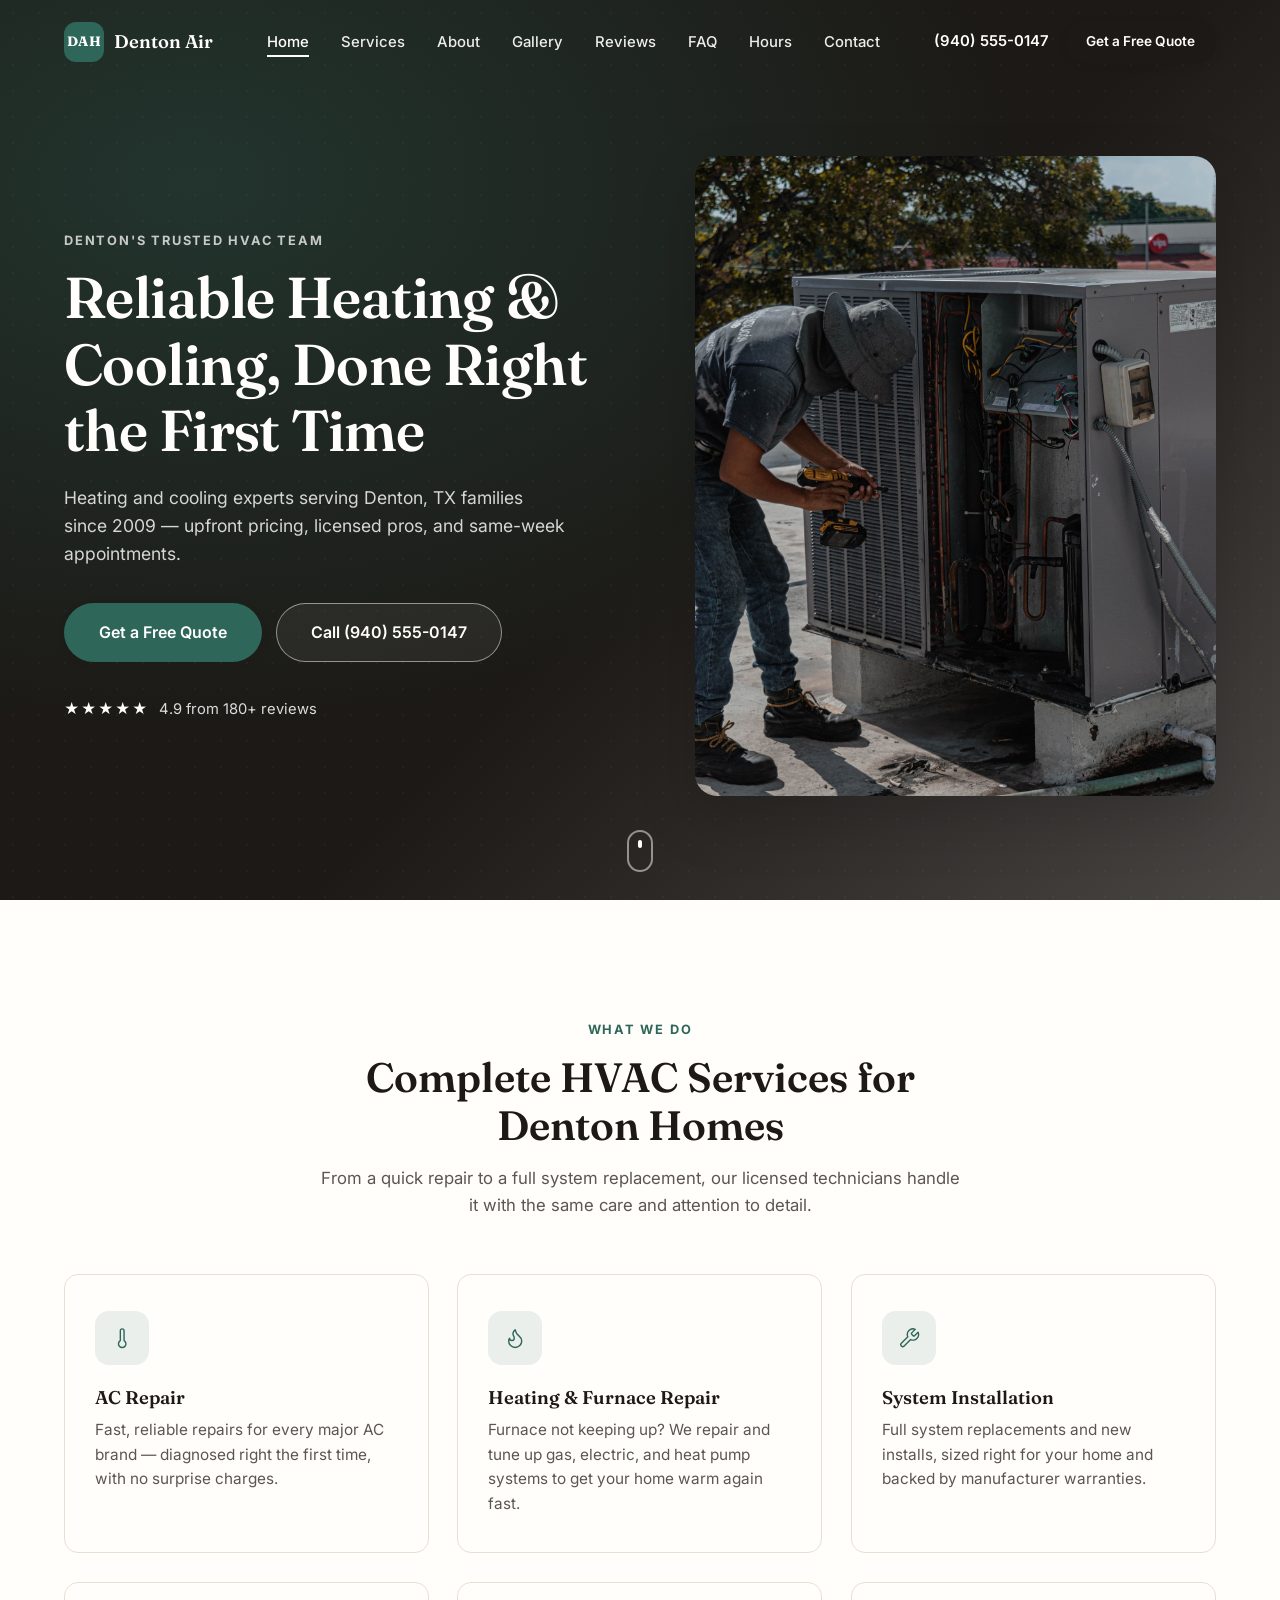
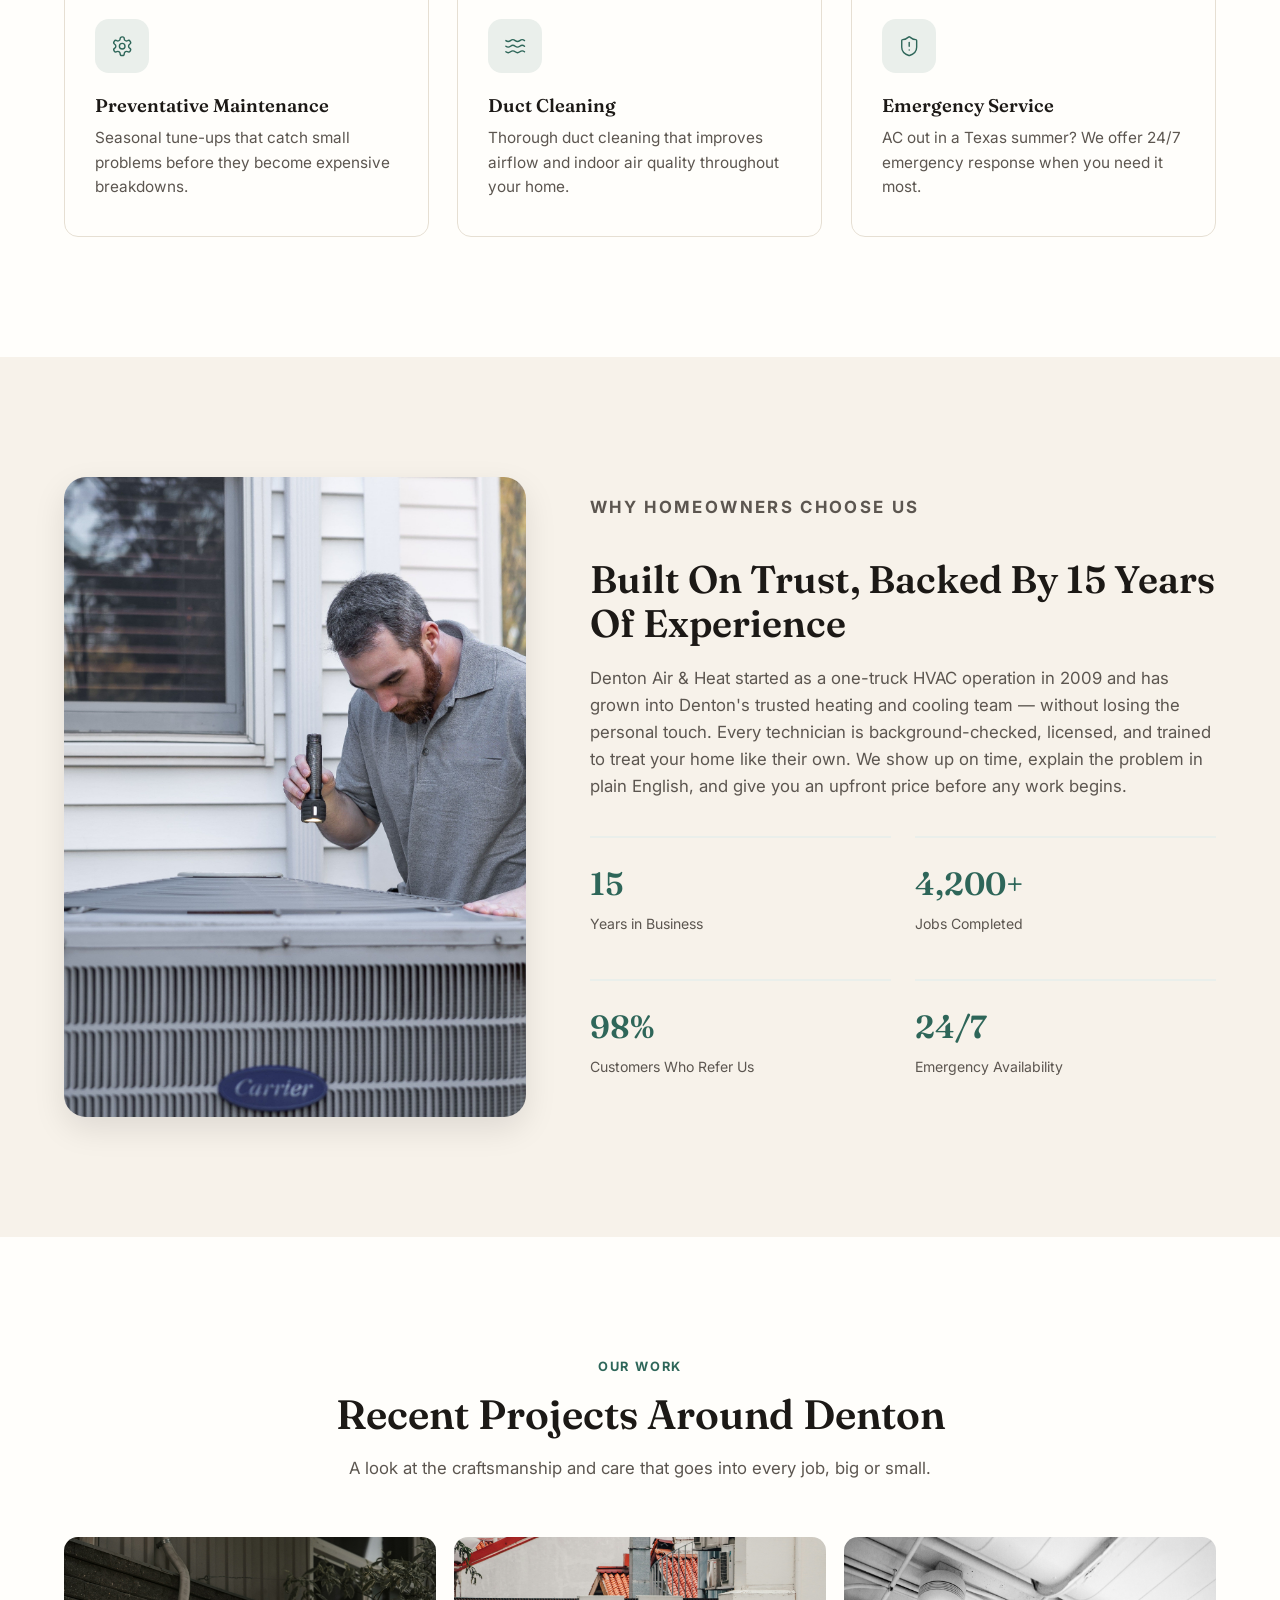
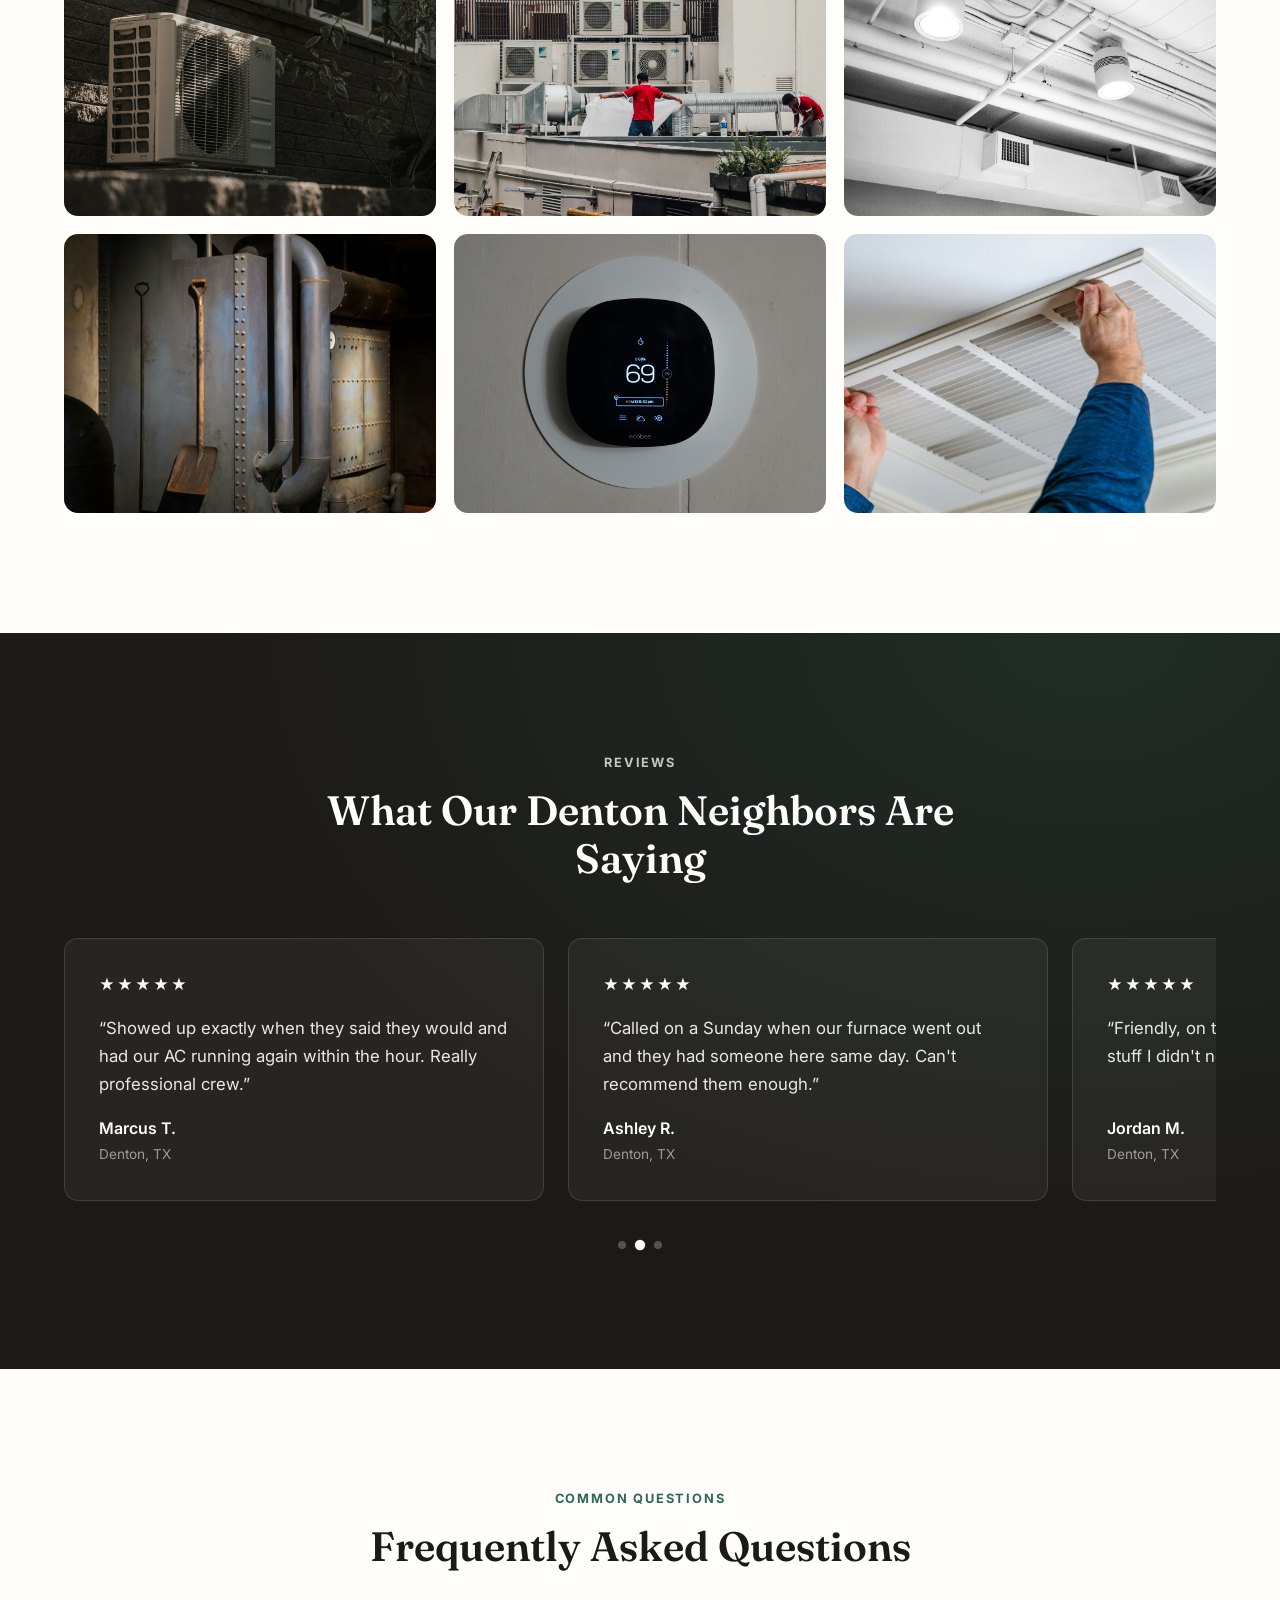
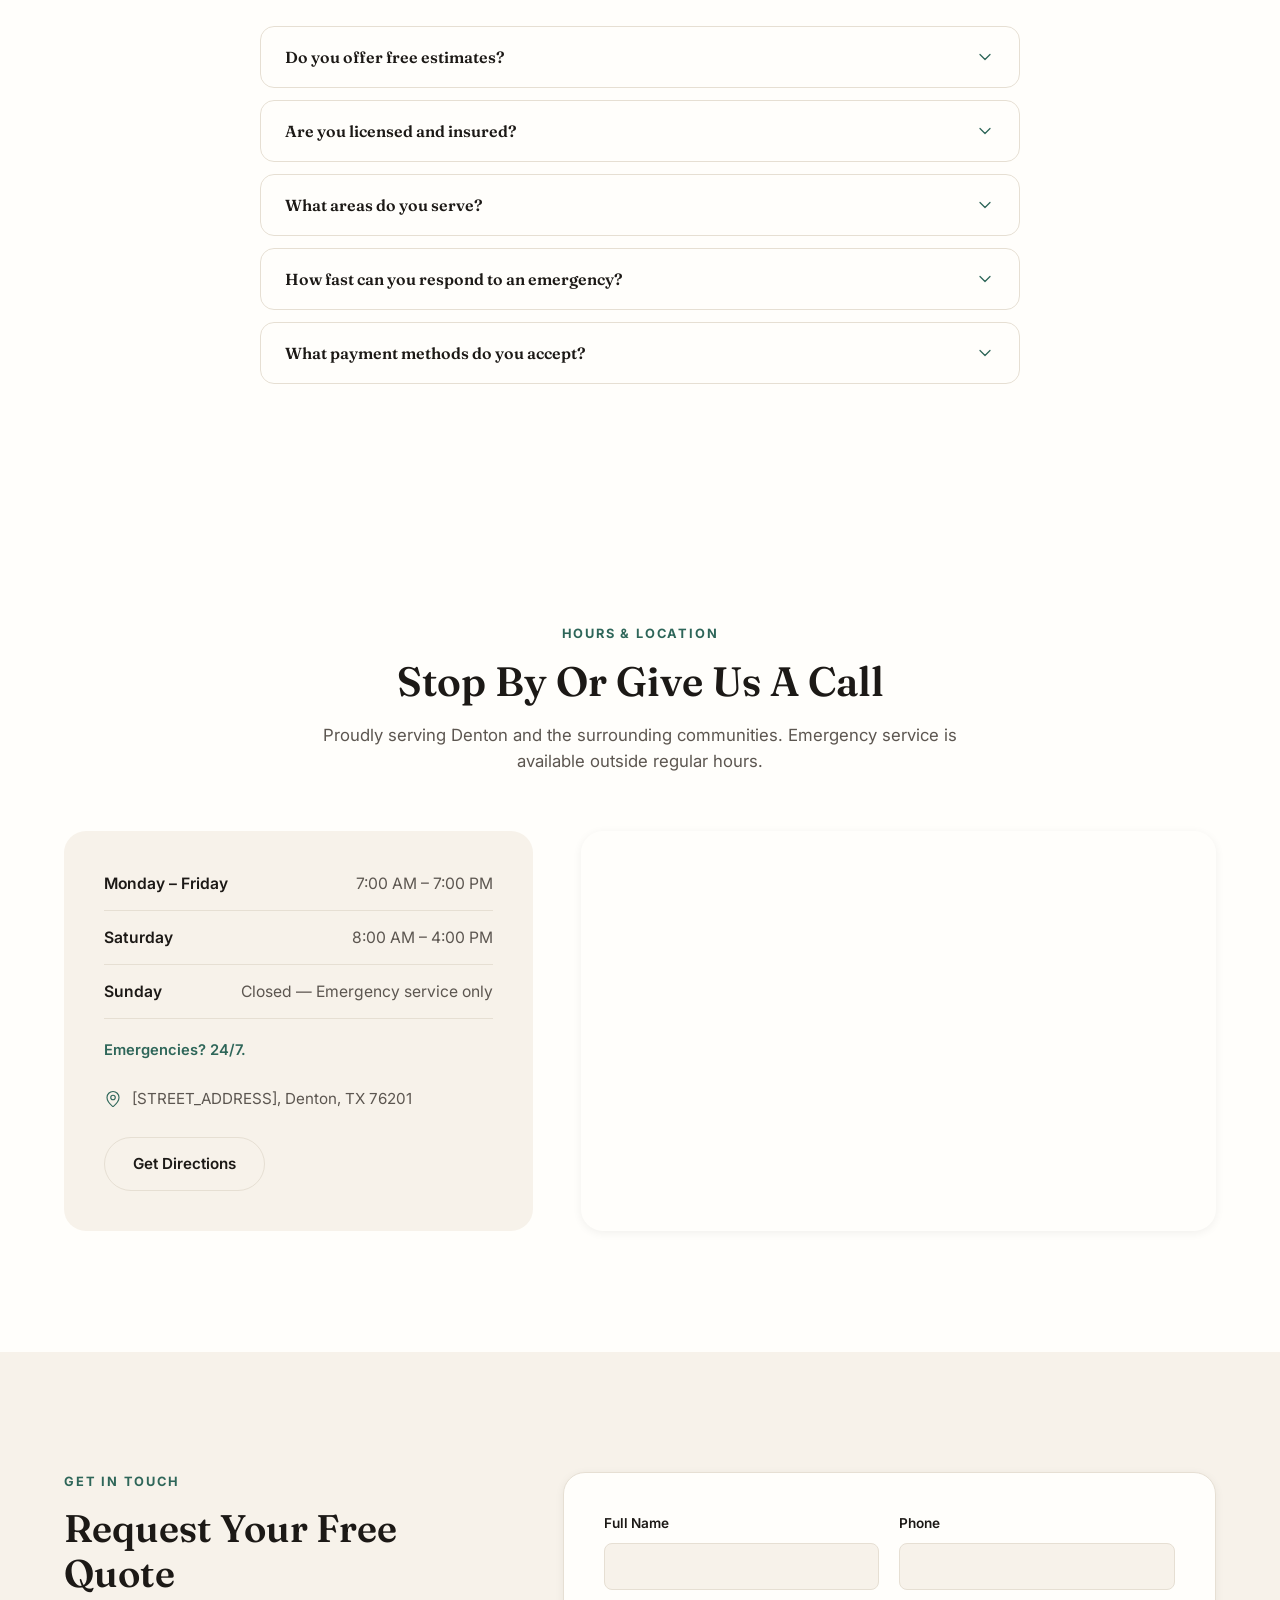
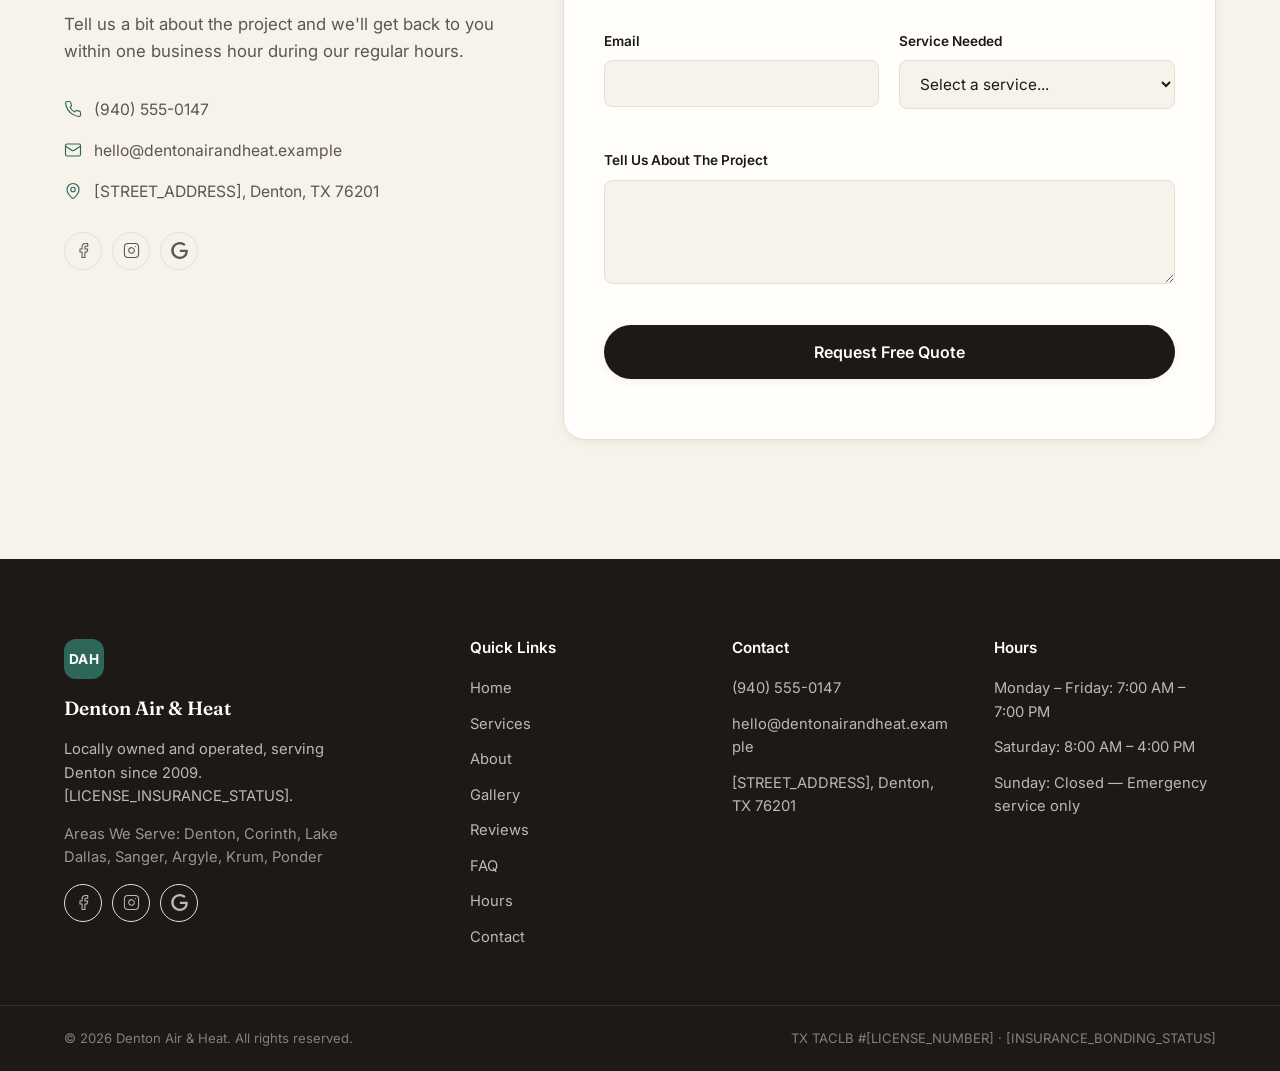
==== commit 53856e79: "switch from formspree to web3forms" ====
--- a/index.html
+++ b/index.html
@@ -211,11 +211,14 @@
             <span class="field-error" id="cf-message-error" aria-live="polite"></span>
           </div>
 
-          <input type="hidden" name="_subject" id="cf-subject">
+          <input type="hidden" name="access_key" id="cf-access-key">
+          <input type="hidden" name="subject" id="cf-subject">
 
           <!-- Honeypot: hidden from sighted/keyboard/screen-reader users, but
                a naive spam bot that fills every field will fill this one too.
-               Formspree drops submissions where "_gotcha" is non-empty. -->
+               Checked in JS before the request is ever sent — if it's
+               filled, the submission is quietly dropped instead of reaching
+               the form endpoint. -->
           <div class="hp-field" aria-hidden="true">
             <label for="cf-hp">Leave this field blank</label>
             <input type="text" id="cf-hp" name="_gotcha" tabindex="-1" autocomplete="off">
--- a/css/styles.css
+++ b/css/styles.css
@@ -86,6 +86,10 @@
   -webkit-font-smoothing: antialiased;
   text-rendering: optimizeLegibility;
   line-height: 1.6;
+  /* Global safety net: a long unbreakable token (a [BRACKET_PLACEHOLDER],
+     an email, an unbroken URL) shouldn't be able to force horizontal
+     scroll at narrow widths — normal space-separated text is unaffected. */
+  overflow-wrap: break-word;
 }
 
 body.no-scroll { overflow: hidden; }
@@ -800,7 +804,11 @@
 
 .contact-info-list { display: flex; flex-direction: column; gap: 16px; margin-bottom: 28px; }
 .contact-info-list li { display: flex; align-items: center; gap: 12px; font-size: 0.98rem; }
-.contact-info-list .icon { color: var(--color-accent); }
+.contact-info-list .icon { color: var(--color-accent); flex-shrink: 0; }
+/* A long email/address is an unbreakable string by default — without
+   this, a flex row won't wrap it and can overflow at narrow widths. */
+.contact-info-list a,
+.contact-info-list span { min-width: 0; overflow-wrap: anywhere; }
 .contact-info-list a:hover { color: var(--color-accent); }
 
 .social-links { display: flex; gap: 10px; }
@@ -933,6 +941,9 @@
 .footer-service-areas[hidden] { display: none; }
 .footer-col h3 { color: var(--color-bg); font-size: 0.95rem; font-weight: 600; margin-bottom: 20px; font-family: var(--font-body); }
 .footer-col ul { display: flex; flex-direction: column; gap: 12px; font-size: 0.92rem; }
+/* Same overflow risk as .contact-info-list — a long email is unbreakable
+   by default and can push a flex-column child wider than its container. */
+.footer-col ul li { min-width: 0; overflow-wrap: anywhere; }
 .footer-col a:hover { color: var(--color-bg); }
 .footer-col .social-links a { border-color: color-mix(in srgb, var(--color-bg) 18%, transparent); color: var(--color-bg); }
 
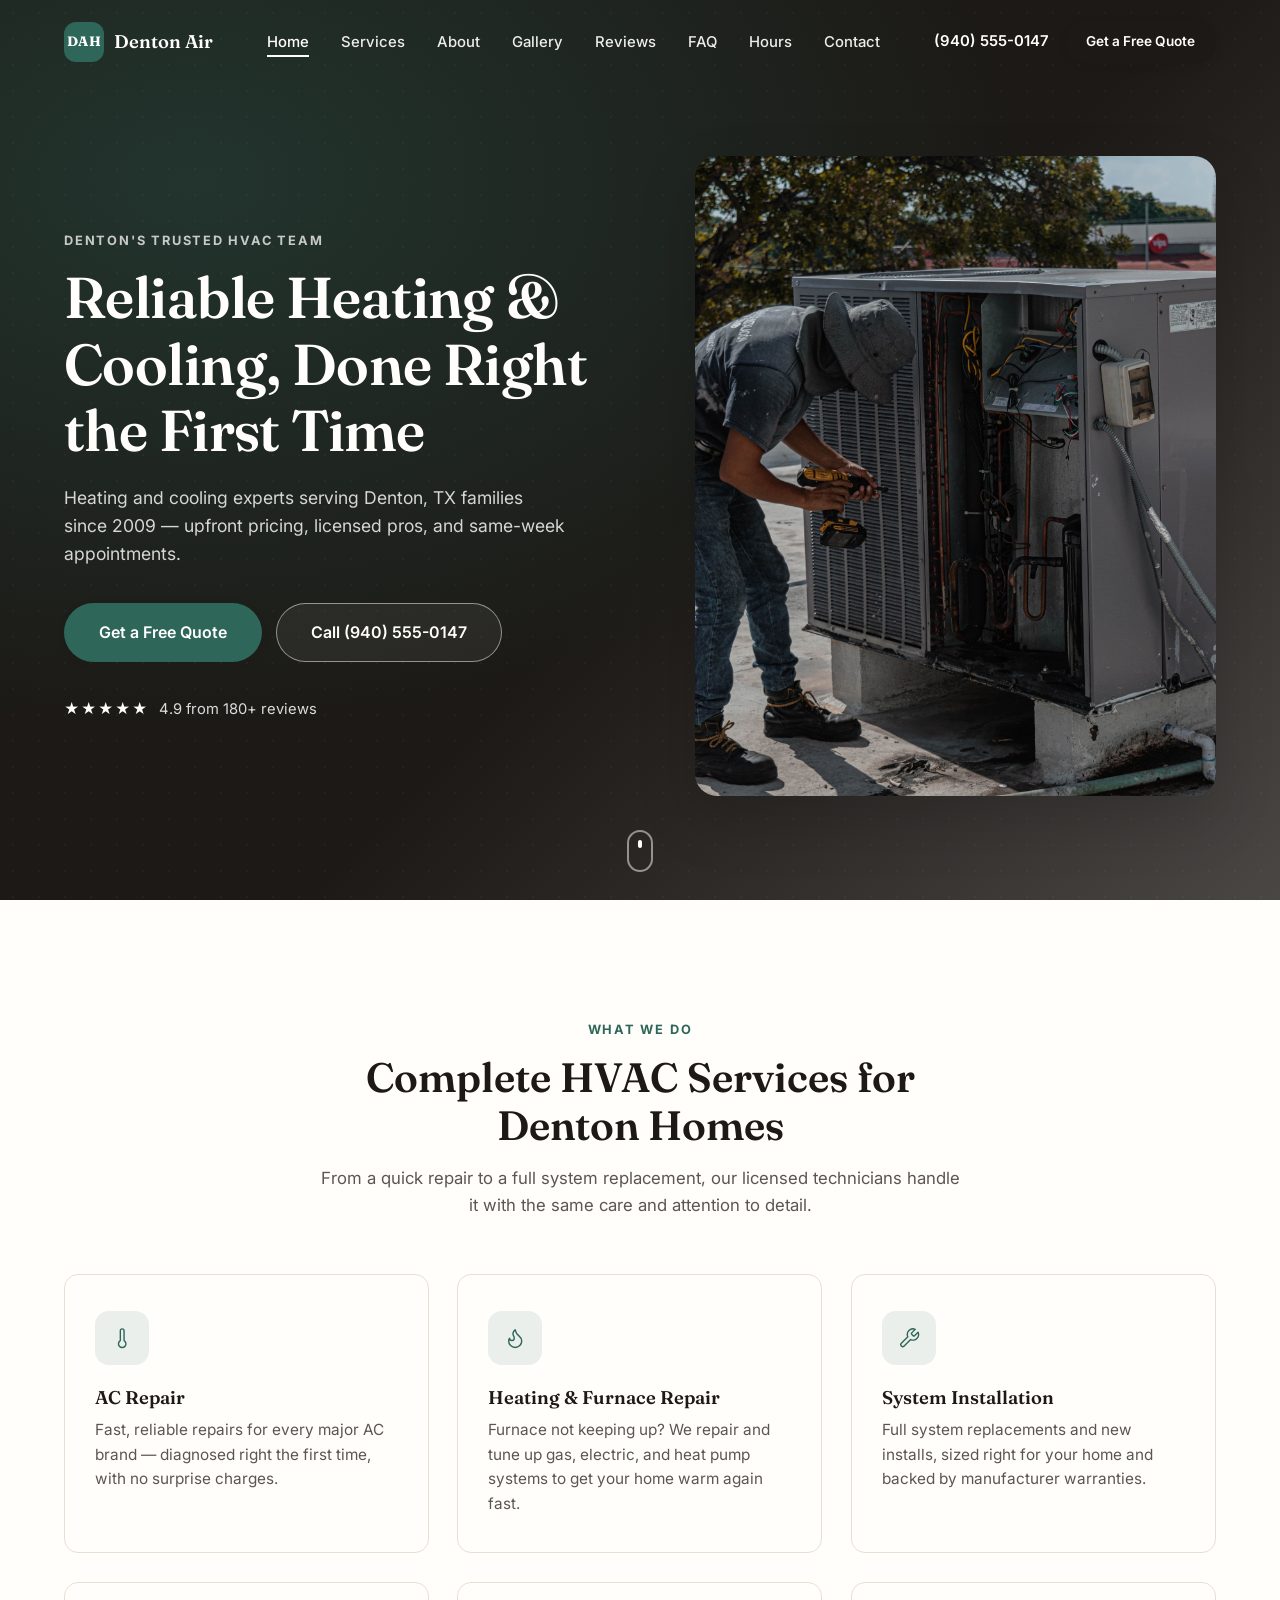
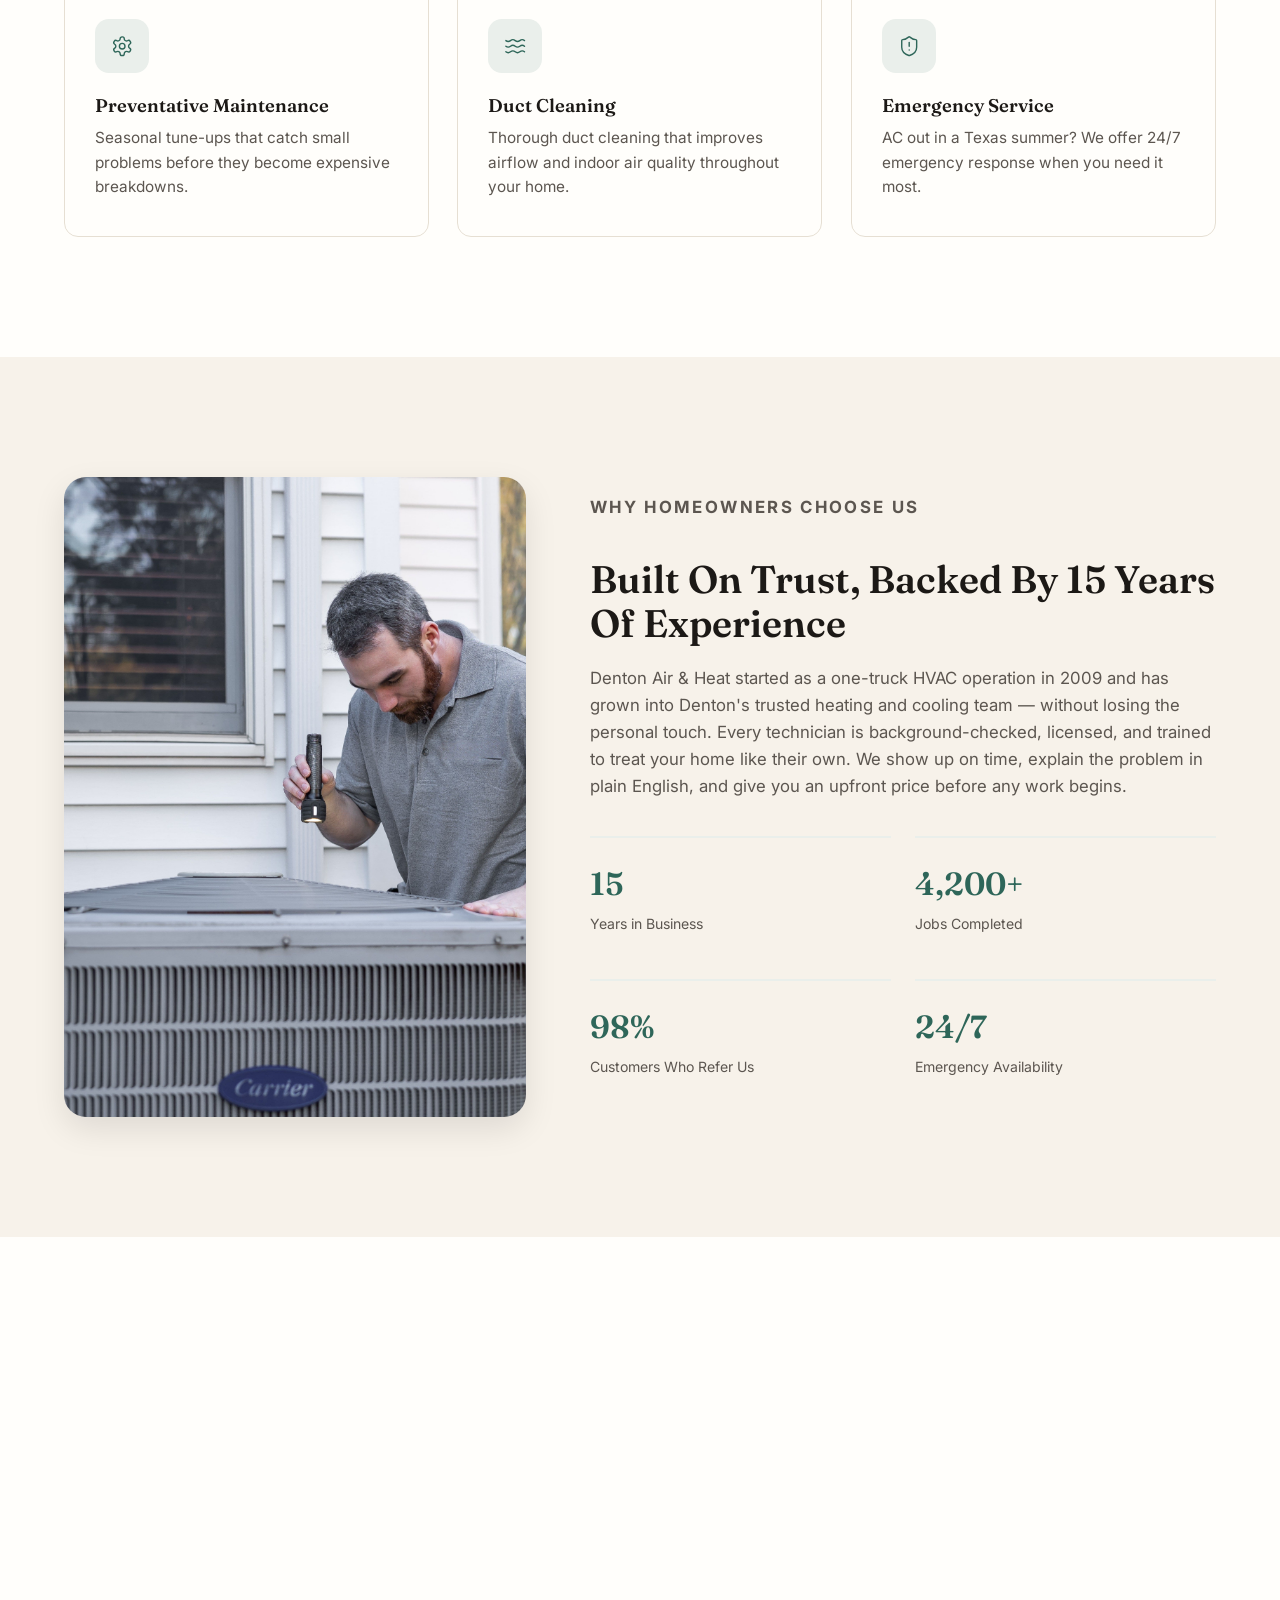
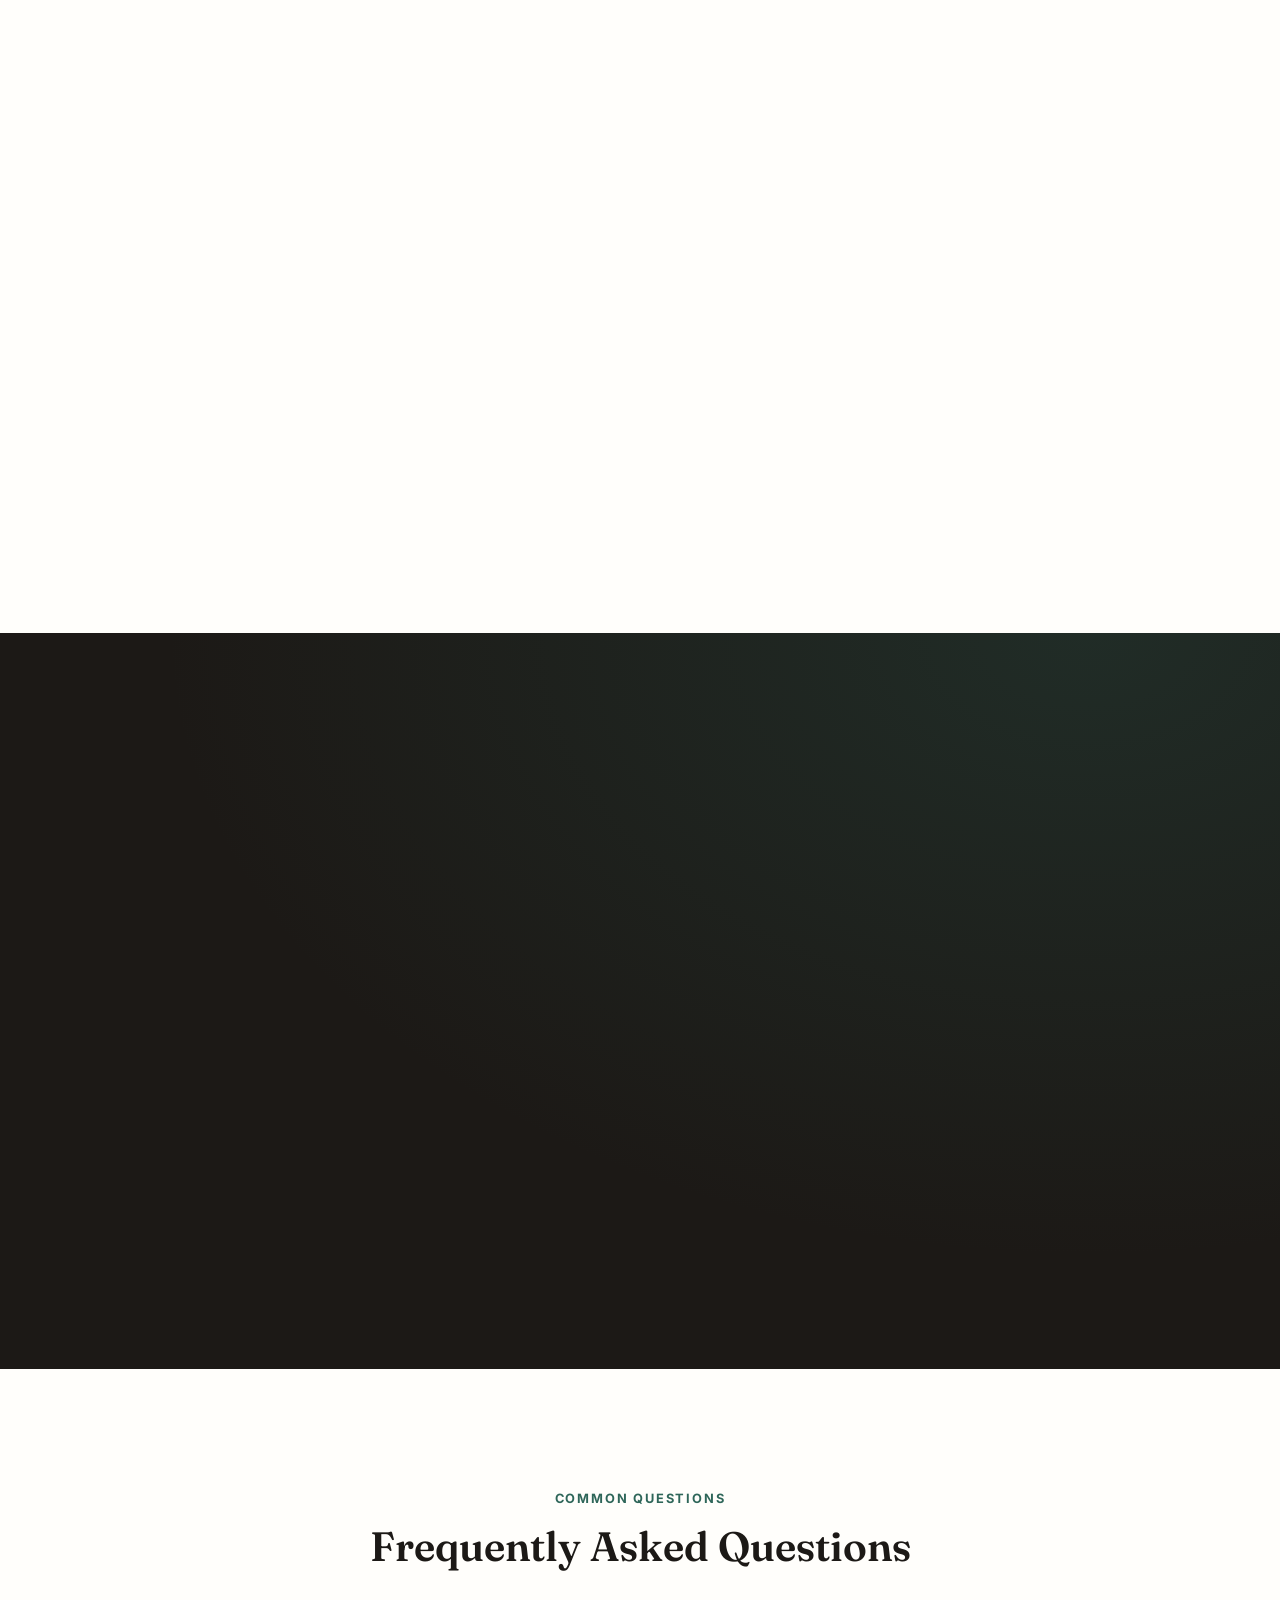
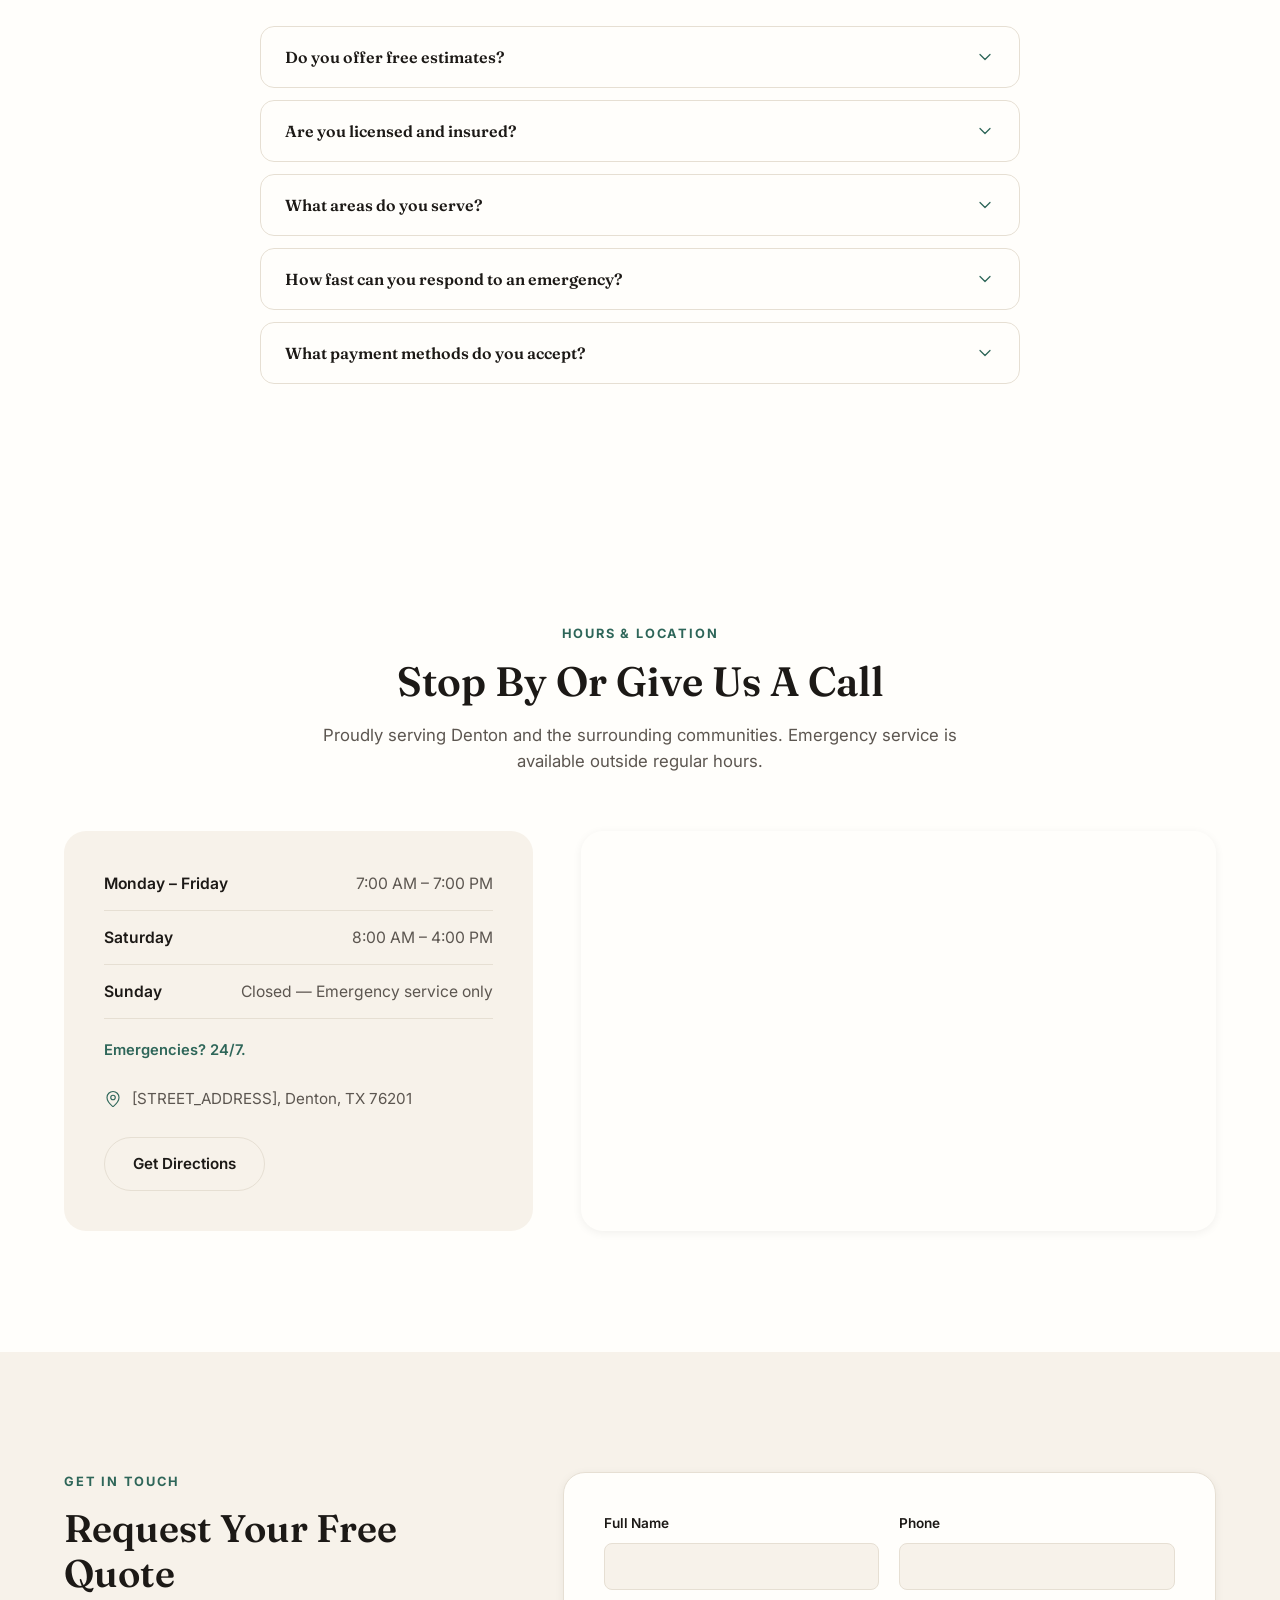
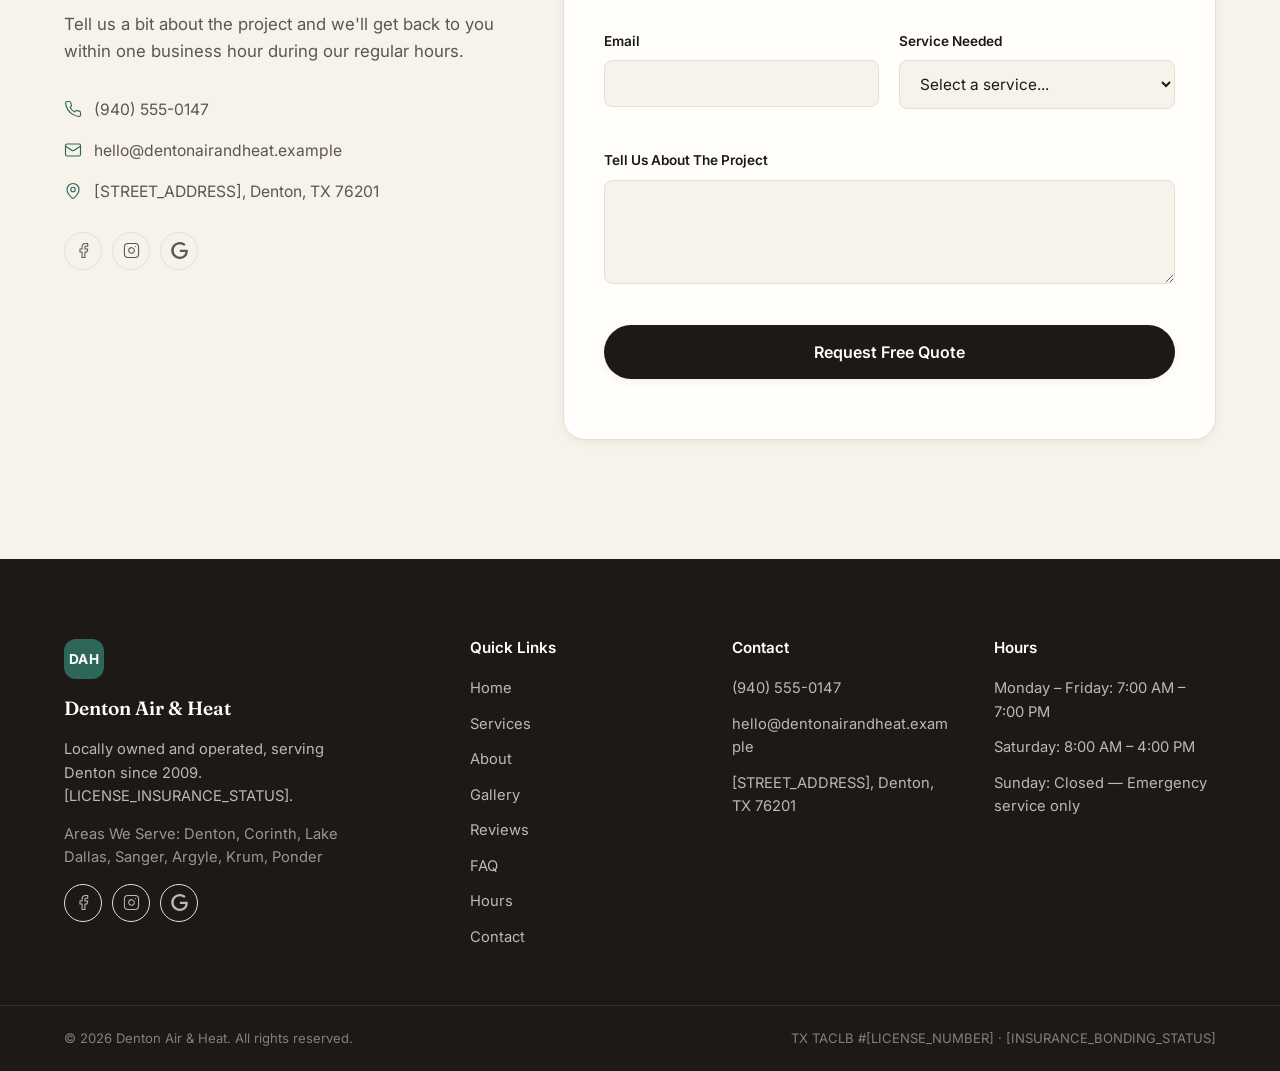
==== commit 41870c6f: "improve form: replyTo, dynamic subject, mobile input types, config success message" ====
--- a/index.html
+++ b/index.html
@@ -189,14 +189,14 @@
             </div>
             <div class="form-field">
               <label for="cf-phone">Phone</label>
-              <input type="tel" id="cf-phone" name="phone" required autocomplete="tel" aria-describedby="cf-phone-error">
+              <input type="tel" id="cf-phone" name="phone" required inputmode="tel" autocomplete="tel" aria-describedby="cf-phone-error">
               <span class="field-error" id="cf-phone-error" aria-live="polite"></span>
             </div>
           </div>
           <div class="form-row">
             <div class="form-field">
               <label for="cf-email">Email</label>
-              <input type="email" id="cf-email" name="email" required autocomplete="email" aria-describedby="cf-email-error">
+              <input type="email" id="cf-email" name="email" autocomplete="email" aria-describedby="cf-email-error">
               <span class="field-error" id="cf-email-error" aria-live="polite"></span>
             </div>
             <div class="form-field">
@@ -213,6 +213,7 @@
 
           <input type="hidden" name="access_key" id="cf-access-key">
           <input type="hidden" name="subject" id="cf-subject">
+          <input type="hidden" name="from_name" id="cf-from-name">
 
           <!-- Honeypot: hidden from sighted/keyboard/screen-reader users, but
                a naive spam bot that fills every field will fill this one too.
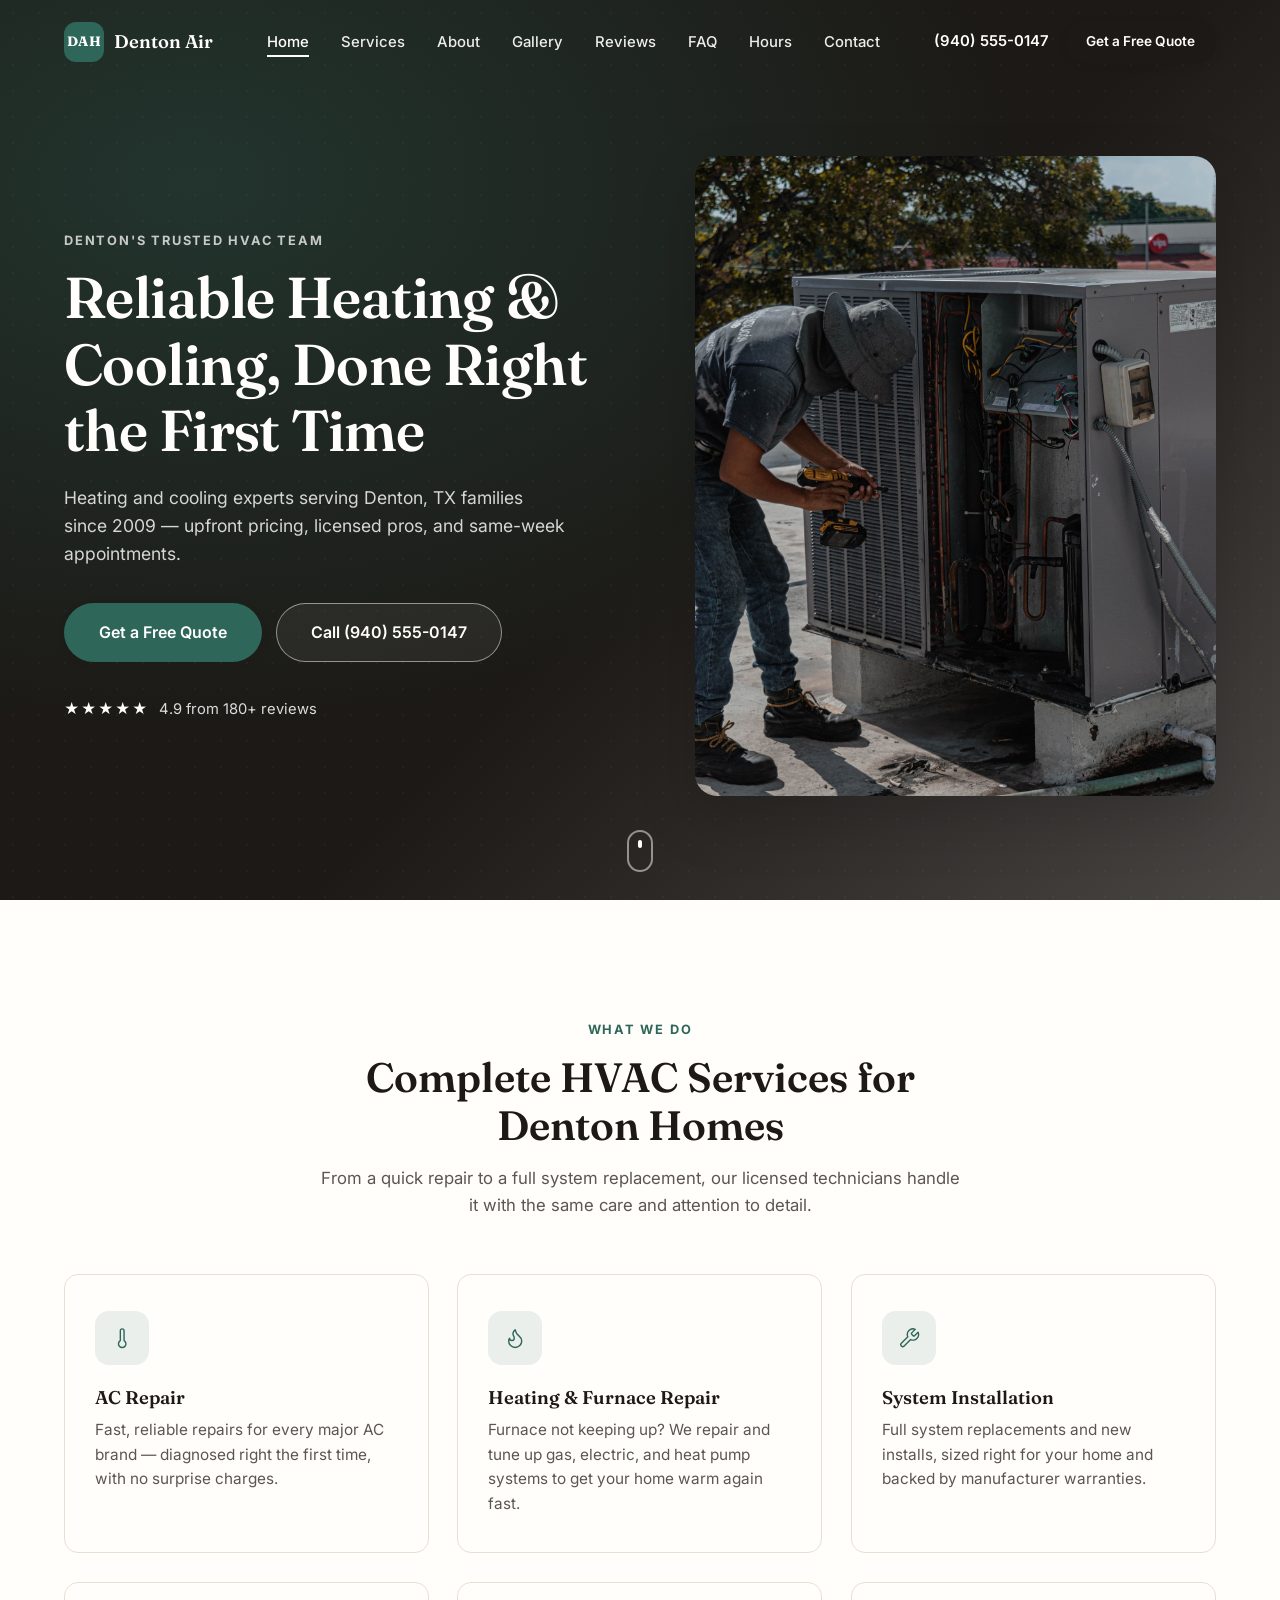
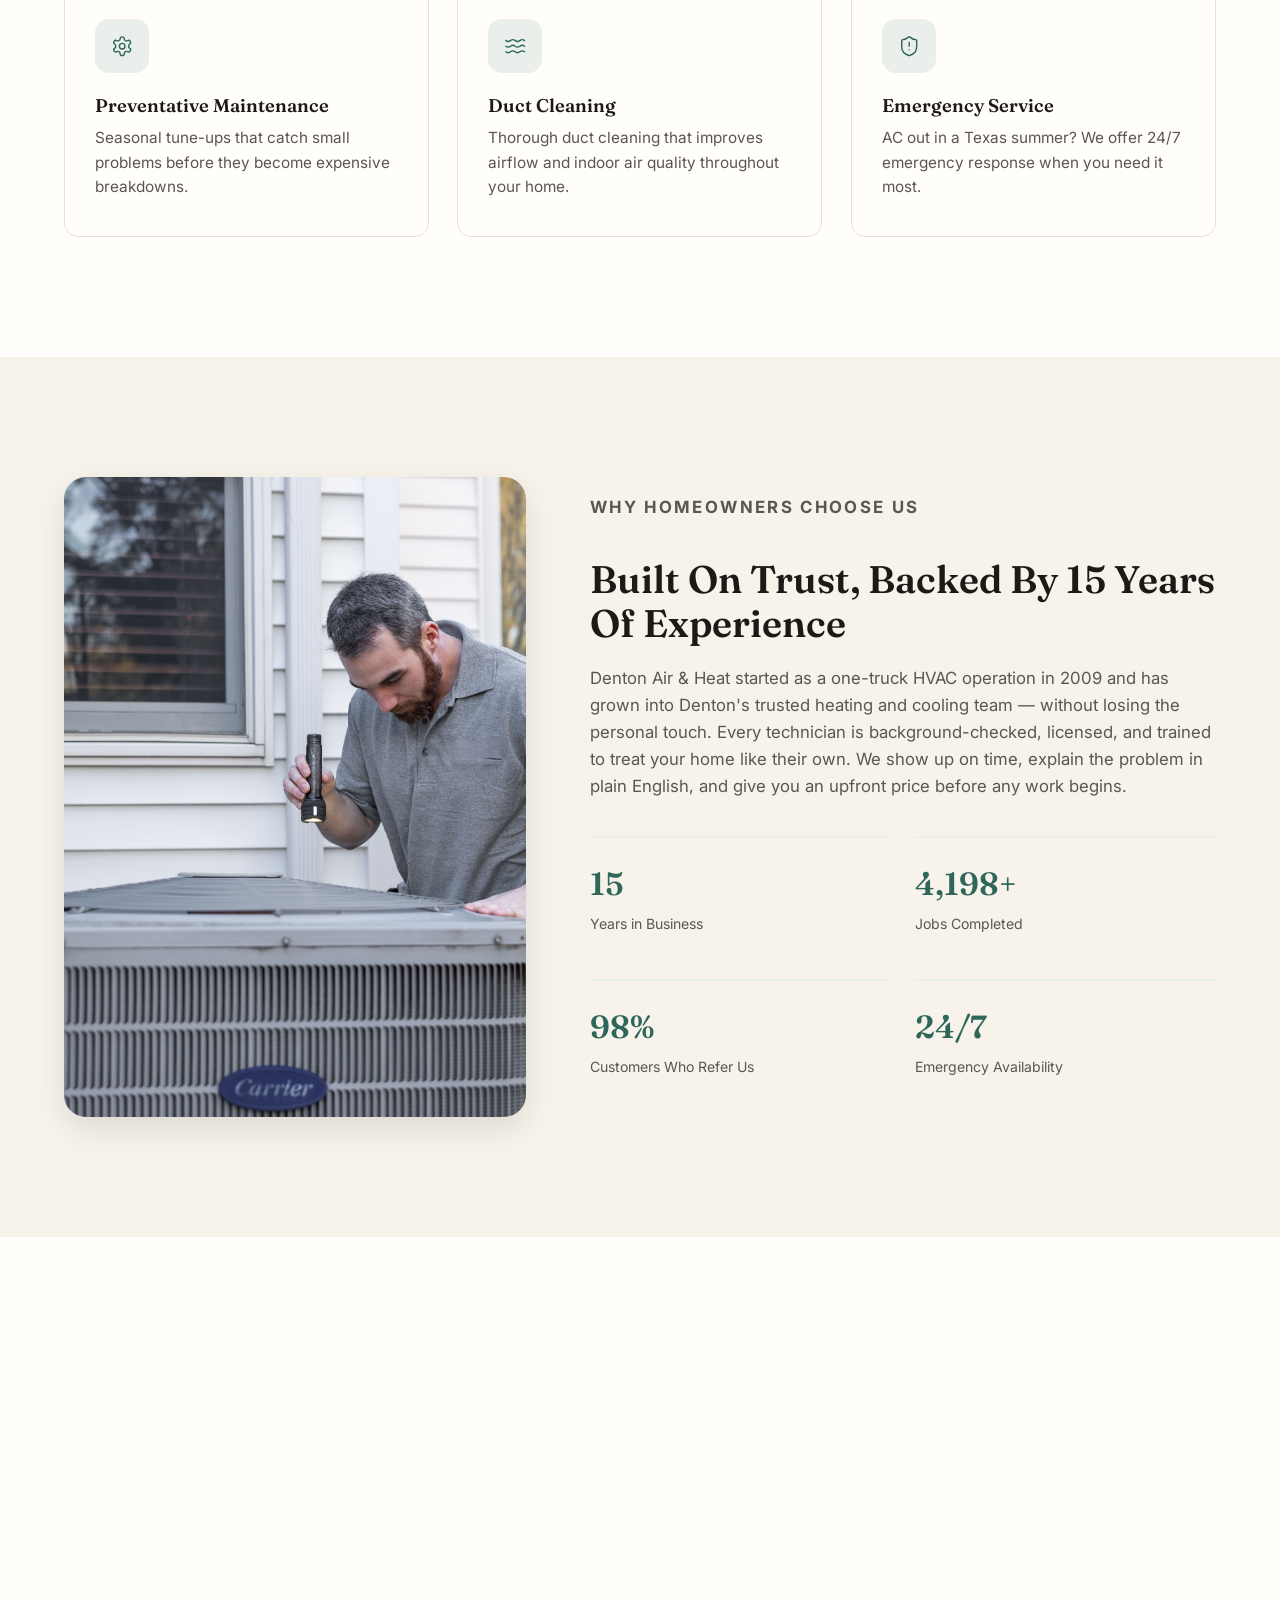
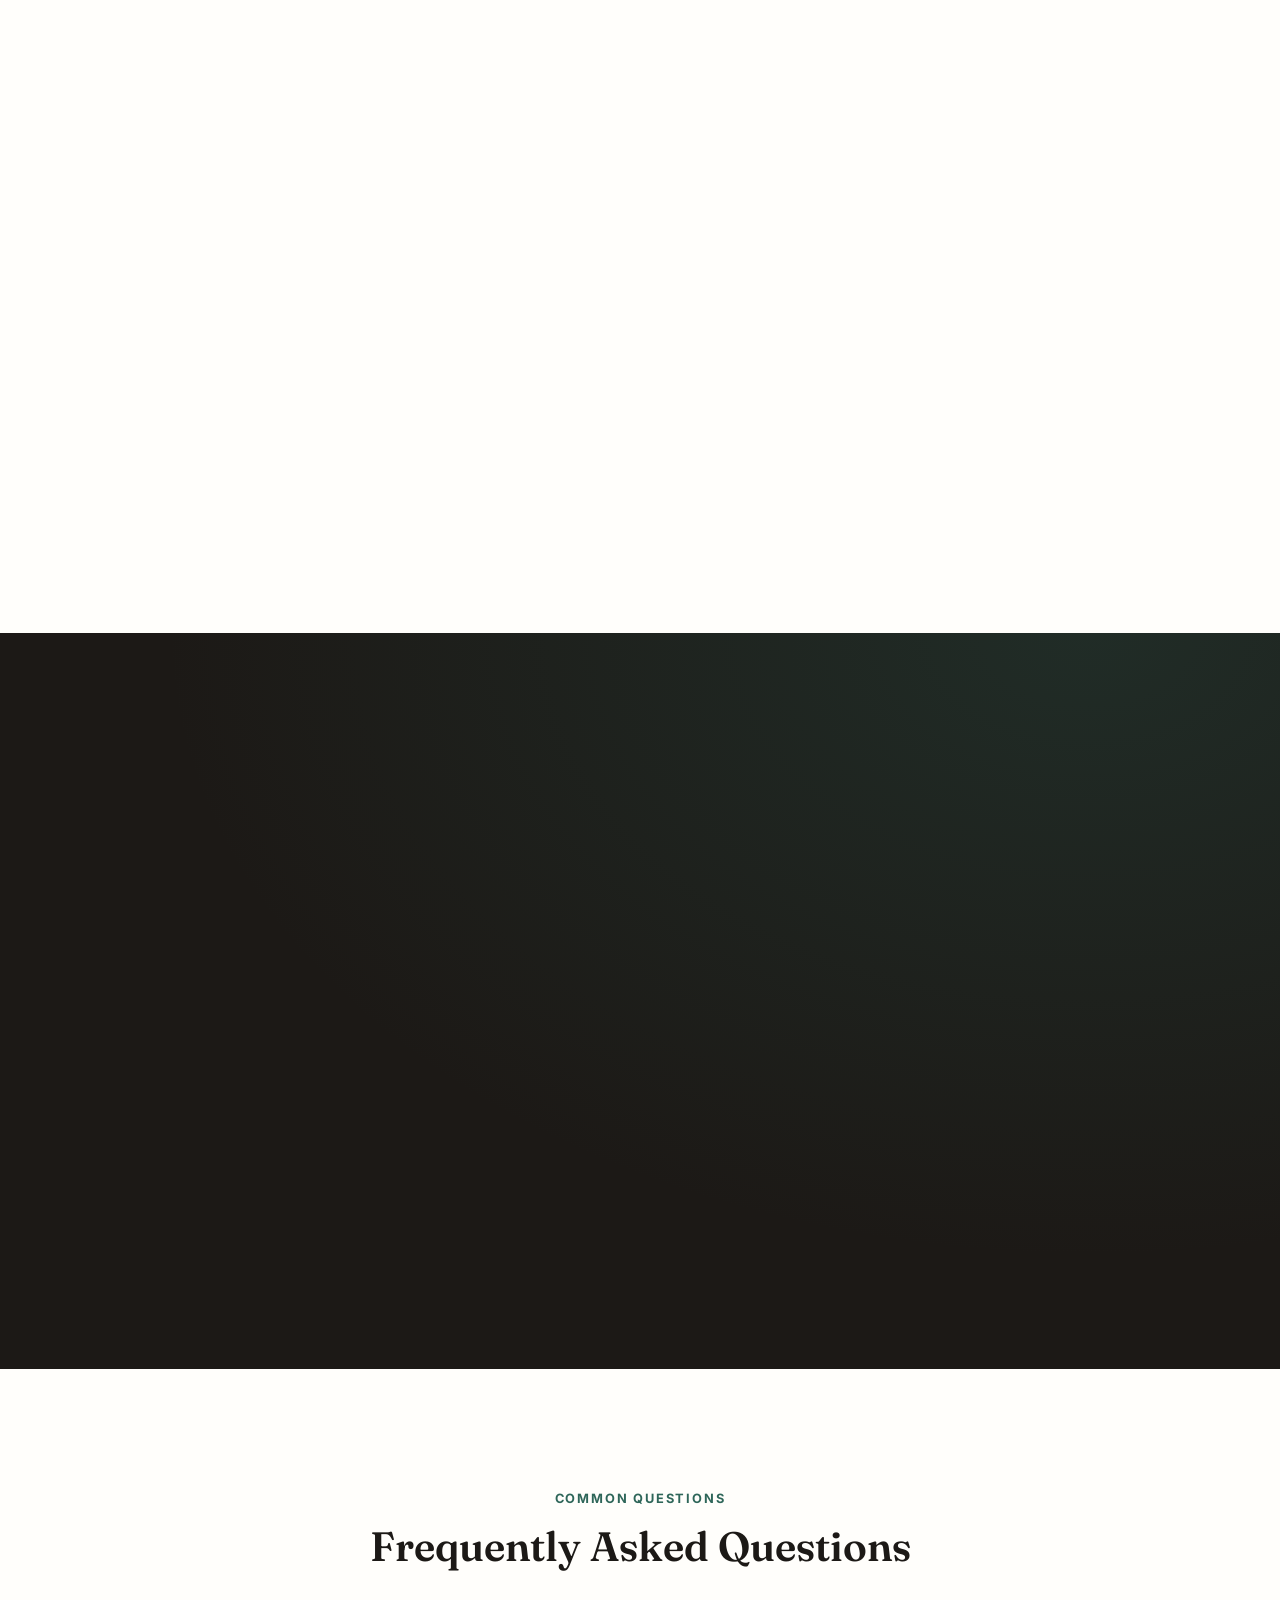
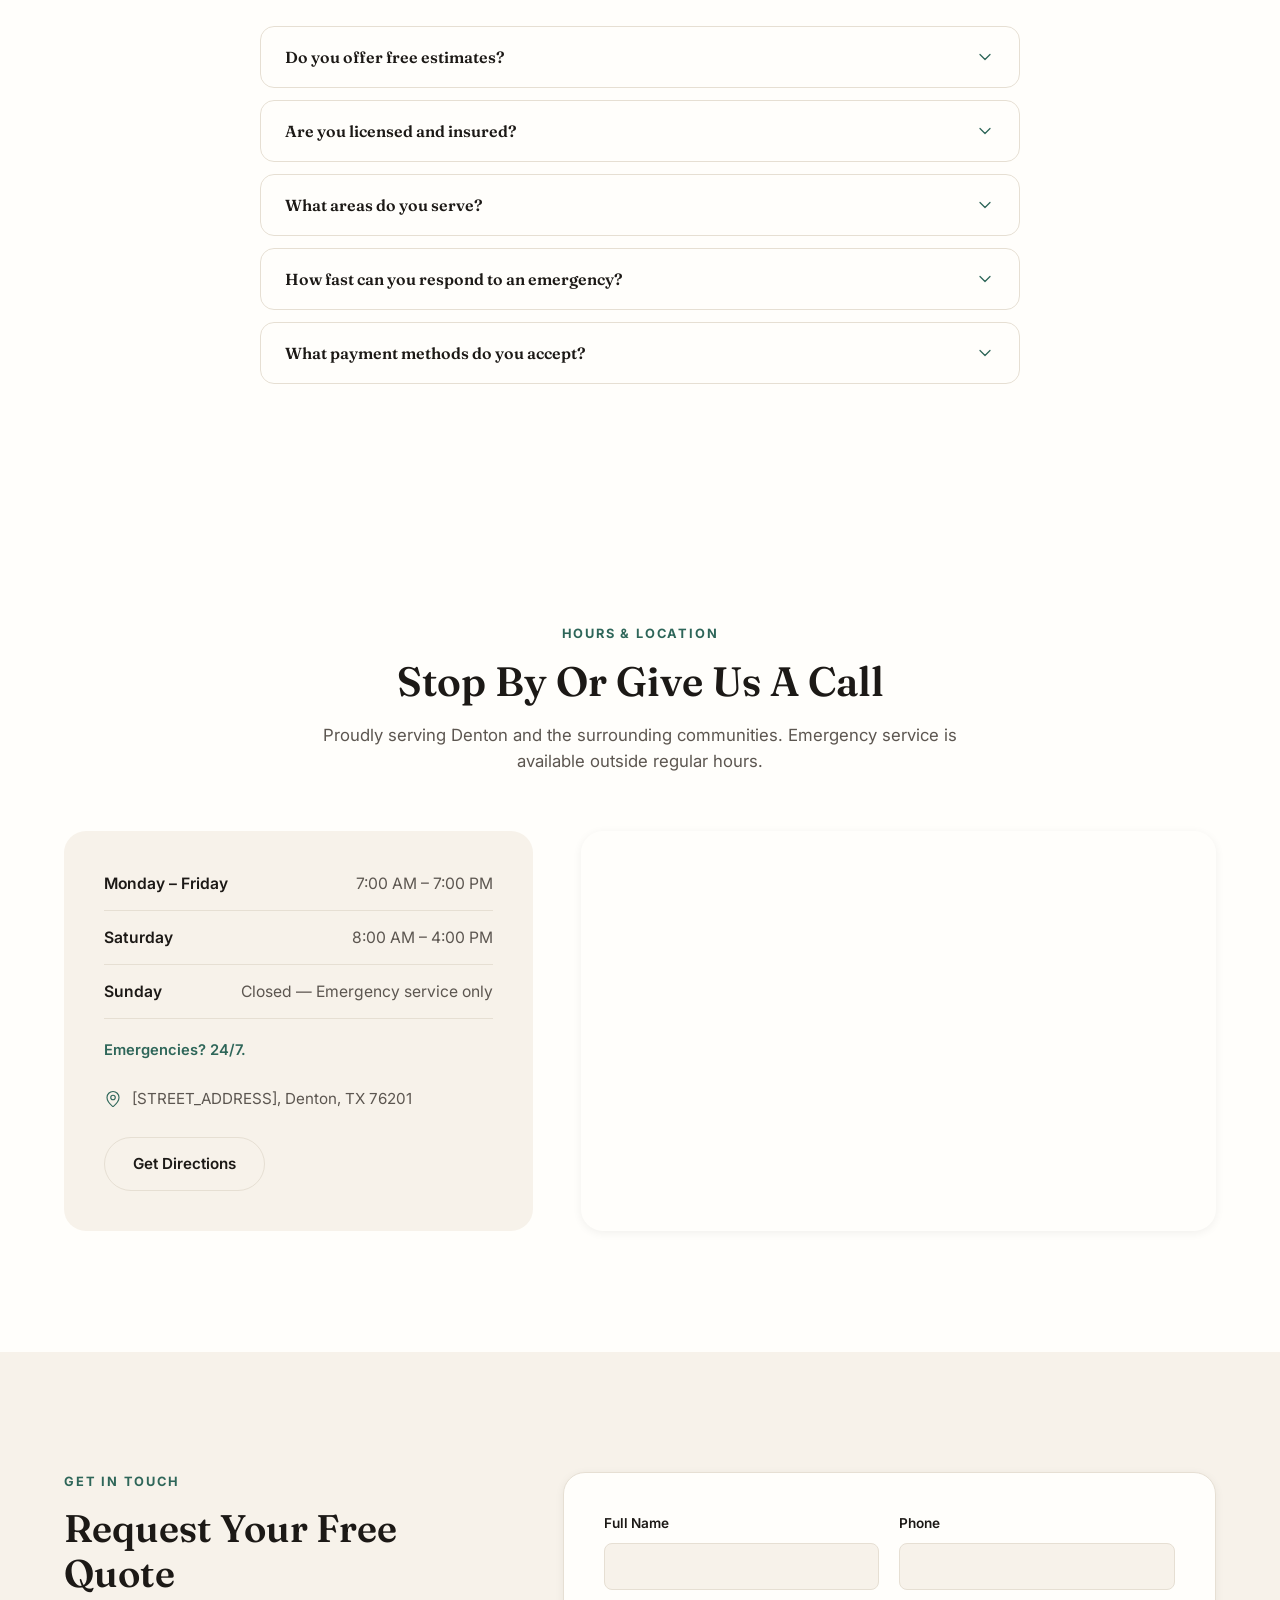
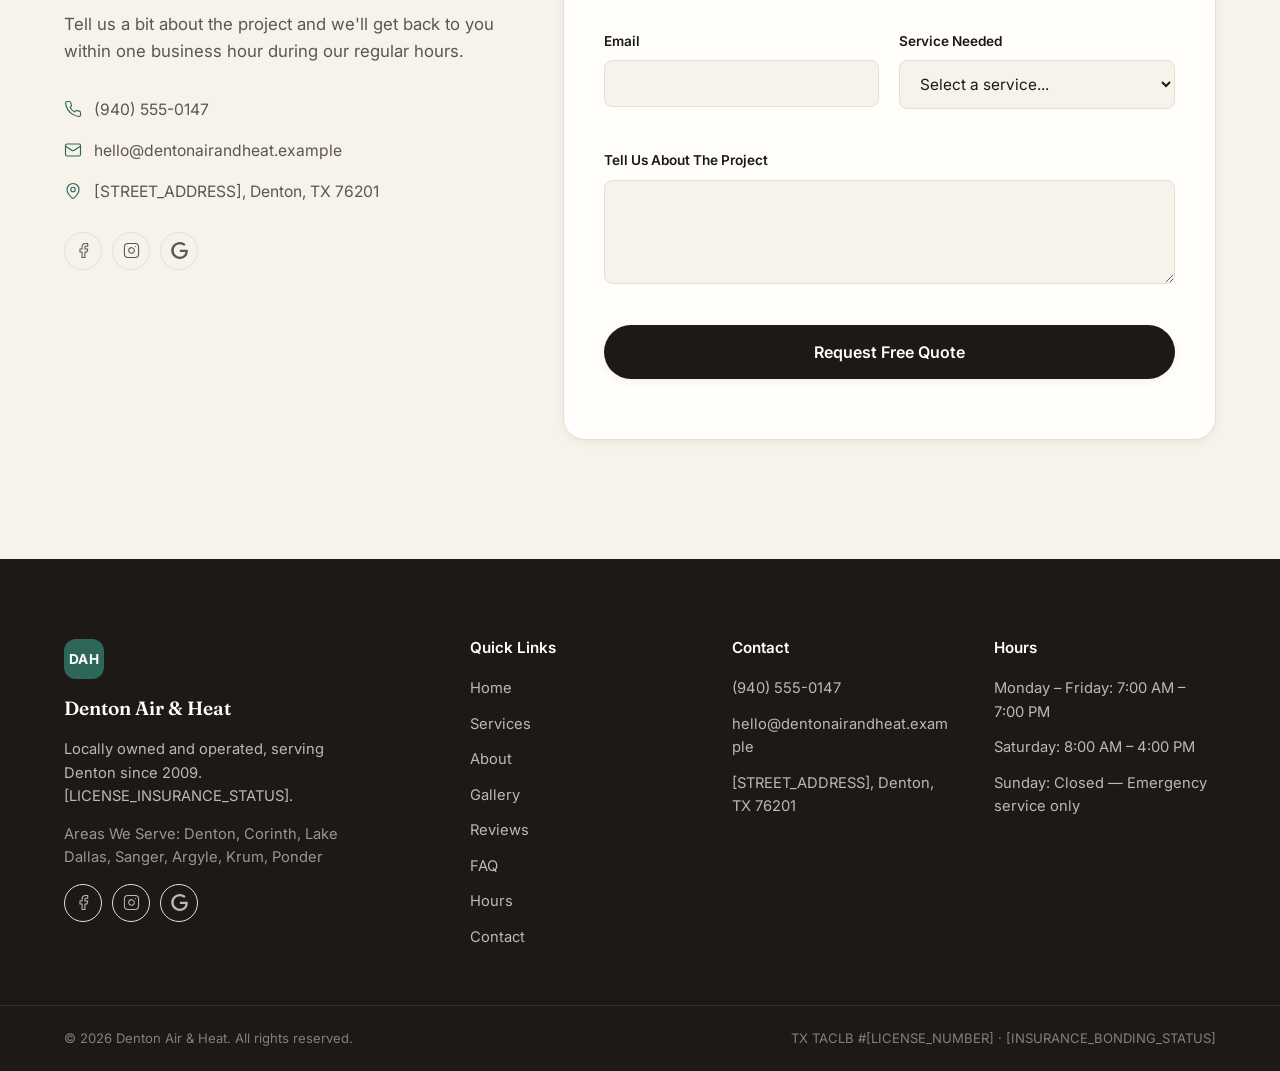
==== commit aeb4693a: "rename honeypot to botcheck so it stops appearing in emails" ====
--- a/index.html
+++ b/index.html
@@ -222,7 +222,7 @@
                the form endpoint. -->
           <div class="hp-field" aria-hidden="true">
             <label for="cf-hp">Leave this field blank</label>
-            <input type="text" id="cf-hp" name="_gotcha" tabindex="-1" autocomplete="off">
+            <input type="text" id="cf-hp" name="botcheck" tabindex="-1" autocomplete="off">
           </div>
 
           <button type="submit" class="btn btn-primary btn-lg form-submit">
